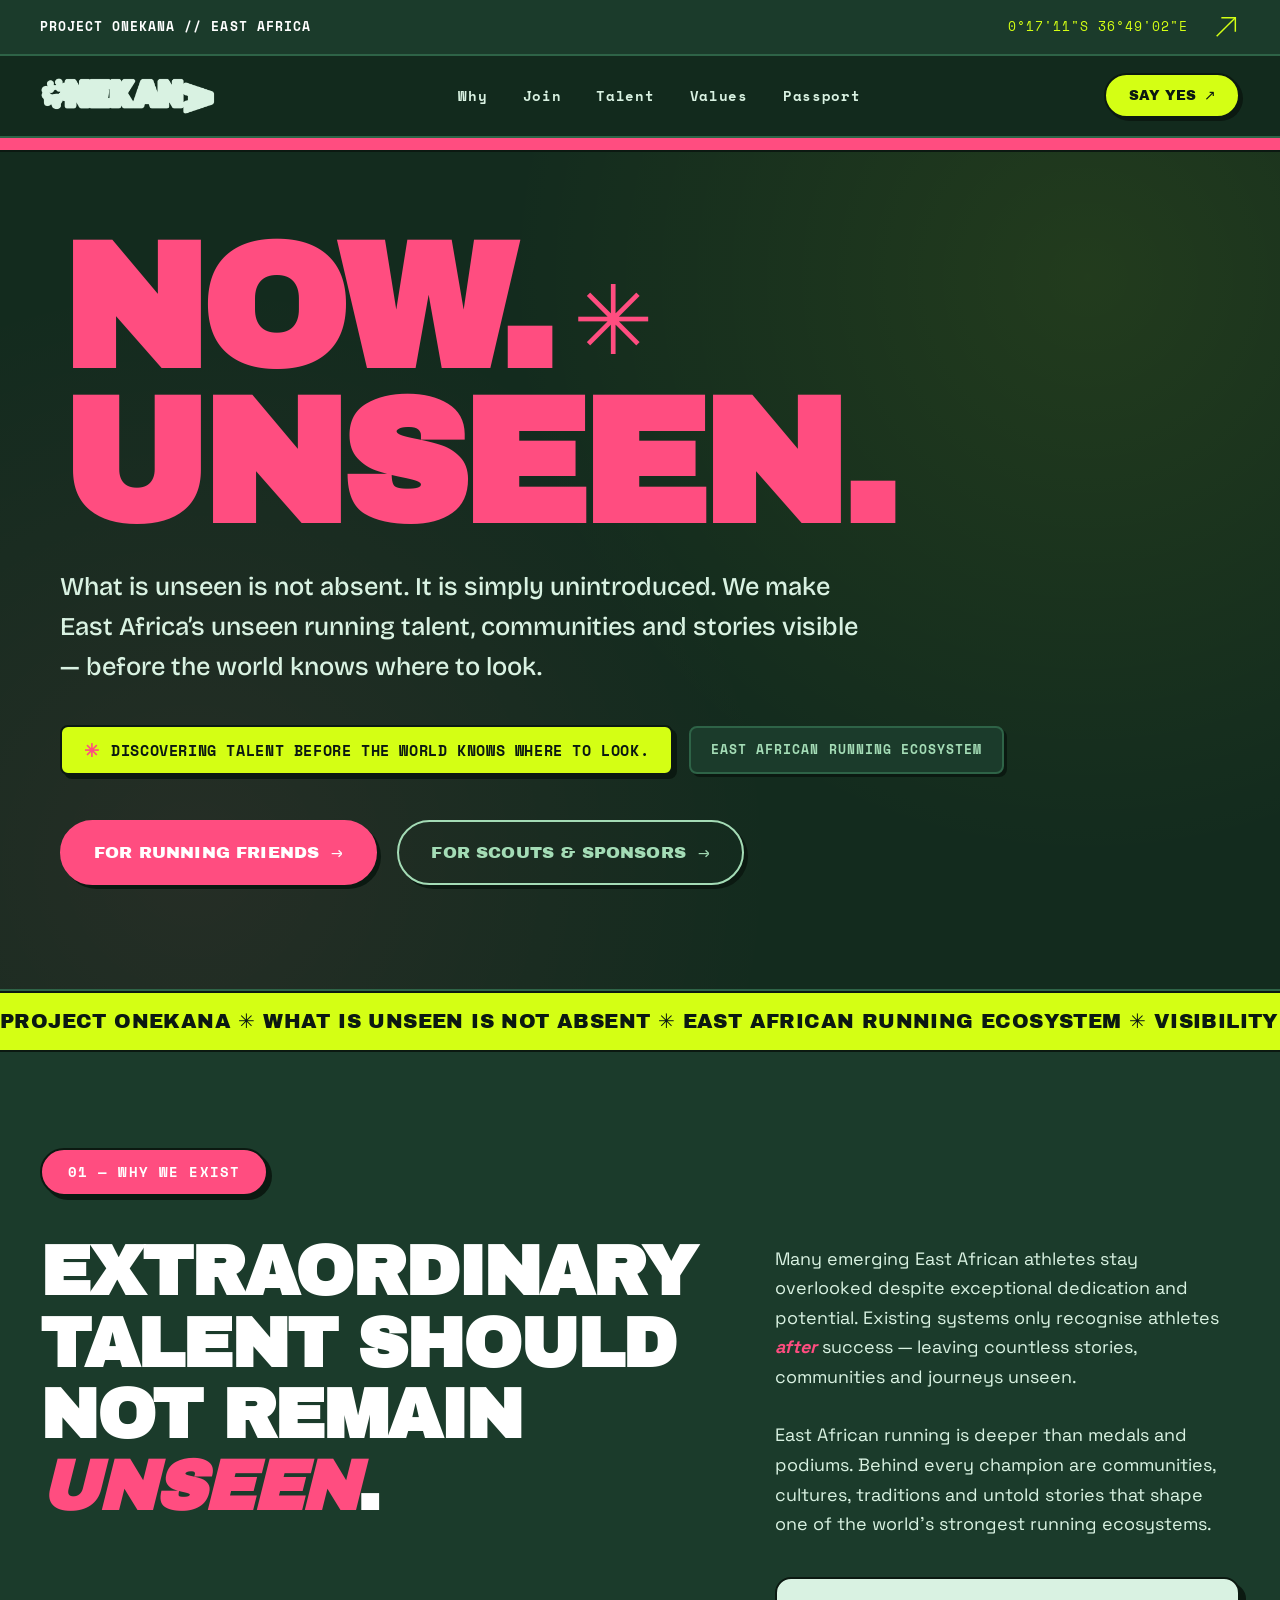
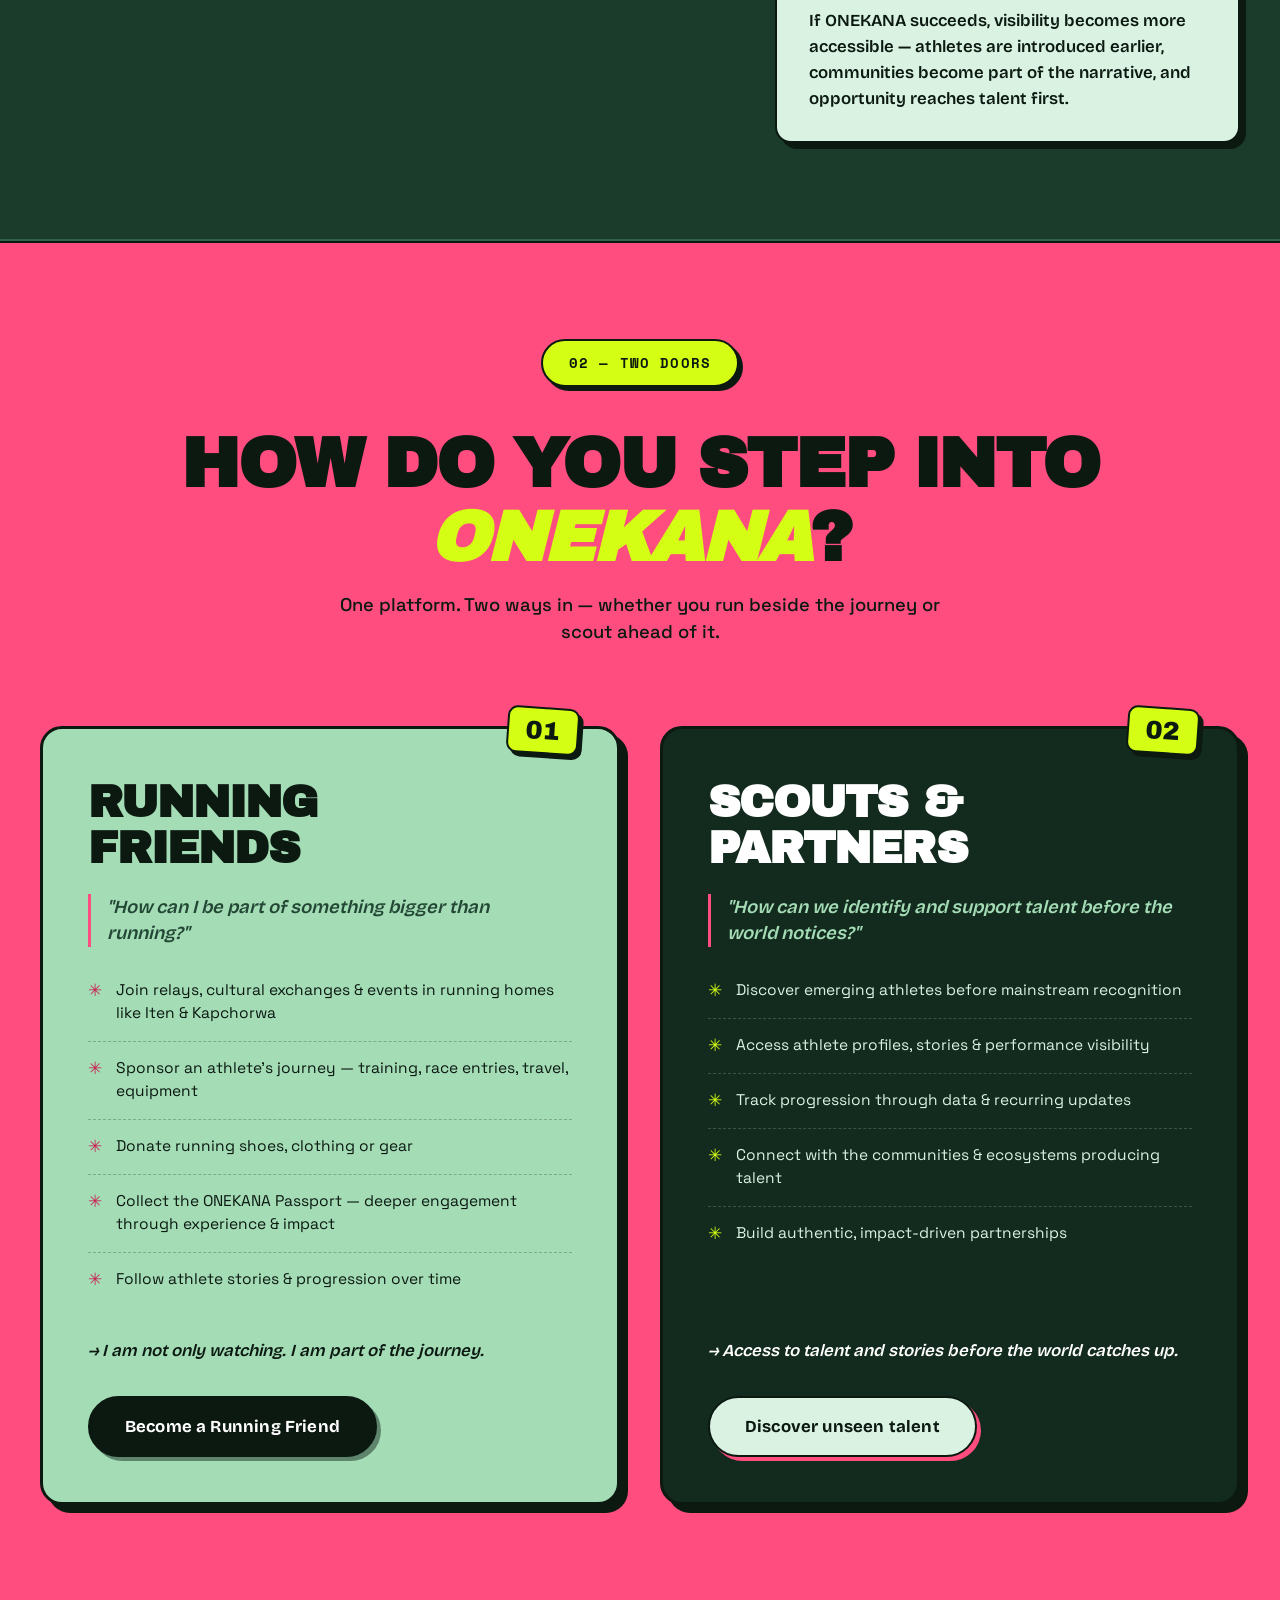
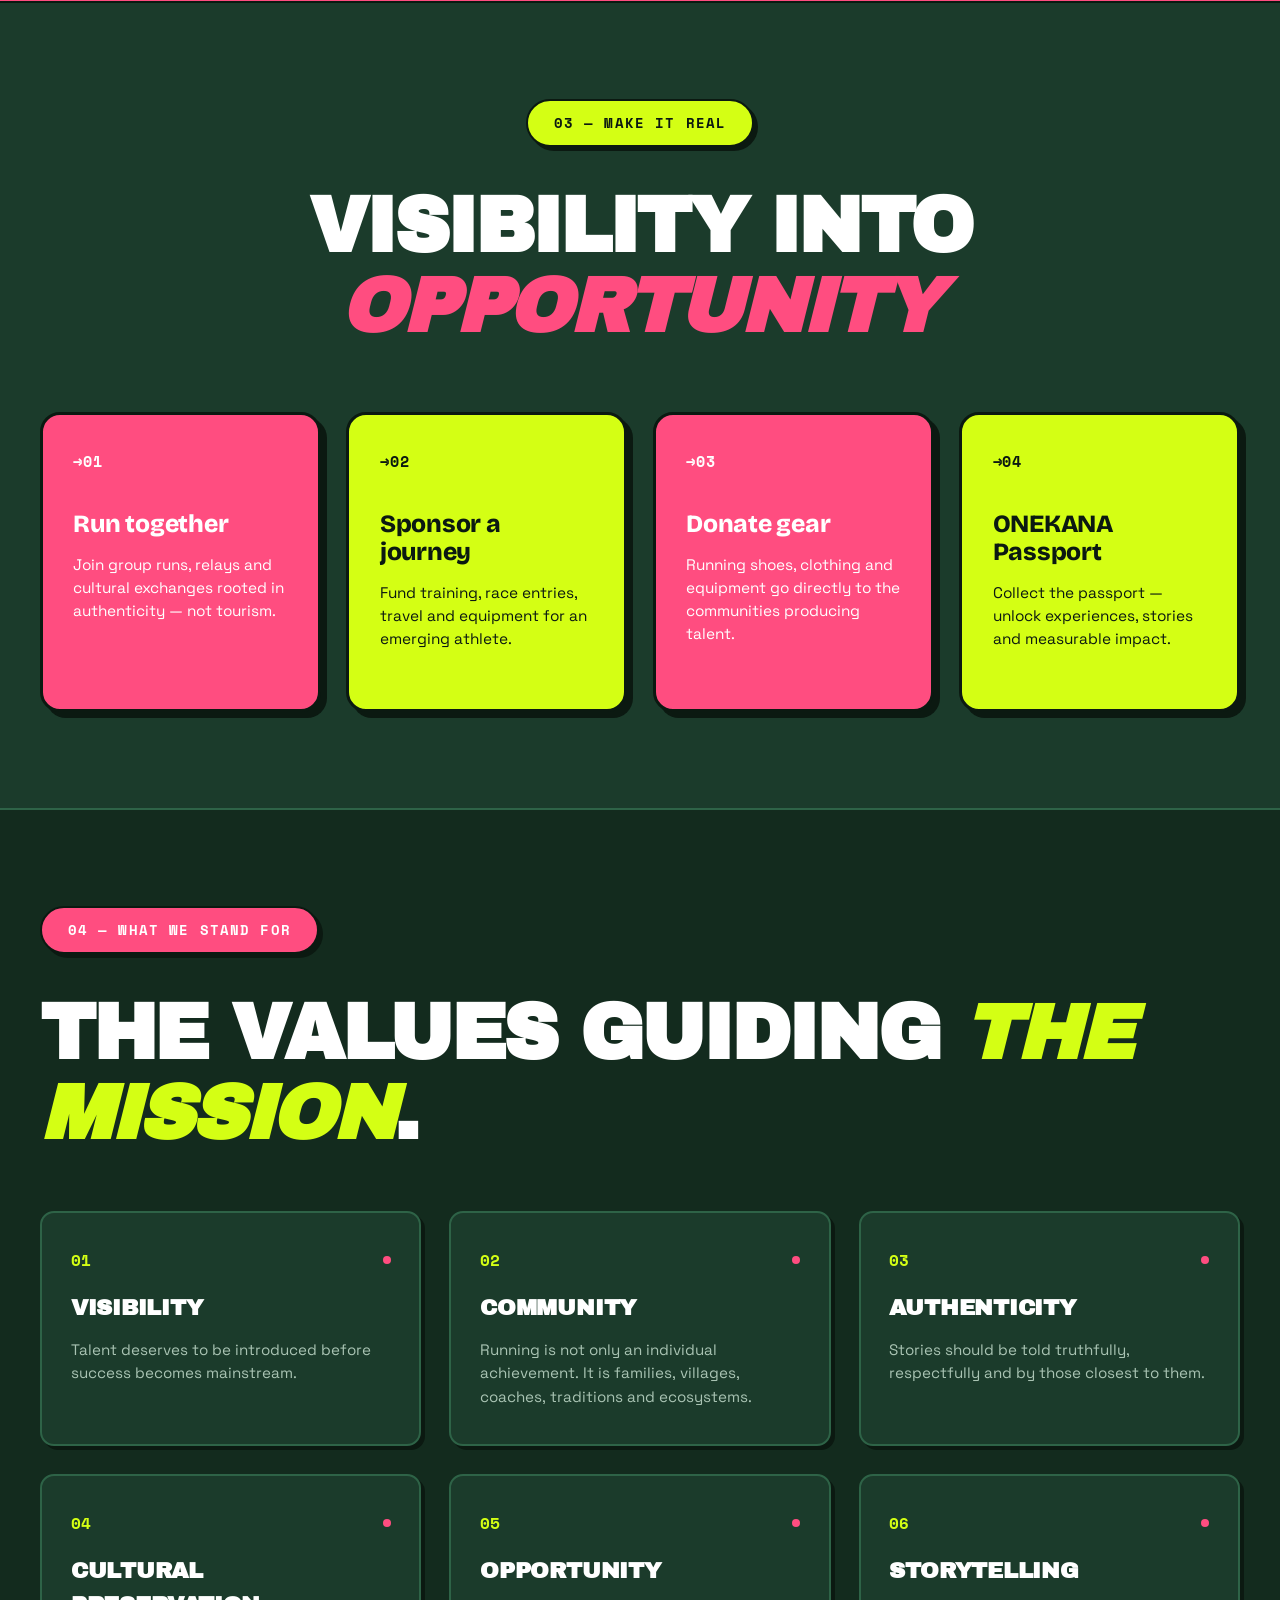
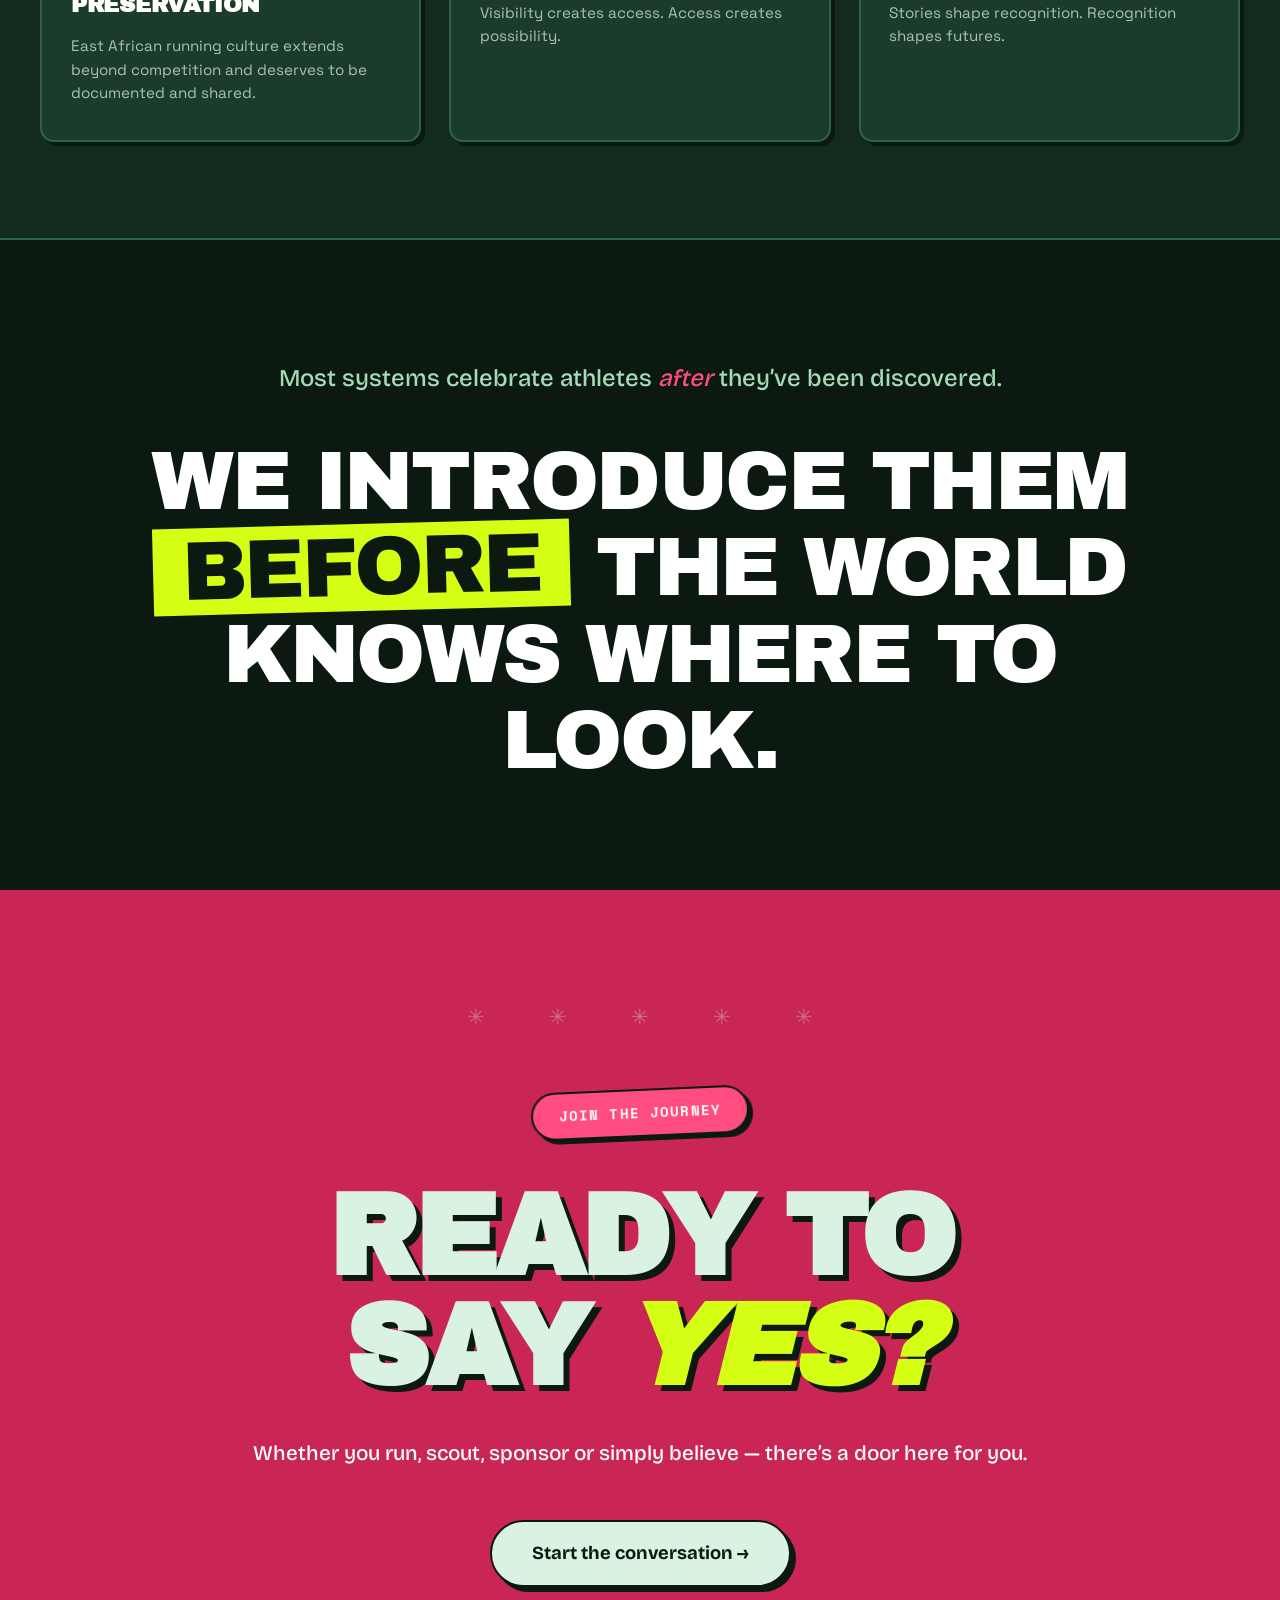
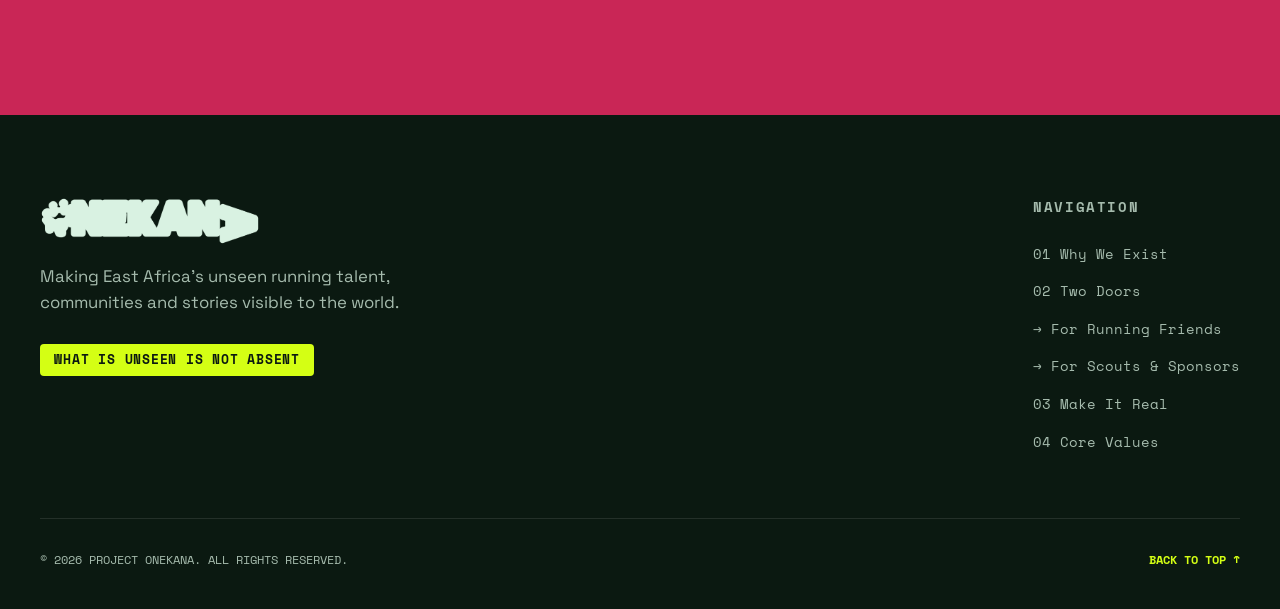
==== index.html @ 1060b90e "1.3" ====
<!DOCTYPE html>
<html lang="en">
<head>
    <meta charset="UTF-8">
    <meta name="viewport" content="width=device-width, initial-scale=1.0">
    <title>PROJECT ONEKANA — Unseen Running Talent in East Africa</title>
    <link rel="preconnect" href="https://fonts.googleapis.com">
    <link rel="preconnect" href="https://fonts.gstatic.com" crossorigin>
    <link href="https://fonts.googleapis.com/css2?family=Archivo+Black&family=Bricolage+Grotesque:opsz,wght@12..96,400..800&family=Space+Grotesk:wght@400;500;600;700&family=Space+Mono:ital,wght@0,400;0,700;1,400&display=swap" rel="stylesheet">
    <link rel="icon" type="image/png" href="images/onekana-logo.png">
    <link rel="stylesheet" href="css/styles.css">
</head>
<body class="poster-canvas">

    <!-- ============ TOP SPECIMEN STRIP ============ -->
    <div class="top-spec-bar">
        <div class="spec-left">
            <span class="spec-brand">PROJECT ONEKANA // EAST AFRICA</span>
        </div>
        <div class="spec-right">
            <span class="spec-coords">0°17'11"S 36°49'02"E</span>
            <a href="#paths" class="spec-arrow-link" aria-label="Explore paths">
                <svg class="spec-arrow" viewBox="0 0 48 48" fill="none" stroke="currentColor" stroke-width="2.5">
                    <line x1="8" y1="40" x2="40" y2="8"></line>
                    <polyline points="16,8 40,8 40,32"></polyline>
                </svg>
            </a>
        </div>
    </div>

    <!-- ============ NAV ============ -->
    <nav class="nav">
        <a href="#top" class="nav-logo" aria-label="ONEKANA Home">
            <span class="nav-logo-img logo-tint" role="img" aria-label="ONEKANA"></span>
        </a>
        <ul class="nav-links">
            <li><a href="#why">Why</a></li>
            <li><a href="#paths">Join</a></li>
            <li><a href="#actions">Talent</a></li>
            <li><a href="#values">Values</a></li>
            <li><a href="passport.html">Passport</a></li>
        </ul>
        <a href="#cta" class="nav-cta">SAY YES <span class="arrow-mini">↗</span></a>
    </nav>
    <div class="nav-strip" aria-hidden="true"></div>

    <!-- ============ HERO POSTER ============ -->
    <header class="hero" id="top">
        <div class="hero-container">

            <!-- Title Lockup (Now Breaks style) -->
            <div class="hero-title-wrap">
                <div class="hero-title-row">
                    <h1 class="hero-title-main">NOW.</h1>
                    <span class="hero-title-deco">✳</span>
                </div>
                <h1 class="hero-title-sub">UNSEEN.</h1>
            </div>

            <!-- Subtitle - clean and easy for the eye -->
            <p class="hero-clean-sub">
                What is unseen is not absent. It is simply unintroduced. We make East Africa’s unseen running talent, communities and stories visible — before the world knows where to look.
            </p>

            <!-- Yellow Discovery Block & Ecosystem Badge -->
            <div class="hero-discovery-bar">
                <div class="block-yellow-discovery">
                    <span class="discovery-star">✳</span>
                    <span class="discovery-text">DISCOVERING TALENT BEFORE THE WORLD KNOWS WHERE TO LOOK.</span>
                </div>
                <div class="badge-ecosystem">
                    EAST AFRICAN RUNNING ECOSYSTEM
                </div>
            </div>

            <!-- Simple, clean call to action buttons -->
            <div class="hero-clean-ctas">
                <a href="running-friends.html" class="btn btn-pink-hero">
                    <span>FOR RUNNING FRIENDS</span>
                    <span class="cta-arrow">→</span>
                </a>
                <a href="scouts-partners.html" class="btn btn-mint-hero">
                    <span>FOR SCOUTS &amp; SPONSORS</span>
                    <span class="cta-arrow">→</span>
                </a>
            </div>

        </div>
    </header>

    <!-- ============ MARQUEE STRIP ============ -->
    <div class="marquee" aria-hidden="true">
        <div class="marquee-track">
            <span>PROJECT ONEKANA ✳ WHAT IS UNSEEN IS NOT ABSENT ✳ EAST AFRICAN RUNNING ECOSYSTEM ✳ VISIBILITY CREATES ACCESS ✳ STORIES SHAPE FUTURES ✳ </span>
            <span>PROJECT ONEKANA ✳ WHAT IS UNSEEN IS NOT ABSENT ✳ EAST AFRICAN RUNNING ECOSYSTEM ✳ VISIBILITY CREATES ACCESS ✳ STORIES SHAPE FUTURES ✳ </span>
        </div>
    </div>

    <!-- ============ 01: WHY WE EXIST ============ -->
    <section class="why-section" id="why">
        <div class="section-container">
            <div class="sec-label-row">
                <span class="sec-pill pill-pink">01 — WHY WE EXIST</span>
            </div>

            <div class="why-layout">
                <div class="why-header-col">
                    <h2 class="why-huge-title">
                        EXTRAORDINARY TALENT SHOULD NOT REMAIN <em class="text-pink-italic">UNSEEN</em>.
                    </h2>
                </div>

                <div class="why-content-col">
                    <p class="why-para">
                        Many emerging East African athletes stay overlooked despite exceptional dedication and potential. Existing systems only recognise athletes <strong>after</strong> success — leaving countless stories, communities and journeys unseen.
                    </p>
                    <p class="why-para">
                        East African running is deeper than medals and podiums. Behind every champion are communities, cultures, traditions and untold stories that shape one of the world’s strongest running ecosystems.
                    </p>

                    <div class="why-callout">
                        <p>
                            If ONEKANA succeeds, visibility becomes more accessible — athletes are introduced earlier, communities become part of the narrative, and opportunity reaches talent first.
                        </p>
                    </div>
                </div>
            </div>
        </div>
    </section>

    <!-- ============ 02: TWO-WAY ECOSYSTEM (TWO DOORS) ============ -->
    <section class="paths-section" id="paths">
        <div class="section-container">
            <div class="sec-label-row center">
                <span class="sec-pill pill-lime">02 — TWO DOORS</span>
            </div>

            <h2 class="paths-heading">
                HOW DO YOU STEP INTO <em class="text-lime-italic">ONEKANA</em>?
            </h2>
            <p class="paths-subheading">One platform. Two ways in — whether you run beside the journey or scout ahead of it.</p>

            <div class="doors-grid">

                <!-- Door 1: Running Friends -->
                <article class="door-card door-left" id="running-friends">
                    <span class="door-badge badge-lime-solid">01</span>
                    <h3 class="door-title">RUNNING<br>FRIENDS</h3>
                    <p class="door-question">"How can I be part of something bigger than running?"</p>

                    <ul class="door-checklist">
                        <li class="check-item">
                            <span class="check-icon">✳</span>
                            <span>Join relays, cultural exchanges &amp; events in running homes like Iten &amp; Kapchorwa</span>
                        </li>
                        <li class="check-item">
                            <span class="check-icon">✳</span>
                            <span>Sponsor an athlete’s journey — training, race entries, travel, equipment</span>
                        </li>
                        <li class="check-item">
                            <span class="check-icon">✳</span>
                            <span>Donate running shoes, clothing or gear</span>
                        </li>
                        <li class="check-item">
                            <span class="check-icon">✳</span>
                            <span>Collect the ONEKANA Passport — deeper engagement through experience &amp; impact</span>
                        </li>
                        <li class="check-item">
                            <span class="check-icon">✳</span>
                            <span>Follow athlete stories &amp; progression over time</span>
                        </li>
                    </ul>

                    <p class="door-feeling">→ I am not only watching. I am part of the journey.</p>

                    <a href="running-friends.html" class="door-action-btn btn-pill-dark">Become a Running Friend</a>
                </article>

                <!-- Door 2: Scouts, Management, Sponsors -->
                <article class="door-card door-right" id="scouts-partners">
                    <span class="door-badge badge-lime-solid">02</span>
                    <h3 class="door-title">SCOUTS &amp;<br>PARTNERS</h3>
                    <p class="door-question">"How can we identify and support talent before the world notices?"</p>

                    <ul class="door-checklist">
                        <li class="check-item">
                            <span class="check-icon">✳</span>
                            <span>Discover emerging athletes before mainstream recognition</span>
                        </li>
                        <li class="check-item">
                            <span class="check-icon">✳</span>
                            <span>Access athlete profiles, stories &amp; performance visibility</span>
                        </li>
                        <li class="check-item">
                            <span class="check-icon">✳</span>
                            <span>Track progression through data &amp; recurring updates</span>
                        </li>
                        <li class="check-item">
                            <span class="check-icon">✳</span>
                            <span>Connect with the communities &amp; ecosystems producing talent</span>
                        </li>
                        <li class="check-item">
                            <span class="check-icon">✳</span>
                            <span>Build authentic, impact-driven partnerships</span>
                        </li>
                    </ul>

                    <p class="door-feeling">→ Access to talent and stories before the world catches up.</p>

                    <a href="scouts-partners.html" class="door-action-btn btn-pill-dark">Discover unseen talent</a>
                </article>

            </div>
        </div>
    </section>

    <!-- ============ 03: MAKE IT REAL (ACTIONS) ============ -->
    <section class="actions-section" id="actions">
        <div class="section-container">
            <div class="sec-label-row center">
                <span class="sec-pill pill-lime">03 — MAKE IT REAL</span>
            </div>

            <h2 class="actions-heading">
                VISIBILITY INTO <em class="text-pink-italic">OPPORTUNITY</em>
            </h2>

            <div class="actions-poster-grid">

                <div class="action-tile tile-pink">
                    <span class="action-idx">→01</span>
                    <h3 class="action-tile-title">Run together</h3>
                    <p class="action-tile-text">Join group runs, relays and cultural exchanges rooted in authenticity — not tourism.</p>
                </div>

                <div class="action-tile tile-lime">
                    <span class="action-idx">→02</span>
                    <h3 class="action-tile-title">Sponsor a journey</h3>
                    <p class="action-tile-text">Fund training, race entries, travel and equipment for an emerging athlete.</p>
                </div>

                <div class="action-tile tile-pink">
                    <span class="action-idx">→03</span>
                    <h3 class="action-tile-title">Donate gear</h3>
                    <p class="action-tile-text">Running shoes, clothing and equipment go directly to the communities producing talent.</p>
                </div>

                <a href="passport.html" class="action-tile tile-lime">
                    <span class="action-idx">→04</span>
                    <h3 class="action-tile-title">ONEKANA Passport</h3>
                    <p class="action-tile-text">Collect the passport — unlock experiences, stories and measurable impact.</p>
                </a>

            </div>
        </div>
    </section>

    <!-- ============ 04: VALUES ============ -->
    <section class="values-section" id="values">
        <div class="section-container">
            <div class="sec-label-row">
                <span class="sec-pill pill-pink">04 — WHAT WE STAND FOR</span>
            </div>

            <h2 class="values-heading">
                THE VALUES GUIDING <em class="text-lime-italic">THE MISSION</em>.
            </h2>

            <div class="values-grid">

                <div class="val-card">
                    <div class="val-header">
                        <span class="val-num">01</span>
                        <span class="val-dot"></span>
                    </div>
                    <h3 class="val-title">VISIBILITY</h3>
                    <p class="val-text">Talent deserves to be introduced before success becomes mainstream.</p>
                </div>

                <div class="val-card">
                    <div class="val-header">
                        <span class="val-num">02</span>
                        <span class="val-dot"></span>
                    </div>
                    <h3 class="val-title">COMMUNITY</h3>
                    <p class="val-text">Running is not only an individual achievement. It is families, villages, coaches, traditions and ecosystems.</p>
                </div>

                <div class="val-card">
                    <div class="val-header">
                        <span class="val-num">03</span>
                        <span class="val-dot"></span>
                    </div>
                    <h3 class="val-title">AUTHENTICITY</h3>
                    <p class="val-text">Stories should be told truthfully, respectfully and by those closest to them.</p>
                </div>

                <div class="val-card">
                    <div class="val-header">
                        <span class="val-num">04</span>
                        <span class="val-dot"></span>
                    </div>
                    <h3 class="val-title">CULTURAL PRESERVATION</h3>
                    <p class="val-text">East African running culture extends beyond competition and deserves to be documented and shared.</p>
                </div>

                <div class="val-card">
                    <div class="val-header">
                        <span class="val-num">05</span>
                        <span class="val-dot"></span>
                    </div>
                    <h3 class="val-title">OPPORTUNITY</h3>
                    <p class="val-text">Visibility creates access. Access creates possibility.</p>
                </div>

                <div class="val-card">
                    <div class="val-header">
                        <span class="val-num">06</span>
                        <span class="val-dot"></span>
                    </div>
                    <h3 class="val-title">STORYTELLING</h3>
                    <p class="val-text">Stories shape recognition. Recognition shapes futures.</p>
                </div>

            </div>
        </div>
    </section>

    <!-- ============ MANIFESTO STATEMENT ============ -->
    <section class="manifesto-section">
        <div class="manifesto-wrap">
            <p class="manifesto-lead">Most systems celebrate athletes <em>after</em> they’ve been discovered.</p>
            <blockquote class="manifesto-quote">
                WE INTRODUCE THEM <span class="manifesto-highlight">BEFORE</span> THE WORLD KNOWS WHERE TO LOOK.
            </blockquote>
        </div>
    </section>

    <!-- ============ CTA BAND ============ -->
    <section class="cta-section" id="cta">
        <div class="cta-band">
            <div class="cta-stars" aria-hidden="true">
                <span>✳</span><span>✳</span><span>✳</span><span>✳</span><span>✳</span>
            </div>

            <span class="sec-pill pill-pink cta-pill">JOIN THE JOURNEY</span>

            <h2 class="cta-band-title">
                READY TO<br>
                SAY <em>YES?</em>
            </h2>

            <p class="cta-band-sub">
                Whether you run, scout, sponsor or simply believe — there’s a door here for you.
            </p>

            <a href="mailto:contact@onekana.run?subject=Project%20ONEKANA%20Inquiry" class="cta-band-btn">
                Start the conversation →
            </a>
        </div>
    </section>

    <!-- ============ FOOTER ============ -->
    <footer class="footer">
        <div class="footer-container">
            <div class="footer-main-row">
                <div class="footer-brand-col">
                    <div class="footer-big-logo">
                        <span class="footer-logo-img logo-tint" role="img" aria-label="ONEKANA"></span>
                    </div>
                    <p class="footer-tagline">Making East Africa's unseen running talent, communities and stories visible to the world.</p>
                    <span class="footer-badge badge-lime">WHAT IS UNSEEN IS NOT ABSENT</span>
                </div>

                <div class="footer-nav-col">
                    <span class="footer-col-title">NAVIGATION</span>
                    <ul>
                        <li><a href="#why">01 Why We Exist</a></li>
                        <li><a href="#paths">02 Two Doors</a></li>
                        <li><a href="running-friends.html">→ For Running Friends</a></li>
                        <li><a href="scouts-partners.html">→ For Scouts &amp; Sponsors</a></li>
                        <li><a href="#actions">03 Make It Real</a></li>
                        <li><a href="#values">04 Core Values</a></li>
                    </ul>
                </div>
            </div>

            <div class="footer-bottom-bar">
                <span class="copy-text">© 2026 PROJECT ONEKANA. ALL RIGHTS RESERVED.</span>
                <a href="#top" class="back-to-top">BACK TO TOP ↑</a>
            </div>
        </div>
    </footer>

    <script src="js/main.js"></script>
</body>
</html>
---- css/styles.css ----
/* ===================================================================
   PROJECT ONEKANA — 'NOW. BREAKS' DESIGN SYSTEM
   Color Palette: Deep Forest Pine, Hot Punch Pink, Mint, Acid Lime
   Layout: bold poster sections (see reference screenshots)
   =================================================================== */

:root {
    /* Palette from the NOW. BREAKS specimen */
    --pine-deep: #132B1E;       /* Canvas dark forest green */
    --pine-surface: #1B3B2B;    /* Surface container dark green */
    --pine-card: #224734;       /* Card mid green */
    --pine-border: #2E6347;     /* Structured grid line border */
    --pine-darkest: #0B1911;    /* Deep contrast base */

    --pink-hot: #FF4D80;        /* Signature 'NOW. BREAKS' punch pink */
    --pink-soft: #FFA3BE;       /* Soft pink tint */
    --pink-dark: #C92656;       /* Deep pink for active states */

    --mint-bright: #A4DCB6;     /* Pastel pistachio / mint */
    --mint-pale: #D9F2E2;       /* Ultra-soft mint highlight */
    --mint-border: #7ABF92;     /* Mint border outline */

    --lime-acid: #D4FF14;       /* Electric neon acid lime */
    --lime-dark: #98BD00;       /* Lime shadow */

    --white: #FFFFFF;
    --text-muted: rgba(217, 242, 226, 0.75);

    /* Fonts */
    --font-display: 'Archivo Black', -apple-system, BlinkMacSystemFont, sans-serif;
    --font-heading: 'Bricolage Grotesque', sans-serif;
    --font-body: 'Space Grotesk', sans-serif;
    --font-mono: 'Space Mono', monospace;

    /* Borders & Shadows */
    --border-dark: 2px solid var(--pine-border);
    --border-mint: 2px solid var(--mint-bright);
    --border-pink: 2px solid var(--pink-hot);
    --border-lime: 2px solid var(--lime-acid);
    --shadow-solid: 6px 6px 0px var(--pine-darkest);
    --shadow-pink: 6px 6px 0px var(--pink-hot);
    --shadow-lime: 5px 5px 0px var(--lime-acid);
}

/* Base reset */
* {
    margin: 0;
    padding: 0;
    box-sizing: border-box;
}

html {
    scroll-behavior: smooth;
    background-color: var(--pine-deep);
}

body.poster-canvas {
    font-family: var(--font-body);
    background-color: var(--pine-deep);
    color: var(--mint-pale);
    line-height: 1.5;
    overflow-x: hidden;
    -webkit-font-smoothing: antialiased;
}

::selection {
    background-color: var(--pink-hot);
    color: var(--white);
}

/* ===================================================================
   TOP SPEC BAR (NOW. BREAKS META HEADER)
   =================================================================== */

.top-spec-bar {
    display: flex;
    justify-content: space-between;
    align-items: center;
    padding: 0.8rem 2.5rem;
    background-color: var(--pine-surface);
    border-bottom: 2px solid var(--pine-border);
    font-family: var(--font-mono);
    font-size: 0.8rem;
    letter-spacing: 0.08em;
    color: var(--mint-bright);
}

.spec-left {
    display: flex;
    gap: 1.5rem;
    align-items: center;
}

.spec-brand {
    font-weight: 700;
    color: var(--white);
}

.spec-right {
    display: flex;
    align-items: center;
    gap: 1.5rem;
}

.spec-coords {
    color: var(--lime-acid);
}

.spec-arrow-link {
    display: flex;
    align-items: center;
    justify-content: center;
    color: var(--lime-acid);
    transition: transform 0.2s ease, color 0.2s ease;
}

.spec-arrow {
    width: 28px;
    height: 28px;
}

.spec-arrow-link:hover {
    transform: translate(3px, -3px);
    color: var(--pink-hot);
}

/* ===================================================================
   NAVIGATION
   =================================================================== */

.nav {
    position: sticky;
    top: 0;
    z-index: 999;
    display: flex;
    align-items: center;
    justify-content: space-between;
    padding: 1.1rem 2.5rem;
    background-color: rgba(19, 43, 30, 0.94);
    backdrop-filter: blur(12px);
    border-bottom: 2px solid var(--pine-border);
}

/* Slim poster strip directly under the nav (like the reference bar) */
.nav-strip {
    height: 14px;
    background-color: var(--pink-hot);
    border-bottom: 2px solid var(--pine-darkest);
}

.nav-logo {
    text-decoration: none;
    display: flex;
    align-items: center;
    transition: transform 0.15s ease;
}

.nav-logo:hover {
    transform: scale(1.03);
}

/* Logo rendered via mask so it tints to the theme on dark surfaces */
.logo-tint {
    display: block;
    background-color: var(--mint-pale);
    -webkit-mask-image: url('../images/onekana-logo.png');
    mask-image: url('../images/onekana-logo.png');
    -webkit-mask-size: contain;
    mask-size: contain;
    -webkit-mask-repeat: no-repeat;
    mask-repeat: no-repeat;
    -webkit-mask-position: left center;
    mask-position: left center;
    transition: background-color 0.15s ease;
}

.nav-logo-img {
    height: 38px;
    max-width: 200px;
    aspect-ratio: 1240 / 270;
}

.nav-logo:hover .logo-tint {
    background-color: var(--pink-hot);
}

.nav-links {
    display: flex;
    list-style: none;
    gap: 2.2rem;
}

.nav-links a {
    text-decoration: none;
    font-family: var(--font-mono);
    font-size: 0.85rem;
    font-weight: 700;
    color: var(--mint-pale);
    letter-spacing: 0.05em;
    transition: color 0.15s ease;
}

.nav-links a:hover {
    color: var(--pink-hot);
}

/* Acid-lime pill CTA (the 'Say yes' button) */
.nav-cta {
    display: inline-flex;
    align-items: center;
    gap: 0.5rem;
    text-decoration: none;
    font-family: var(--font-display);
    font-size: 0.85rem;
    background-color: var(--lime-acid);
    color: var(--pine-darkest);
    padding: 0.65rem 1.4rem;
    border-radius: 999px;
    border: 2px solid var(--pine-darkest);
    box-shadow: 3px 3px 0 var(--pine-darkest);
    transition: transform 0.15s ease, box-shadow 0.15s ease, background-color 0.15s ease;
}

.nav-cta:hover {
    transform: translate(-2px, -2px);
    box-shadow: 5px 5px 0 var(--pink-hot);
    background-color: var(--pink-hot);
    color: var(--white);
}

/* ===================================================================
   HERO POSTER LOCKUP (STREAMLINED & EASY ON THE EYE)
   =================================================================== */

.hero {
    padding: 5rem 2.5rem 6.5rem;
    position: relative;
    border-bottom: 2px solid var(--pine-border);
    background: radial-gradient(circle at 85% 15%, rgba(212, 255, 20, 0.08) 0%, transparent 45%),
                radial-gradient(circle at 15% 85%, rgba(255, 77, 128, 0.08) 0%, transparent 45%),
                var(--pine-deep);
}

.hero-container {
    max-width: 1160px;
    margin: 0 auto;
}

.hero-title-wrap {
    margin-bottom: 0.5rem;
}

.hero-title-row {
    display: flex;
    align-items: baseline;
    gap: 1.5rem;
}

.hero-title-main {
    font-family: var(--font-display);
    font-size: clamp(4.5rem, 15vw, 11rem);
    line-height: 0.88;
    color: var(--pink-hot);
    letter-spacing: -0.04em;
    text-transform: uppercase;
}

.hero-title-deco {
    font-size: clamp(2.5rem, 8vw, 6rem);
    color: var(--pink-hot);
    line-height: 1;
    transform: translateY(-15%);
}

.hero-title-sub {
    font-family: var(--font-display);
    font-size: clamp(4.5rem, 15vw, 11rem);
    line-height: 0.88;
    color: var(--pink-hot);
    letter-spacing: -0.04em;
    text-transform: uppercase;
}

/* Subtitle - clean, comfortable line-length, easy on the eye */
.hero-clean-sub {
    font-family: var(--font-heading);
    font-size: clamp(1.2rem, 2.2vw, 1.6rem);
    font-weight: 500;
    color: var(--mint-pale);
    max-width: 820px;
    line-height: 1.55;
    margin: 1.6rem 0 2.4rem;
}

/* Yellow discovery block and ecosystem badge */
.hero-discovery-bar {
    display: flex;
    flex-wrap: wrap;
    align-items: center;
    gap: 1rem;
    margin-bottom: 2.8rem;
}

.block-yellow-discovery {
    display: inline-flex;
    align-items: center;
    gap: 0.75rem;
    background-color: var(--lime-acid);
    color: var(--pine-darkest);
    font-family: var(--font-mono);
    font-size: clamp(0.85rem, 1.3vw, 0.95rem);
    font-weight: 700;
    padding: 0.75rem 1.35rem;
    border-radius: 8px;
    border: 2px solid var(--pine-darkest);
    box-shadow: 4px 4px 0 var(--pine-darkest);
    letter-spacing: 0.04em;
    text-transform: uppercase;
    transition: transform 0.15s ease;
}

.block-yellow-discovery:hover {
    transform: translateY(-2px);
}

.discovery-star {
    font-size: 1.15rem;
    line-height: 1;
    color: var(--pink-hot);
}

.badge-ecosystem {
    display: inline-flex;
    align-items: center;
    background-color: var(--pine-surface);
    color: var(--mint-bright);
    border: 2px solid var(--pine-border);
    font-family: var(--font-mono);
    font-size: 0.82rem;
    font-weight: 700;
    padding: 0.75rem 1.25rem;
    border-radius: 8px;
    letter-spacing: 0.08em;
    text-transform: uppercase;
    box-shadow: 3px 3px 0 var(--pine-darkest);
}

/* Hero CTA action buttons */
.hero-clean-ctas {
    display: flex;
    gap: 1.25rem;
    flex-wrap: wrap;
    align-items: center;
}

.btn-pink-hero {
    display: inline-flex;
    align-items: center;
    gap: 0.75rem;
    background-color: var(--pink-hot);
    color: var(--white);
    font-family: var(--font-display);
    font-size: 1.05rem;
    padding: 1.1rem 2rem;
    border-radius: 999px;
    text-decoration: none;
    border: 2px solid var(--pink-hot);
    box-shadow: 4px 4px 0 var(--pine-darkest);
    letter-spacing: 0.01em;
    transition: transform 0.18s ease, box-shadow 0.18s ease;
}

.btn-pink-hero:hover {
    transform: translate(-3px, -3px);
    box-shadow: 6px 6px 0 var(--lime-acid);
}

.btn-mint-hero {
    display: inline-flex;
    align-items: center;
    gap: 0.75rem;
    background-color: transparent;
    color: var(--mint-bright);
    font-family: var(--font-display);
    font-size: 1.05rem;
    padding: 1.1rem 2rem;
    border-radius: 999px;
    text-decoration: none;
    border: 2px solid var(--mint-bright);
    box-shadow: 4px 4px 0 var(--pine-darkest);
    letter-spacing: 0.01em;
    transition: transform 0.18s ease, box-shadow 0.18s ease, background-color 0.18s ease, color 0.18s ease;
}

.btn-mint-hero:hover {
    transform: translate(-3px, -3px);
    background-color: var(--mint-bright);
    color: var(--pine-darkest);
    box-shadow: 6px 6px 0 var(--pink-hot);
}

.cta-arrow {
    font-family: var(--font-mono);
    font-size: 1.2rem;
    line-height: 1;
    transition: transform 0.15s ease;
}

.btn-pink-hero:hover .cta-arrow,
.btn-mint-hero:hover .cta-arrow {
    transform: translateX(3px);
}

/* ===================================================================
   MARQUEE
   =================================================================== */

.marquee {
    background-color: var(--lime-acid);
    color: var(--pine-darkest);
    overflow: hidden;
    padding: 0.85rem 0;
    border-top: 2px solid var(--pine-darkest);
    border-bottom: 2px solid var(--pine-darkest);
    white-space: nowrap;
}

.marquee-track {
    display: flex;
    animation: marquee 24s linear infinite;
    font-family: var(--font-display);
    font-size: 1.25rem;
    letter-spacing: 0.02em;
}

.marquee-track span {
    padding-right: 2rem;
}

@keyframes marquee {
    from { transform: translateX(0); }
    to { transform: translateX(-50%); }
}

/* ===================================================================
   SECTION UTILITIES — poster pills & italic accents
   =================================================================== */

.section-container {
    max-width: 1280px;
    margin: 0 auto;
    padding: 6rem 2.5rem;
}

.sec-label-row {
    display: flex;
    align-items: center;
    gap: 1.2rem;
    margin-bottom: 2.5rem;
}

.sec-label-row.center {
    justify-content: center;
}

/* Chunky pill labels (01 — WHY WE EXIST etc.) */
.sec-pill {
    display: inline-block;
    font-family: var(--font-mono);
    font-size: 0.9rem;
    font-weight: 700;
    padding: 0.7rem 1.6rem;
    border-radius: 999px;
    border: 2px solid var(--pine-darkest);
    box-shadow: 4px 4px 0 var(--pine-darkest);
    letter-spacing: 0.08em;
    text-transform: uppercase;
}

.pill-pink {
    background-color: var(--pink-hot);
    color: var(--white);
}

.pill-lime {
    background-color: var(--lime-acid);
    color: var(--pine-darkest);
}

.pill-mint {
    background-color: var(--mint-bright);
    color: var(--pine-darkest);
}

/* Small badge variant kept for footer sticker */
.badge-lime {
    background-color: var(--lime-acid);
    color: var(--pine-darkest);
    font-family: var(--font-mono);
    font-size: 0.8rem;
    font-weight: 700;
    padding: 0.4rem 0.9rem;
    border-radius: 4px;
    letter-spacing: 0.06em;
}

.text-pink {
    color: var(--pink-hot);
}

.text-mint {
    color: var(--mint-bright);
}

.text-dark {
    color: var(--pine-darkest);
}

.text-pink-italic {
    color: var(--pink-hot);
    font-style: italic;
}

.text-lime-italic {
    color: var(--lime-acid);
    font-style: italic;
}

/* ===================================================================
   01: WHY WE EXIST — split heading + copy + callout
   =================================================================== */

.why-section {
    border-bottom: 2px solid var(--pine-border);
    background-color: var(--pine-surface);
}

.why-layout {
    display: grid;
    grid-template-columns: 1.1fr 1fr;
    gap: 5rem;
    align-items: start;
}

.why-huge-title {
    font-family: var(--font-display);
    font-size: clamp(2.6rem, 5.5vw, 4.6rem);
    line-height: 1.02;
    letter-spacing: -0.03em;
    color: var(--white);
    text-transform: uppercase;
    position: sticky;
    top: 7rem;
}

.why-content-col {
    display: flex;
    flex-direction: column;
    gap: 1.8rem;
    padding-top: 0.5rem;
}

.why-para {
    font-size: 1.12rem;
    color: var(--mint-pale);
    line-height: 1.65;
}

.why-para strong {
    color: var(--pink-hot);
    font-style: italic;
}

/* Bordered callout box (If ONEKANA succeeds...) */
.why-callout {
    background-color: var(--mint-pale);
    border: 2px solid var(--pine-darkest);
    border-radius: 16px;
    box-shadow: 6px 6px 0 var(--pine-darkest);
    padding: 1.8rem 2rem;
    margin-top: 0.6rem;
}

.why-callout p {
    font-family: var(--font-heading);
    font-size: 1.05rem;
    font-weight: 600;
    color: var(--pine-darkest);
    line-height: 1.55;
}

/* ===================================================================
   02: TWO DOORS — saturated pink band, sticker badges
   =================================================================== */

.paths-section {
    background-color: var(--pink-hot);
    border-top: 2px solid var(--pine-darkest);
    border-bottom: 2px solid var(--pine-darkest);
}

.paths-heading {
    font-family: var(--font-display);
    font-size: clamp(2.4rem, 5.5vw, 4.4rem);
    text-align: center;
    color: var(--pine-darkest);
    letter-spacing: -0.03em;
    line-height: 1.05;
    margin-bottom: 1rem;
    text-transform: uppercase;
}

.paths-subheading {
    text-align: center;
    max-width: 640px;
    margin: 0 auto 5rem;
    font-size: 1.15rem;
    font-weight: 500;
    color: var(--pine-darkest);
}

.doors-grid {
    display: grid;
    grid-template-columns: 1fr 1fr;
    gap: 2.5rem;
}

.door-card {
    border-radius: 22px;
    border: 3px solid var(--pine-darkest);
    padding: 3.2rem 2.8rem 2.8rem;
    position: relative;
    box-shadow: 8px 8px 0 var(--pine-darkest);
    display: flex;
    flex-direction: column;
    transition: transform 0.2s ease;
}

.door-card:hover {
    transform: translateY(-6px);
}

/* Door 1 — mint card, dark ink */
.door-left {
    background-color: var(--mint-bright);
    color: var(--pine-darkest);
}

/* Door 2 — dark green card, light ink */
.door-right {
    background-color: var(--pine-deep);
    color: var(--mint-pale);
}

/* Number badge sticking out of the top-right corner */
.door-badge {
    position: absolute;
    top: -22px;
    right: 2.4rem;
    font-family: var(--font-display);
    font-size: 1.6rem;
    padding: 0.55rem 1.05rem;
    border-radius: 10px;
    border: 2px solid var(--pine-darkest);
    box-shadow: 4px 4px 0 var(--pine-darkest);
    transform: rotate(4deg);
    line-height: 1;
}

.badge-lime-solid {
    background-color: var(--lime-acid);
    color: var(--pine-darkest);
}

.badge-pink-solid {
    background-color: var(--pink-hot);
    color: var(--white);
}

.door-title {
    font-family: var(--font-display);
    font-size: clamp(2rem, 3.5vw, 2.9rem);
    line-height: 1.02;
    letter-spacing: -0.02em;
    text-transform: uppercase;
    margin-bottom: 1.4rem;
}

.door-left .door-title {
    color: var(--pine-darkest);
}

.door-right .door-title {
    color: var(--white);
}

.door-question {
    font-family: var(--font-heading);
    font-size: 1.15rem;
    font-weight: 600;
    font-style: italic;
    line-height: 1.45;
    margin-bottom: 2rem;
    padding-left: 1rem;
    border-left: 3px solid currentColor;
}

.door-left .door-question {
    color: var(--pine-card);
    border-left-color: var(--pink-hot);
}

.door-right .door-question {
    color: var(--mint-bright);
    border-left-color: var(--pink-hot);
}

/* Checklist with divider rules */
.door-checklist {
    list-style: none;
    display: flex;
    flex-direction: column;
    margin-bottom: 2rem;
}

.check-item {
    display: flex;
    align-items: flex-start;
    gap: 0.9rem;
    font-size: 0.97rem;
    line-height: 1.5;
    padding: 0.95rem 0;
    border-bottom: 1px dashed;
}

.check-item:first-child {
    padding-top: 0;
}

.check-item:last-child {
    border-bottom: none;
}

.door-left .check-item {
    border-bottom-color: rgba(11, 25, 17, 0.25);
    color: var(--pine-darkest);
}

.door-right .check-item {
    border-bottom-color: rgba(217, 242, 226, 0.2);
    color: var(--mint-pale);
}

.check-icon {
    font-size: 1.05rem;
    line-height: 1.4;
    flex-shrink: 0;
}

.door-left .check-icon {
    color: var(--pink-dark);
}

.door-right .check-icon {
    color: var(--lime-acid);
}

.door-feeling {
    font-family: var(--font-heading);
    font-size: 1.05rem;
    font-weight: 600;
    font-style: italic;
    margin-bottom: 2rem;
    margin-top: auto;
}

.door-left .door-feeling {
    color: var(--pine-darkest);
}

.door-right .door-feeling {
    color: var(--white);
}

/* Dark pill CTA inside each door */
.door-action-btn {
    display: inline-flex;
    align-items: center;
    justify-content: center;
    text-align: center;
    text-decoration: none;
    font-family: var(--font-heading);
    font-size: 1.05rem;
    font-weight: 700;
    padding: 1rem 2.2rem;
    border-radius: 999px;
    border: 2px solid var(--pine-darkest);
    letter-spacing: 0.01em;
    transition: transform 0.15s ease, box-shadow 0.15s ease;
    cursor: pointer;
}

.btn-pill-dark {
    background-color: var(--pine-darkest);
    color: var(--white);
    box-shadow: 4px 4px 0 rgba(11, 25, 17, 0.45);
    width: fit-content;
}

.door-right .btn-pill-dark {
    background-color: var(--mint-pale);
    color: var(--pine-darkest);
    border-color: var(--pine-darkest);
    box-shadow: 4px 4px 0 var(--pink-hot);
}

.btn-pill-dark:hover {
    transform: translate(-3px, -3px);
    box-shadow: 6px 6px 0 var(--pink-hot);
}

.door-right .btn-pill-dark:hover {
    box-shadow: 6px 6px 0 var(--lime-acid);
}

/* ===================================================================
   03: MAKE IT REAL — solid poster tiles
   =================================================================== */

.actions-section {
    background-color: var(--pine-surface);
    border-bottom: 2px solid var(--pine-border);
}

.actions-heading {
    font-family: var(--font-display);
    font-size: clamp(2.6rem, 6vw, 5rem);
    line-height: 1.05;
    color: var(--white);
    letter-spacing: -0.03em;
    text-align: center;
    text-transform: uppercase;
    margin-bottom: 4rem;
}

.actions-poster-grid {
    display: grid;
    grid-template-columns: repeat(4, 1fr);
    gap: 1.6rem;
}

.action-tile {
    border-radius: 20px;
    border: 3px solid var(--pine-darkest);
    padding: 2.2rem 1.9rem;
    display: flex;
    flex-direction: column;
    min-height: 300px;
    text-decoration: none;
    box-shadow: 6px 6px 0 var(--pine-darkest);
    transition: transform 0.2s ease, box-shadow 0.2s ease;
}

.action-tile:hover {
    transform: translate(-4px, -4px);
    box-shadow: 10px 10px 0 var(--pine-darkest);
}

.action-idx {
    font-family: var(--font-mono);
    font-size: 0.95rem;
    font-weight: 700;
    letter-spacing: 0.06em;
    margin-bottom: 2.4rem;
}

.action-tile-title {
    font-family: var(--font-heading);
    font-size: 1.55rem;
    font-weight: 800;
    line-height: 1.12;
    letter-spacing: -0.01em;
    margin-bottom: 0.9rem;
}

.action-tile-text {
    font-size: 0.96rem;
    line-height: 1.5;
}

.tile-pink {
    background-color: var(--pink-hot);
    color: var(--white);
}

.tile-lime {
    background-color: var(--lime-acid);
    color: var(--pine-darkest);
}

.tile-softpink {
    background-color: var(--pink-soft);
    color: var(--pine-darkest);
}

/* ===================================================================
   04: VALUES SECTION
   =================================================================== */

.values-section {
    background-color: var(--pine-deep);
    border-bottom: 2px solid var(--pine-border);
}

.values-heading {
    font-family: var(--font-display);
    font-size: clamp(2.6rem, 6vw, 5rem);
    line-height: 1.05;
    color: var(--white);
    letter-spacing: -0.03em;
    text-transform: uppercase;
    margin-bottom: 3.5rem;
}

.values-grid {
    display: grid;
    grid-template-columns: repeat(3, 1fr);
    gap: 1.75rem;
}

.val-card {
    background-color: var(--pine-surface);
    border: 2px solid var(--pine-border);
    border-radius: 14px;
    padding: 2.2rem 1.8rem;
    box-shadow: 4px 4px 0 var(--pine-darkest);
    transition: transform 0.2s ease, border-color 0.2s ease;
}

.val-card:hover {
    transform: translateY(-4px);
    border-color: var(--lime-acid);
}

.val-header {
    display: flex;
    justify-content: space-between;
    align-items: center;
    margin-bottom: 1.2rem;
}

.val-num {
    font-family: var(--font-mono);
    font-size: 1rem;
    font-weight: 700;
    color: var(--lime-acid);
}

.val-dot {
    width: 8px;
    height: 8px;
    border-radius: 50%;
    background-color: var(--pink-hot);
}

.val-title {
    font-family: var(--font-display);
    font-size: 1.4rem;
    color: var(--white);
    letter-spacing: -0.01em;
    margin-bottom: 0.8rem;
}

.val-text {
    font-size: 0.95rem;
    color: var(--text-muted);
    line-height: 1.55;
}

/* ===================================================================
   MANIFESTO STATEMENT BAND
   =================================================================== */

.manifesto-section {
    background-color: var(--pine-darkest);
    padding: 7.5rem 2.5rem 6.5rem;
    text-align: center;
    position: relative;
    overflow: hidden;
}

.manifesto-wrap {
    max-width: 1100px;
    margin: 0 auto;
}

.manifesto-lead {
    font-family: var(--font-heading);
    font-size: clamp(1.1rem, 2vw, 1.5rem);
    font-weight: 500;
    color: var(--mint-bright);
    margin-bottom: 2.6rem;
}

.manifesto-lead em {
    color: var(--pink-hot);
    font-style: italic;
}

.manifesto-quote {
    font-family: var(--font-display);
    font-size: clamp(2.6rem, 6.5vw, 5.6rem);
    line-height: 1.04;
    letter-spacing: -0.03em;
    color: var(--white);
    text-transform: uppercase;
}

/* Acid-lime highlight block on BEFORE */
.manifesto-highlight {
    display: inline-block;
    background-color: var(--lime-acid);
    color: var(--pine-darkest);
    padding: 0 0.35em;
    transform: rotate(-1.5deg);
}

/* ===================================================================
   CTA BAND — 'READY TO SAY YES?'
   =================================================================== */

.cta-section {
    background-color: var(--pink-dark);
    border-top: 2px solid var(--pine-darkest);
    border-bottom: 2px solid var(--pine-darkest);
}

.cta-band {
    max-width: 1100px;
    margin: 0 auto;
    padding: 7rem 2.5rem 8rem;
    text-align: center;
}

/* Faint decorative asterisks across the top */
.cta-stars {
    display: flex;
    justify-content: center;
    gap: 4rem;
    color: rgba(217, 242, 226, 0.35);
    font-size: 1.3rem;
    margin-bottom: 3.5rem;
}

.cta-pill {
    transform: rotate(-2.5deg);
    margin-bottom: 2.8rem;
}

.cta-band-title {
    font-family: var(--font-display);
    font-size: clamp(3.4rem, 9vw, 7.6rem);
    line-height: 0.96;
    letter-spacing: -0.03em;
    color: var(--mint-pale);
    text-transform: uppercase;
    text-shadow: 6px 6px 0 var(--pine-darkest);
    margin-bottom: 2.2rem;
}

.cta-band-title em {
    color: var(--lime-acid);
    font-style: italic;
}

.cta-band-sub {
    font-family: var(--font-heading);
    font-size: clamp(1.05rem, 1.8vw, 1.3rem);
    font-weight: 500;
    color: var(--white);
    margin-bottom: 3.2rem;
}

/* Cream pill button */
.cta-band-btn {
    display: inline-flex;
    align-items: center;
    gap: 0.6rem;
    background-color: var(--mint-pale);
    color: var(--pine-darkest);
    font-family: var(--font-heading);
    font-size: 1.15rem;
    font-weight: 700;
    padding: 1.1rem 2.5rem;
    border-radius: 999px;
    border: 2px solid var(--pine-darkest);
    box-shadow: 5px 5px 0 var(--pine-darkest);
    text-decoration: none;
    transition: transform 0.15s ease, box-shadow 0.15s ease;
}

.cta-band-btn:hover {
    transform: translate(-3px, -3px);
    box-shadow: 8px 8px 0 var(--pine-darkest);
}

/* ===================================================================
   FOOTER
   =================================================================== */

.footer {
    background-color: var(--pine-darkest);
    padding: 5rem 2.5rem 2.5rem;
}

.footer-container {
    max-width: 1280px;
    margin: 0 auto;
}

.footer-main-row {
    display: grid;
    grid-template-columns: 1.6fr auto;
    gap: 4rem;
    margin-bottom: 4rem;
    align-items: start;
}

.footer-big-logo {
    margin-bottom: 1.2rem;
}

.footer-logo-img {
    height: 48px;
    max-width: 240px;
    aspect-ratio: 1240 / 270;
}

.footer-tagline {
    font-size: 1.05rem;
    color: var(--text-muted);
    max-width: 440px;
    line-height: 1.5;
    margin-bottom: 1.8rem;
}

.footer-badge {
    display: inline-block;
}

.footer-col-title {
    font-family: var(--font-mono);
    font-size: 0.8rem;
    font-weight: 700;
    color: var(--lime-acid);
    letter-spacing: 0.12em;
    display: block;
    margin-bottom: 1.5rem;
}

.footer-nav-col ul {
    list-style: none;
    display: flex;
    flex-direction: column;
    gap: 0.85rem;
}

.footer-nav-col a,
.footer-nav-col span {
    font-family: var(--font-mono);
    font-size: 0.85rem;
    color: var(--text-muted);
    text-decoration: none;
    transition: color 0.15s ease;
}

.footer-nav-col a:hover {
    color: var(--pink-hot);
}

.footer-bottom-bar {
    border-top: 1px solid rgba(255, 255, 255, 0.1);
    padding-top: 2rem;
    display: flex;
    justify-content: space-between;
    align-items: center;
    font-family: var(--font-mono);
    font-size: 0.75rem;
    color: var(--text-muted);
    flex-wrap: wrap;
    gap: 1rem;
}

.back-to-top {
    color: var(--lime-acid);
    text-decoration: none;
    font-weight: 700;
    transition: color 0.15s ease;
}

.back-to-top:hover {
    color: var(--pink-hot);
}

/* ===================================================================
   AUDIENCE PAGES — specimen word-list rows (Timeless Type style)
   =================================================================== */

/* Compact photo hero with dark-green overlay */
.aud-hero {
    position: relative;
    overflow: hidden;
    border-bottom: 2px solid var(--pine-darkest);
}

.aud-hero-bg {
    position: absolute;
    inset: 0;
    background-size: cover;
    background-position: center 30%;
    transform: scale(1.02);
}

.aud-hero-overlay {
    position: absolute;
    inset: 0;
    background: linear-gradient(100deg, rgba(19, 43, 30, 0.94) 0%, rgba(19, 43, 30, 0.82) 55%, rgba(19, 43, 30, 0.6) 100%);
}

.aud-hero-content {
    position: relative;
    z-index: 2;
    max-width: 1160px;
    margin: 0 auto;
    padding: 3.5rem 2.5rem 4.5rem;
}

.aud-hero-content .sec-pill {
    margin-bottom: 2rem;
}

.aud-hero-title {
    font-family: var(--font-display);
    font-size: clamp(3.4rem, 11vw, 8rem);
    line-height: 0.92;
    letter-spacing: -0.04em;
    text-transform: uppercase;
    color: var(--mint-pale);
    text-shadow: 5px 5px 0 var(--pine-darkest);
    margin-bottom: 1.4rem;
}

.aud-hero-title em {
    color: var(--pink-hot);
    font-style: normal;
}

.aud-hero-star {
    color: var(--lime-acid);
    font-size: 0.45em;
    vertical-align: super;
    text-shadow: none;
}

.aud-hero-sub {
    font-family: var(--font-heading);
    font-size: clamp(1.05rem, 1.8vw, 1.3rem);
    font-weight: 500;
    color: var(--mint-pale);
    max-width: 680px;
    line-height: 1.55;
    margin-bottom: 2.2rem;
}

.title-mint {
    color: var(--mint-pale);
}

.sec-meta-line {
    font-family: var(--font-mono);
    font-size: 0.85rem;
    color: var(--mint-bright);
    letter-spacing: 0.08em;
}

.aud-list-section {
    background-color: var(--pine-deep);
    border-bottom: 2px solid var(--pine-border);
}

.aud-list {
    border-top: 2px solid var(--pine-border);
}

.aud-row {
    display: grid;
    grid-template-columns: 4rem 1fr auto;
    align-items: center;
    gap: 2.5rem;
    padding: 2.4rem 0;
    border-bottom: 2px solid var(--pine-border);
    transition: background-color 0.2s ease;
}

.aud-row-idx {
    font-family: var(--font-mono);
    font-size: 0.95rem;
    font-weight: 700;
    color: var(--lime-acid);
    letter-spacing: 0.08em;
}

.aud-row-main {
    display: flex;
    flex-direction: column;
    gap: 0.6rem;
}

.aud-row-word {
    font-family: var(--font-display);
    font-size: clamp(2.2rem, 5.5vw, 4.4rem);
    line-height: 0.95;
    letter-spacing: -0.03em;
    text-transform: uppercase;
    transition: transform 0.2s ease;
}

/* Alternating specimen fills — pink / mint like the type tester list */
.aud-row:nth-child(odd) .aud-row-word {
    color: var(--pink-hot);
}

.aud-row:nth-child(even) .aud-row-word {
    color: var(--mint-bright);
}

.aud-row-cap {
    font-size: 1rem;
    color: var(--text-muted);
    max-width: 620px;
    line-height: 1.5;
}

.aud-row-glyph {
    width: 68px;
    height: 68px;
    flex-shrink: 0;
    display: flex;
    align-items: center;
    justify-content: center;
    border: 2px solid var(--lime-acid);
    border-radius: 50%;
    color: var(--lime-acid);
    font-size: 1.7rem;
    transition: transform 0.25s ease, background-color 0.25s ease, color 0.25s ease;
}

.aud-row:hover .aud-row-word {
    transform: translateX(10px);
}

.aud-row:hover .aud-row-glyph {
    background-color: var(--lime-acid);
    color: var(--pine-darkest);
    transform: rotate(20deg);
}

/* Cross-link to the other door, under the CTA button */
.door-switch {
    display: block;
    margin-top: 2.4rem;
    font-family: var(--font-mono);
    font-size: 0.9rem;
    font-weight: 700;
    color: var(--mint-pale);
    text-decoration: underline;
    text-decoration-color: var(--pink-hot);
    text-underline-offset: 5px;
    transition: color 0.15s ease;
}

.door-switch:hover {
    color: var(--lime-acid);
}

/* ===================================================================
   PASSPORT PAGE — polaroid athlete cards + detail modal
   =================================================================== */

.passport-section {
    background-color: var(--pine-surface);
    border-bottom: 2px solid var(--pine-border);
}

.passport-grid {
    display: grid;
    grid-template-columns: repeat(3, 1fr);
    gap: 2.5rem;
}

/* Polaroid-style card: thick colored frame, header, photo, footer strip */
.passport-card {
    display: flex;
    flex-direction: column;
    padding: 1.4rem 1.4rem 0;
    border: 3px solid var(--pine-darkest);
    border-radius: 26px;
    box-shadow: 8px 8px 0 var(--pine-darkest);
    cursor: pointer;
    text-align: left;
    font-family: inherit;
    transition: transform 0.2s ease, box-shadow 0.2s ease;
}

.passport-card:hover {
    transform: translate(-4px, -4px) rotate(0deg) !important;
    box-shadow: 12px 12px 0 var(--pine-darkest);
}

.tilt-l { transform: rotate(-1.6deg); }
.tilt-r { transform: rotate(1.6deg); }

/* Frame colorways */
.frame-pink {
    background-color: var(--pink-hot);
    color: var(--white);
}

.frame-lime {
    background-color: var(--lime-acid);
    color: var(--pine-darkest);
}

.frame-mint {
    background-color: var(--mint-bright);
    color: var(--pine-darkest);
}

.frame-soft {
    background-color: var(--pink-soft);
    color: var(--pine-darkest);
}

.frame-pine {
    background-color: var(--pine-card);
    color: var(--mint-pale);
    border-color: var(--mint-bright);
}

.pc-head {
    padding: 0.4rem 0.3rem 1rem;
}

.pc-head-top {
    display: flex;
    justify-content: space-between;
    align-items: baseline;
    margin-bottom: 0.6rem;
}

.pc-idx {
    font-family: var(--font-display);
    font-size: 1.5rem;
    line-height: 1;
}

.pc-brand {
    font-family: var(--font-mono);
    font-size: 0.68rem;
    font-weight: 700;
    letter-spacing: 0.1em;
    opacity: 0.85;
}

.pc-name {
    display: block;
    font-family: var(--font-display);
    font-size: clamp(1.9rem, 3vw, 2.6rem);
    line-height: 0.98;
    letter-spacing: -0.02em;
    text-transform: uppercase;
}

.pc-photo {
    border: 3px solid var(--pine-darkest);
    border-radius: 14px;
    overflow: hidden;
    aspect-ratio: 4 / 3.4;
    background-color: var(--pine-darkest);
}

.pc-photo img {
    width: 100%;
    height: 100%;
    object-fit: cover;
    display: block;
    transition: transform 0.35s ease;
}

.passport-card:hover .pc-photo img {
    transform: scale(1.05);
}

.pc-foot {
    display: flex;
    justify-content: space-between;
    align-items: center;
    gap: 1rem;
    padding: 1rem 0.3rem 1.2rem;
    font-family: var(--font-mono);
}

.pc-dist {
    font-weight: 700;
    font-size: 0.95rem;
    letter-spacing: 0.06em;
}

.pc-meta {
    font-size: 0.72rem;
    font-weight: 700;
    letter-spacing: 0.05em;
    opacity: 0.85;
    text-align: right;
}

.passport-note {
    margin-top: 3rem;
    font-family: var(--font-mono);
    font-size: 0.85rem;
    color: var(--mint-bright);
    letter-spacing: 0.05em;
    text-align: center;
}

/* ---------- Athlete detail modal ---------- */

.ath-overlay {
    position: fixed;
    inset: 0;
    z-index: 2000;
    display: flex;
    align-items: center;
    justify-content: center;
    padding: 2rem;
    background-color: rgba(11, 25, 17, 0.88);
    backdrop-filter: blur(6px);
    opacity: 0;
    visibility: hidden;
    transition: opacity 0.25s ease, visibility 0.25s ease;
}

.ath-overlay.open {
    opacity: 1;
    visibility: visible;
}

.ath-modal {
    position: relative;
    width: 100%;
    max-width: 1080px;
    max-height: 88vh;
    overflow-y: auto;
    display: grid;
    grid-template-columns: 0.9fr 1.1fr;
    background-color: var(--pine-surface);
    border: 3px solid var(--lime-acid);
    border-radius: 20px;
    box-shadow: 10px 10px 0 var(--pine-darkest);
    transform: translateY(20px);
    transition: transform 0.25s ease;
}

.ath-overlay.open .ath-modal {
    transform: translateY(0);
}

.ath-close {
    position: absolute;
    top: 1rem;
    right: 1rem;
    z-index: 5;
    width: 44px;
    height: 44px;
    border-radius: 50%;
    border: 2px solid var(--pine-darkest);
    background-color: var(--pink-hot);
    color: var(--white);
    font-size: 1.1rem;
    font-weight: 700;
    cursor: pointer;
    box-shadow: 3px 3px 0 var(--pine-darkest);
    transition: transform 0.15s ease;
}

.ath-close:hover {
    transform: rotate(90deg);
}

.ath-photo-col {
    position: relative;
    min-height: 320px;
    border-right: 3px solid var(--pine-darkest);
}

.ath-photo-col img {
    position: absolute;
    inset: 0;
    width: 100%;
    height: 100%;
    object-fit: cover;
}

.ath-dist-badge {
    position: absolute;
    left: 1.2rem;
    bottom: 1.2rem;
    background-color: var(--lime-acid);
    color: var(--pine-darkest);
    font-family: var(--font-display);
    font-size: 1rem;
    padding: 0.5rem 1rem;
    border: 2px solid var(--pine-darkest);
    border-radius: 8px;
    box-shadow: 3px 3px 0 var(--pine-darkest);
    transform: rotate(-3deg);
}

.ath-info-col {
    padding: 2.6rem 2.6rem 2.8rem;
}

.ath-tag {
    font-family: var(--font-mono);
    font-size: 0.8rem;
    font-weight: 700;
    color: var(--lime-acid);
    letter-spacing: 0.1em;
    text-transform: uppercase;
}

.ath-name {
    font-family: var(--font-display);
    font-size: clamp(2rem, 4vw, 3rem);
    color: var(--white);
    letter-spacing: -0.02em;
    line-height: 1;
    margin: 0.6rem 0 1.8rem;
    text-transform: uppercase;
}

.ath-stats {
    display: grid;
    grid-template-columns: repeat(3, 1fr);
    gap: 0.8rem;
    margin-bottom: 1.8rem;
}

.ath-stat {
    background-color: var(--pine-deep);
    border: 1px solid var(--pine-border);
    border-radius: 10px;
    padding: 0.8rem 0.9rem;
    display: flex;
    flex-direction: column;
    gap: 0.25rem;
}

.ath-stat-label {
    font-family: var(--font-mono);
    font-size: 0.62rem;
    font-weight: 700;
    color: var(--mint-bright);
    letter-spacing: 0.08em;
}

.ath-stat-val {
    font-family: var(--font-heading);
    font-size: 1.05rem;
    font-weight: 700;
    color: var(--white);
}

.ath-bio {
    font-size: 0.98rem;
    color: var(--text-muted);
    line-height: 1.6;
    margin-bottom: 1.6rem;
}

.ath-block {
    margin-bottom: 1.6rem;
}

.ath-block-title {
    font-family: var(--font-mono);
    font-size: 0.75rem;
    font-weight: 700;
    color: var(--pink-hot);
    letter-spacing: 0.12em;
    display: block;
    margin-bottom: 0.6rem;
}

.ath-block p {
    font-size: 0.95rem;
    color: var(--mint-pale);
    line-height: 1.55;
}

.ath-needs {
    list-style: none;
    display: flex;
    flex-wrap: wrap;
    gap: 0.5rem;
}

.ath-needs li {
    font-family: var(--font-mono);
    font-size: 0.75rem;
    font-weight: 700;
    color: var(--pine-darkest);
    background-color: var(--mint-bright);
    border: 1px solid var(--pine-darkest);
    border-radius: 999px;
    padding: 0.4rem 0.9rem;
}

.ath-cta {
    font-size: 1rem;
    padding: 0.9rem 2rem;
}

/* ===================================================================
   RESPONSIVE BREAKPOINTS
   =================================================================== */

@media (max-width: 1024px) {
    .doors-grid {
        grid-template-columns: 1fr;
    }
    .actions-poster-grid {
        grid-template-columns: repeat(2, 1fr);
    }
    .values-grid {
        grid-template-columns: repeat(2, 1fr);
    }
    .passport-grid {
        grid-template-columns: repeat(2, 1fr);
    }
    .ath-modal {
        grid-template-columns: 1fr;
        max-height: 92vh;
    }
    .ath-photo-col {
        min-height: 260px;
        border-right: none;
        border-bottom: 3px solid var(--pine-darkest);
    }
    .why-huge-title {
        position: static;
    }
    .footer-main-row {
        grid-template-columns: 1fr;
        gap: 2.5rem;
    }
}

@media (max-width: 768px) {
    .top-spec-bar {
        display: none;
    }
    .nav {
        padding: 0.9rem 1.5rem;
    }
    .nav-logo-img {
        height: 32px;
    }
    .nav-links {
        display: none;
    }
    .hero {
        padding: 3.5rem 1.5rem 4.5rem;
    }
    .hero-discovery-bar {
        flex-direction: column;
        align-items: flex-start;
        gap: 0.8rem;
    }
    .hero-clean-ctas {
        flex-direction: column;
        width: 100%;
    }
    .btn-pink-hero, .btn-mint-hero {
        width: 100%;
        justify-content: center;
    }
    .why-layout {
        grid-template-columns: 1fr;
        gap: 2.5rem;
    }
    .values-grid {
        grid-template-columns: 1fr;
    }
    .actions-poster-grid {
        grid-template-columns: 1fr;
    }
    .action-tile {
        min-height: 0;
    }
    .door-card {
        padding: 2.8rem 1.6rem 2.2rem;
    }
    .cta-band {
        padding: 5rem 1.5rem 6rem;
    }
    .cta-stars {
        gap: 1.8rem;
        margin-bottom: 2.5rem;
    }
    .aud-hero-content {
        padding: 2.8rem 1.5rem 3.5rem;
    }
    .aud-row {
        grid-template-columns: 1fr auto;
        gap: 1.2rem;
        padding: 1.8rem 0;
    }
    .aud-row-idx {
        display: none;
    }
    .aud-row-glyph {
        width: 52px;
        height: 52px;
        font-size: 1.3rem;
    }
    .passport-grid {
        grid-template-columns: 1fr;
        gap: 2rem;
    }
    .passport-card {
        transform: none !important;
    }
    .ath-stats {
        grid-template-columns: repeat(2, 1fr);
    }
    .ath-info-col {
        padding: 1.8rem 1.4rem 2.2rem;
    }
    .footer-bottom-bar {
        flex-direction: column;
        align-items: flex-start;
    }
}

/* Scroll reveal animations */
.reveal-node {
    opacity: 0;
    transform: translateY(24px);
    transition: opacity 0.55s cubic-bezier(0.16, 1, 0.3, 1), transform 0.55s cubic-bezier(0.16, 1, 0.3, 1);
}

.reveal-node.node-visible {
    opacity: 1;
    transform: translateY(0);
}
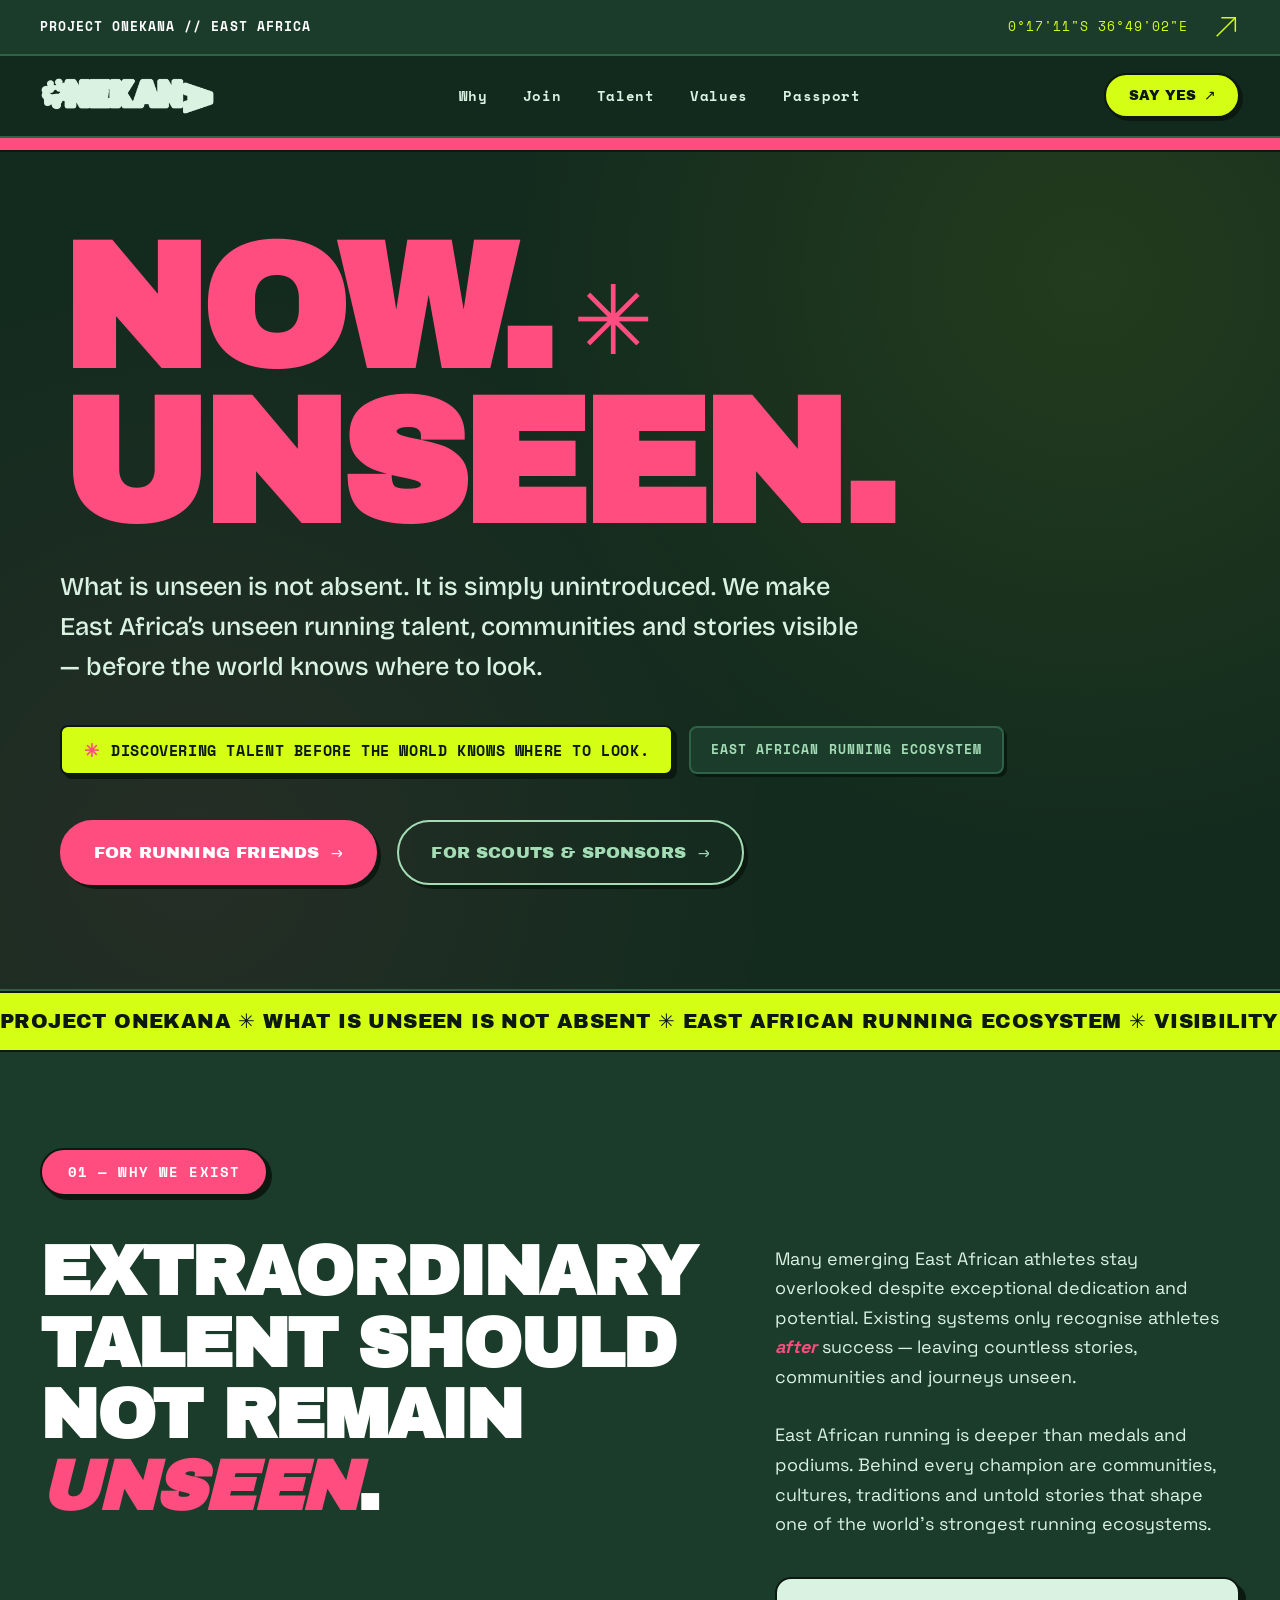
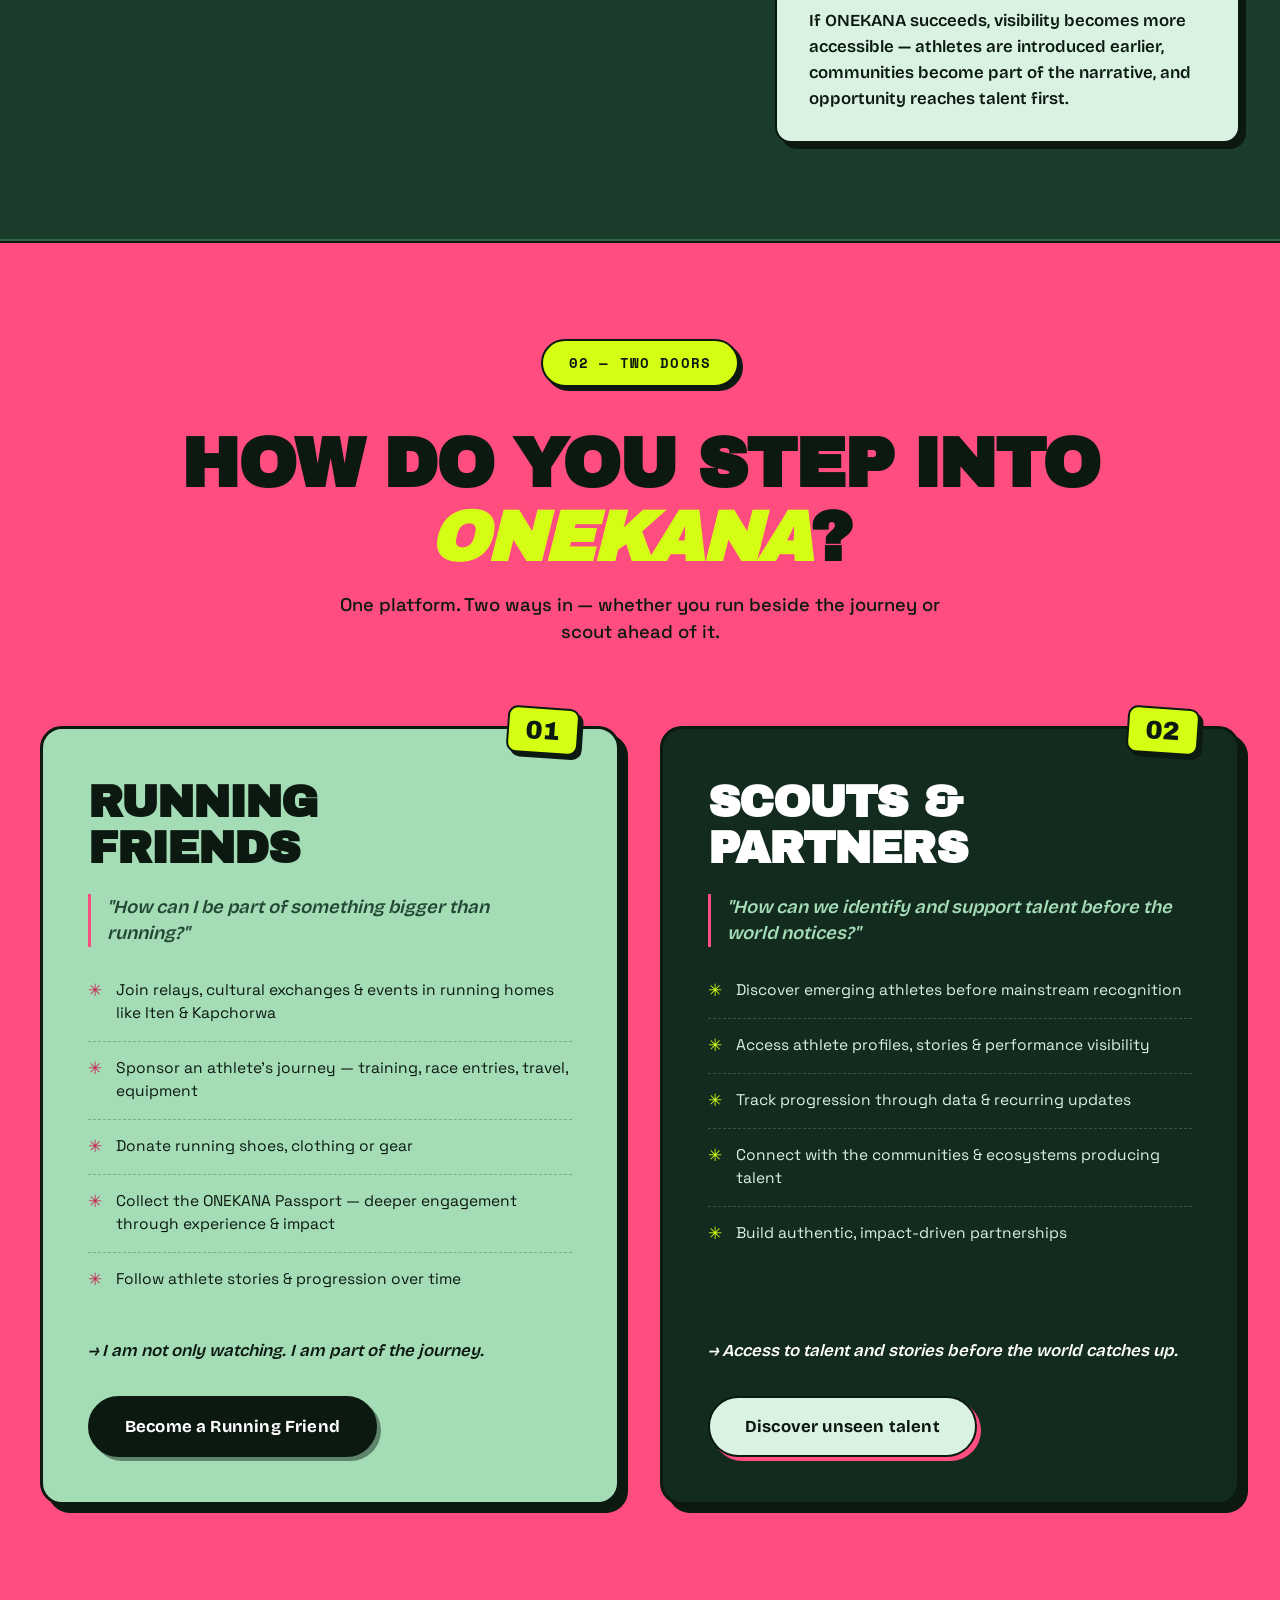
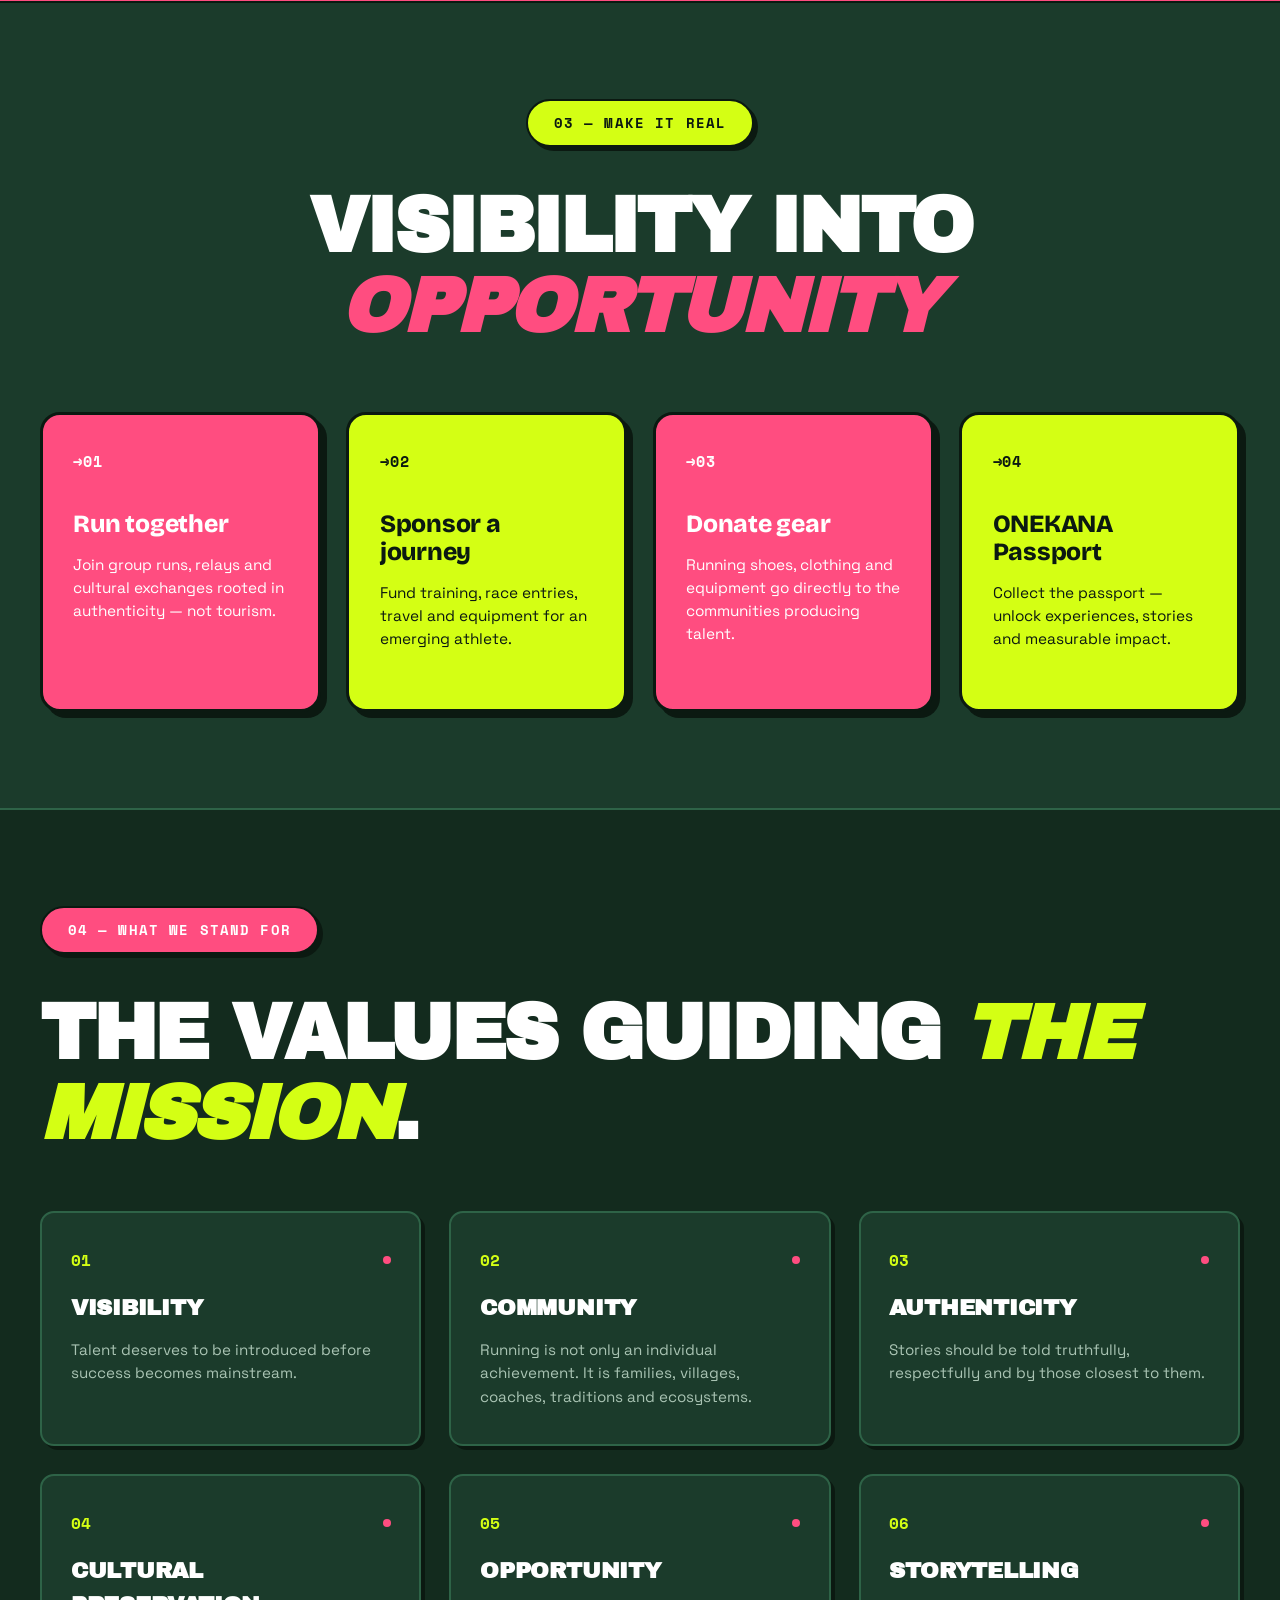
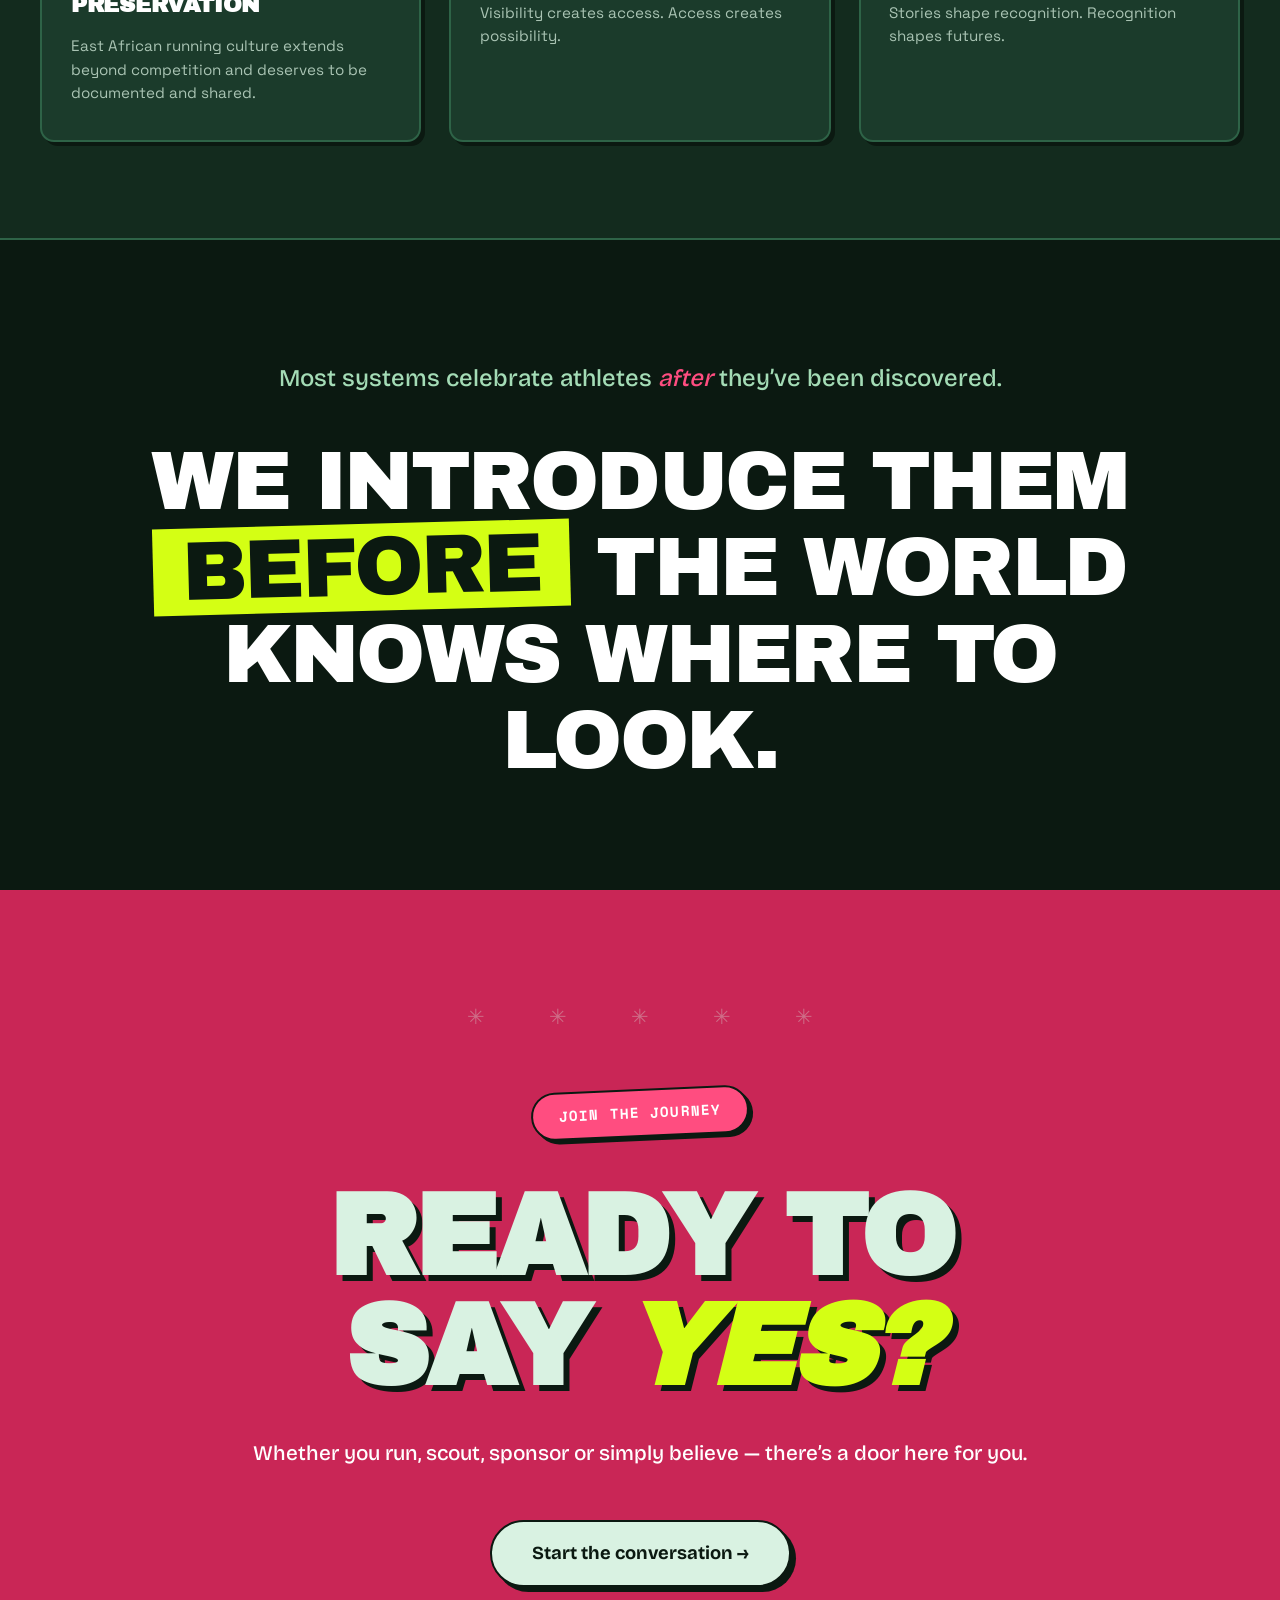
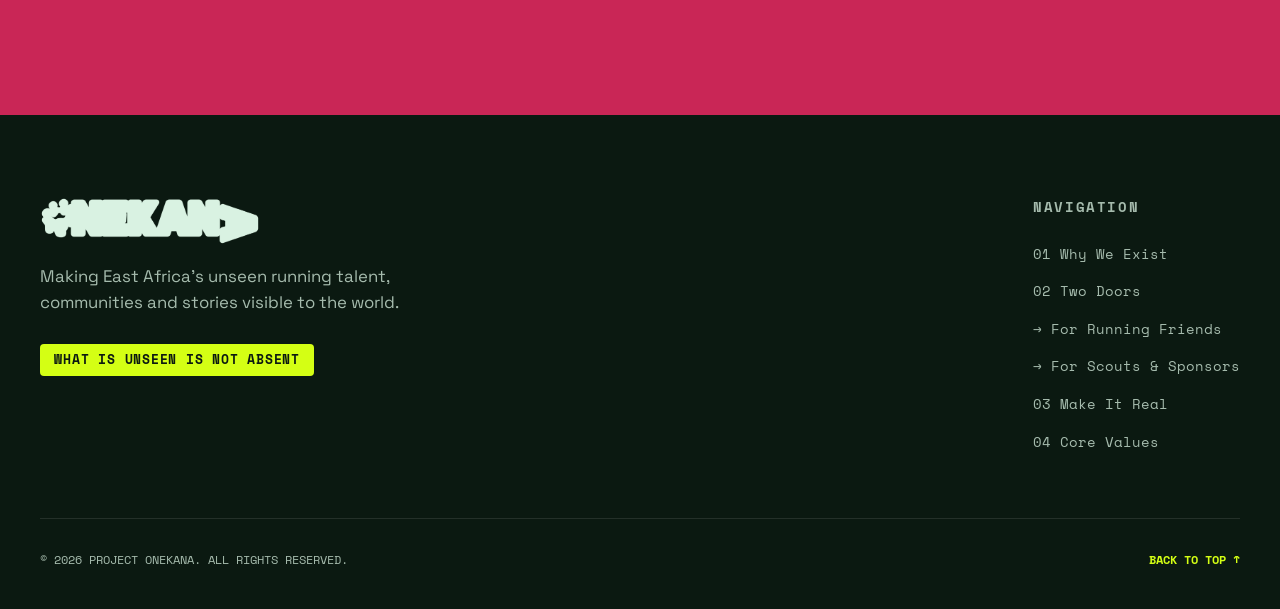
==== commit bb9e3fc5: "j" ====
--- a/index.html
+++ b/index.html
@@ -33,13 +33,16 @@
         <a href="#top" class="nav-logo" aria-label="ONEKANA Home">
             <span class="nav-logo-img logo-tint" role="img" aria-label="ONEKANA"></span>
         </a>
-        <ul class="nav-links">
+        <ul class="nav-links" id="navLinks">
             <li><a href="#why">Why</a></li>
             <li><a href="#paths">Join</a></li>
             <li><a href="#actions">Talent</a></li>
             <li><a href="#values">Values</a></li>
             <li><a href="passport.html">Passport</a></li>
         </ul>
+        <button class="hamburger" id="navToggle" aria-label="Open menu" aria-expanded="false" aria-controls="navLinks">
+            <span></span><span></span><span></span>
+        </button>
         <a href="#cta" class="nav-cta">SAY YES <span class="arrow-mini">↗</span></a>
     </nav>
     <div class="nav-strip" aria-hidden="true"></div>
--- a/css/styles.css
+++ b/css/styles.css
@@ -52,6 +52,9 @@
 html {
     scroll-behavior: smooth;
     background-color: var(--pine-deep);
+    -webkit-text-size-adjust: 100%;
+    text-size-adjust: 100%;
+    overflow-x: clip;
 }
 
 body.poster-canvas {
@@ -61,6 +64,18 @@
     line-height: 1.5;
     overflow-x: hidden;
     -webkit-font-smoothing: antialiased;
+    -webkit-tap-highlight-color: transparent;
+}
+
+/* Normalize buttons so iOS/Android render them identically */
+button {
+    font: inherit;
+    color: inherit;
+    -webkit-appearance: none;
+    appearance: none;
+    background: none;
+    border: none;
+    padding: 0;
 }
 
 ::selection {
@@ -137,6 +152,7 @@
     justify-content: space-between;
     padding: 1.1rem 2.5rem;
     background-color: rgba(19, 43, 30, 0.94);
+    -webkit-backdrop-filter: blur(12px);
     backdrop-filter: blur(12px);
     border-bottom: 2px solid var(--pine-border);
 }
@@ -176,6 +192,7 @@
 
 .nav-logo-img {
     height: 38px;
+    width: 175px;
     max-width: 200px;
     aspect-ratio: 1240 / 270;
 }
@@ -202,6 +219,47 @@
 
 .nav-links a:hover {
     color: var(--pink-hot);
+}
+
+/* Hamburger — hidden on desktop, shown under 768px */
+.hamburger {
+    display: none;
+    flex-direction: column;
+    justify-content: center;
+    align-items: center;
+    gap: 5px;
+    width: 46px;
+    height: 46px;
+    background-color: var(--pine-surface);
+    border: 2px solid var(--pine-border);
+    border-radius: 10px;
+    box-shadow: 3px 3px 0 var(--pine-darkest);
+    cursor: pointer;
+}
+
+.hamburger span {
+    display: block;
+    width: 22px;
+    height: 3px;
+    background-color: var(--mint-pale);
+    border-radius: 2px;
+    transition: transform 0.2s ease, opacity 0.2s ease, background-color 0.2s ease;
+}
+
+.hamburger.open span {
+    background-color: var(--lime-acid);
+}
+
+.hamburger.open span:nth-child(1) {
+    transform: translateY(8px) rotate(45deg);
+}
+
+.hamburger.open span:nth-child(2) {
+    opacity: 0;
+}
+
+.hamburger.open span:nth-child(3) {
+    transform: translateY(-8px) rotate(-45deg);
 }
 
 /* Acid-lime pill CTA (the 'Say yes' button) */
@@ -1132,6 +1190,7 @@
 
 .footer-logo-img {
     height: 48px;
+    width: 220px;
     max-width: 240px;
     aspect-ratio: 1240 / 270;
 }
@@ -1544,6 +1603,7 @@
     justify-content: center;
     padding: 2rem;
     background-color: rgba(11, 25, 17, 0.88);
+    -webkit-backdrop-filter: blur(6px);
     backdrop-filter: blur(6px);
     opacity: 0;
     visibility: hidden;
@@ -1561,6 +1621,7 @@
     max-width: 1080px;
     max-height: 88vh;
     overflow-y: auto;
+    overscroll-behavior: contain;
     display: grid;
     grid-template-columns: 0.9fr 1.1fr;
     background-color: var(--pine-surface);
@@ -1776,8 +1837,41 @@
     .nav-logo-img {
         height: 32px;
     }
+    .hamburger {
+        display: flex;
+    }
+    /* Slide-down mobile menu panel */
     .nav-links {
-        display: none;
+        position: absolute;
+        top: 100%;
+        left: 0;
+        right: 0;
+        display: flex;
+        flex-direction: column;
+        gap: 0;
+        background-color: rgba(19, 43, 30, 0.98);
+        border-bottom: 3px solid var(--pink-hot);
+        padding: 0.4rem 1.5rem 1rem;
+        opacity: 0;
+        visibility: hidden;
+        transform: translateY(-8px);
+        transition: opacity 0.2s ease, transform 0.2s ease, visibility 0.2s ease;
+    }
+    .nav-links.open {
+        opacity: 1;
+        visibility: visible;
+        transform: translateY(0);
+    }
+    .nav-links li {
+        border-top: 1px solid var(--pine-border);
+    }
+    .nav-links li:first-child {
+        border-top: none;
+    }
+    .nav-links a {
+        display: block;
+        padding: 1rem 0;
+        font-size: 1rem;
     }
     .hero {
         padding: 3.5rem 1.5rem 4.5rem;
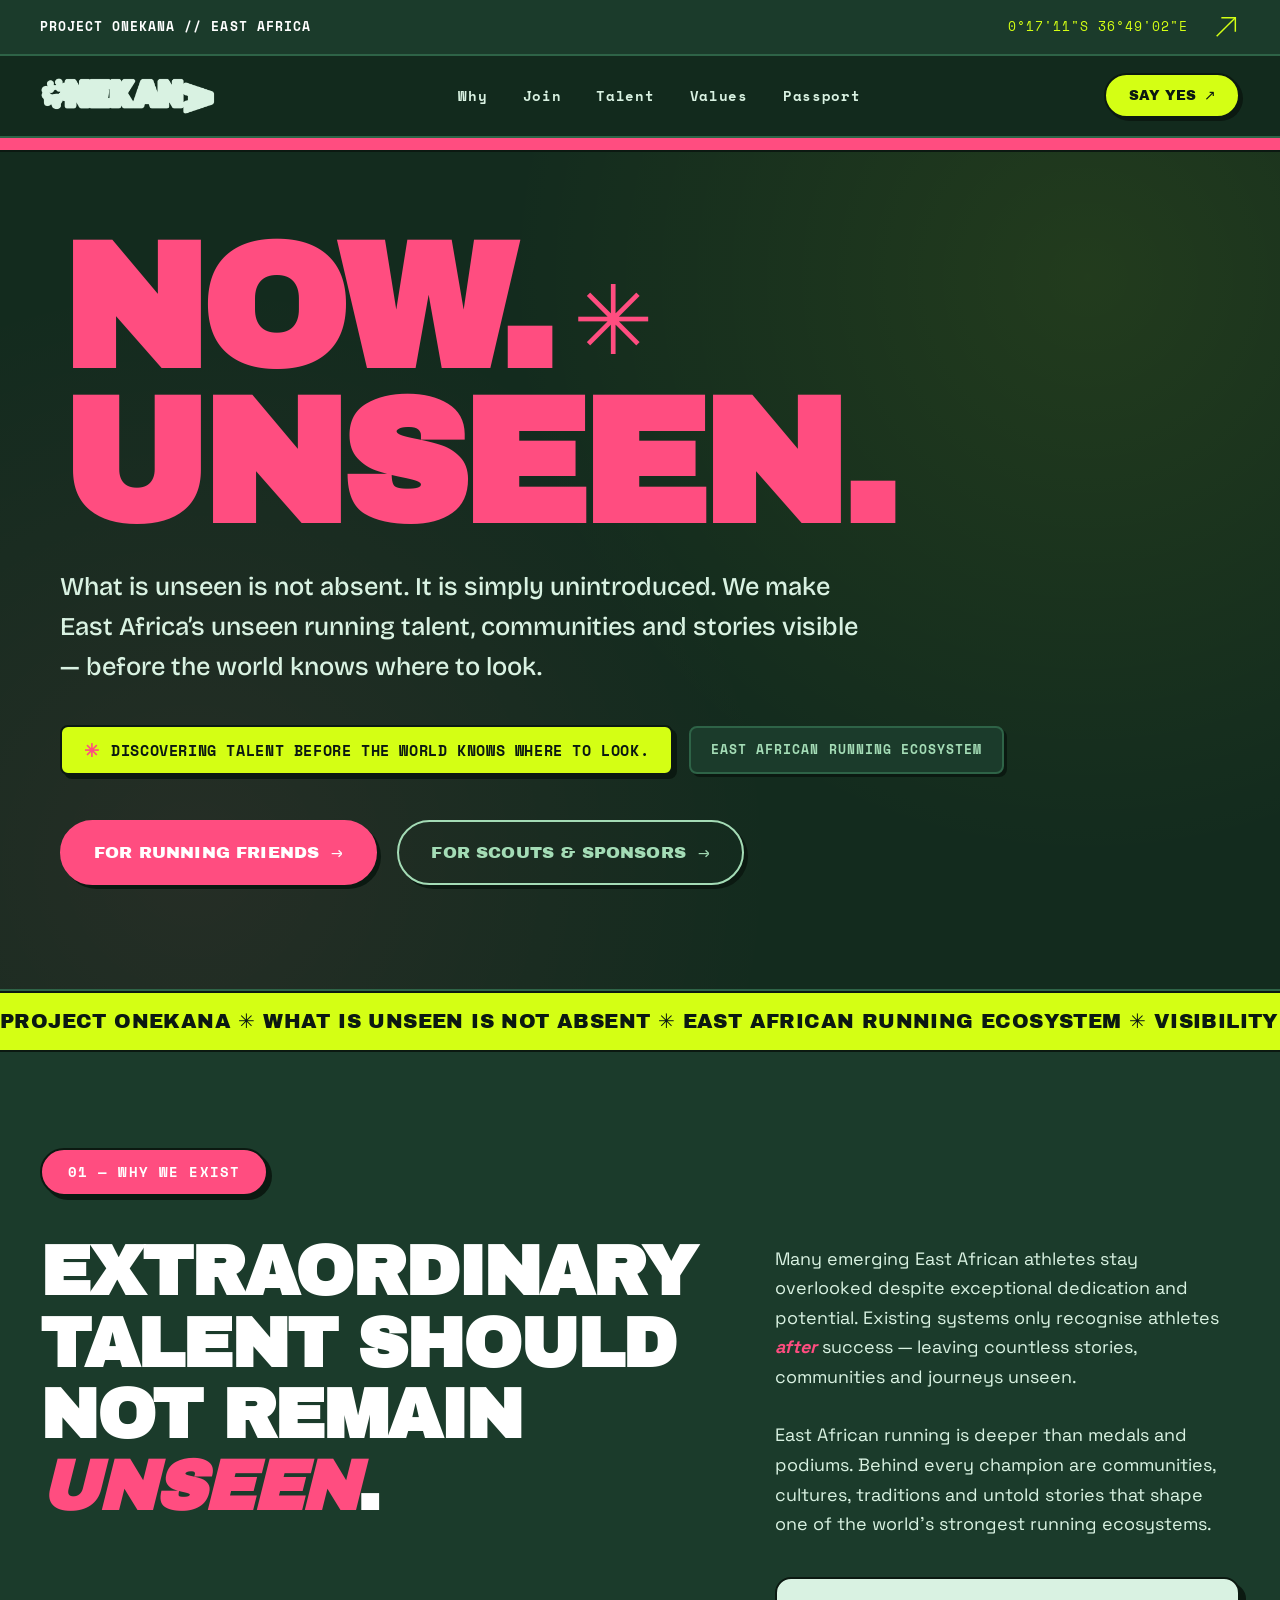
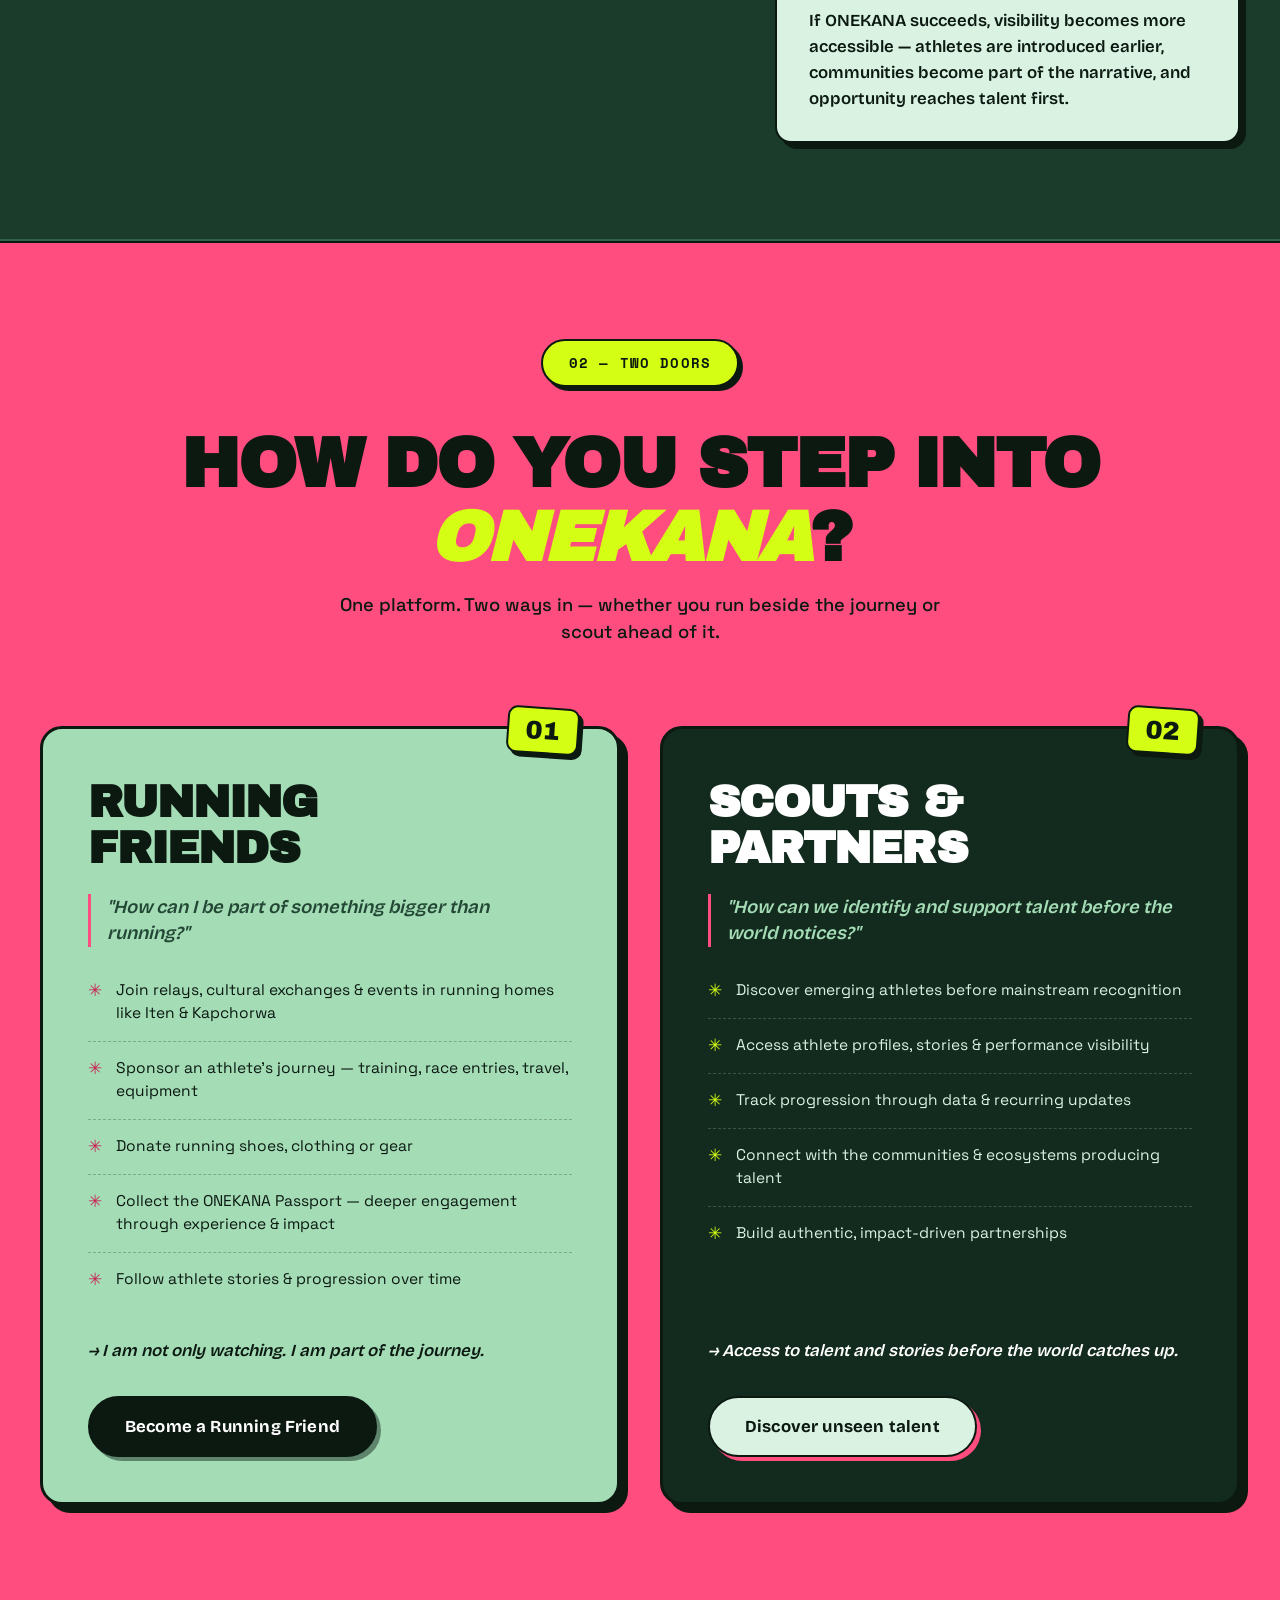
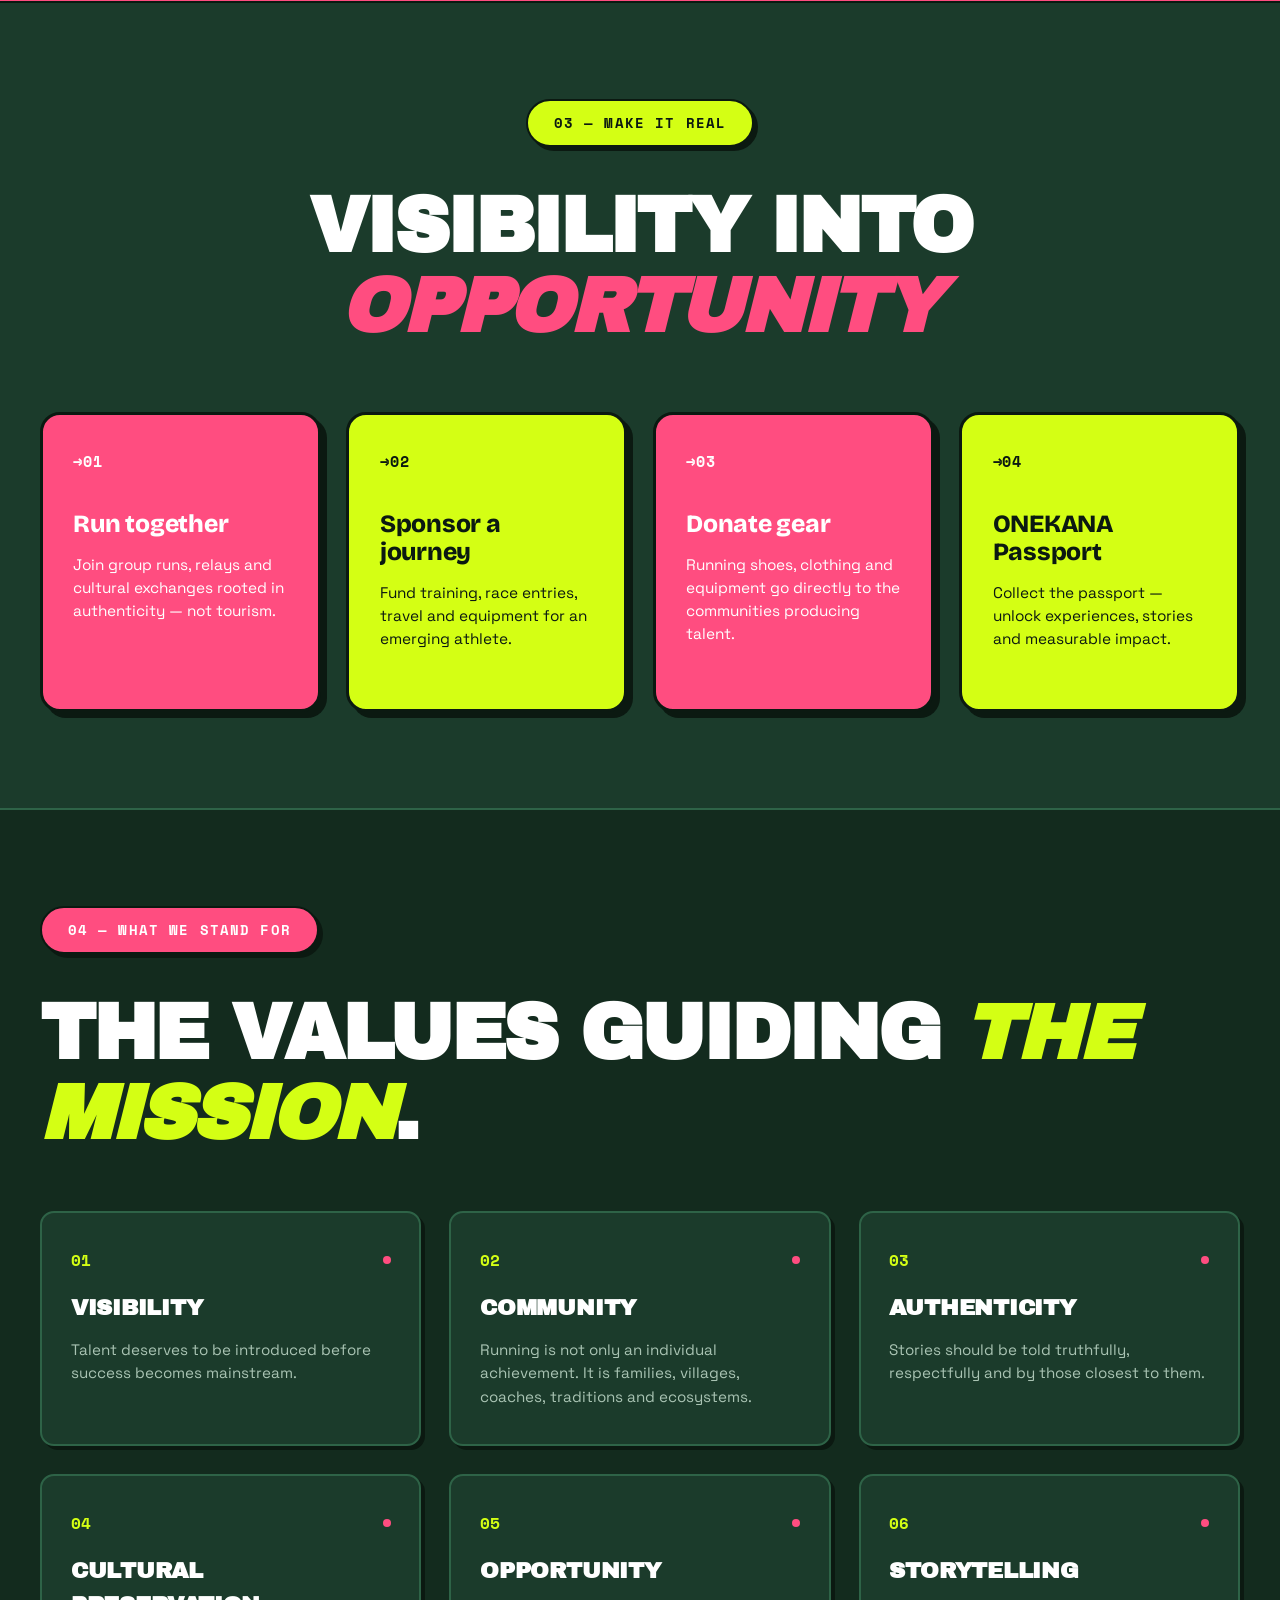
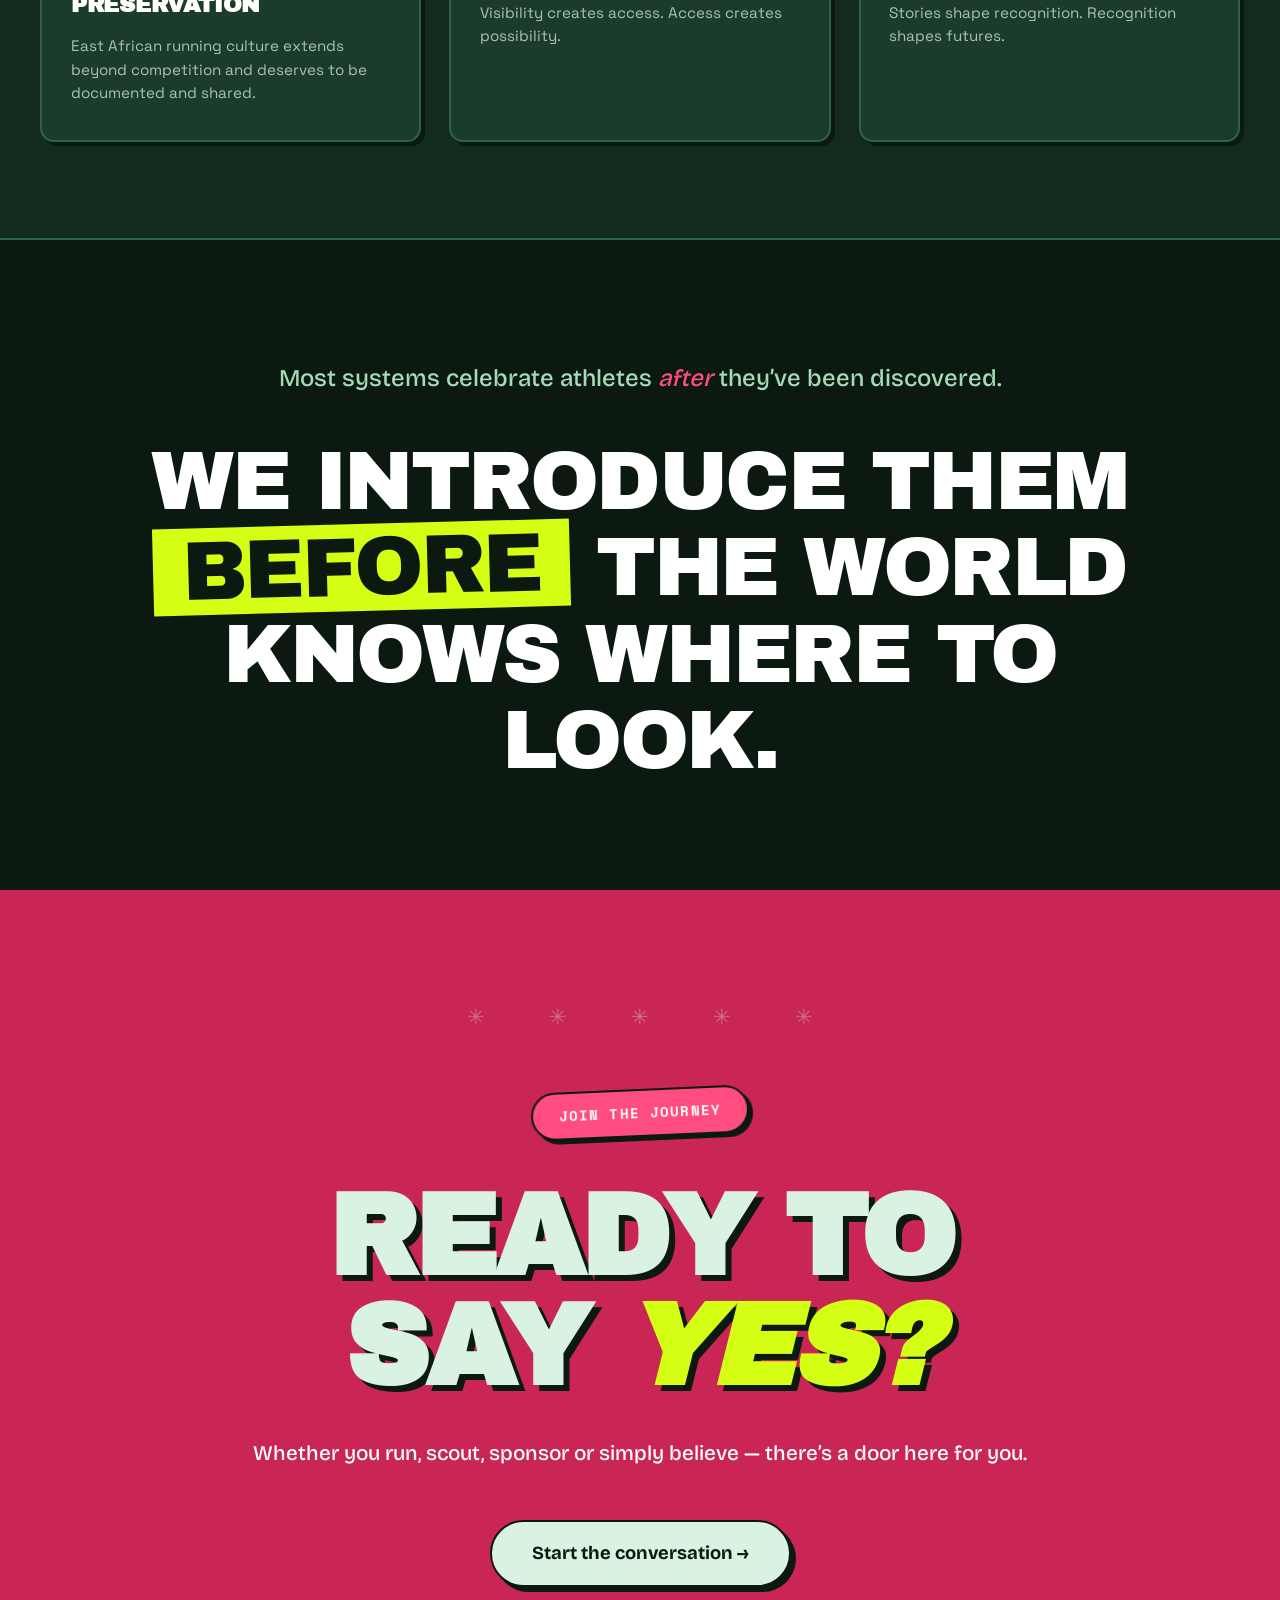
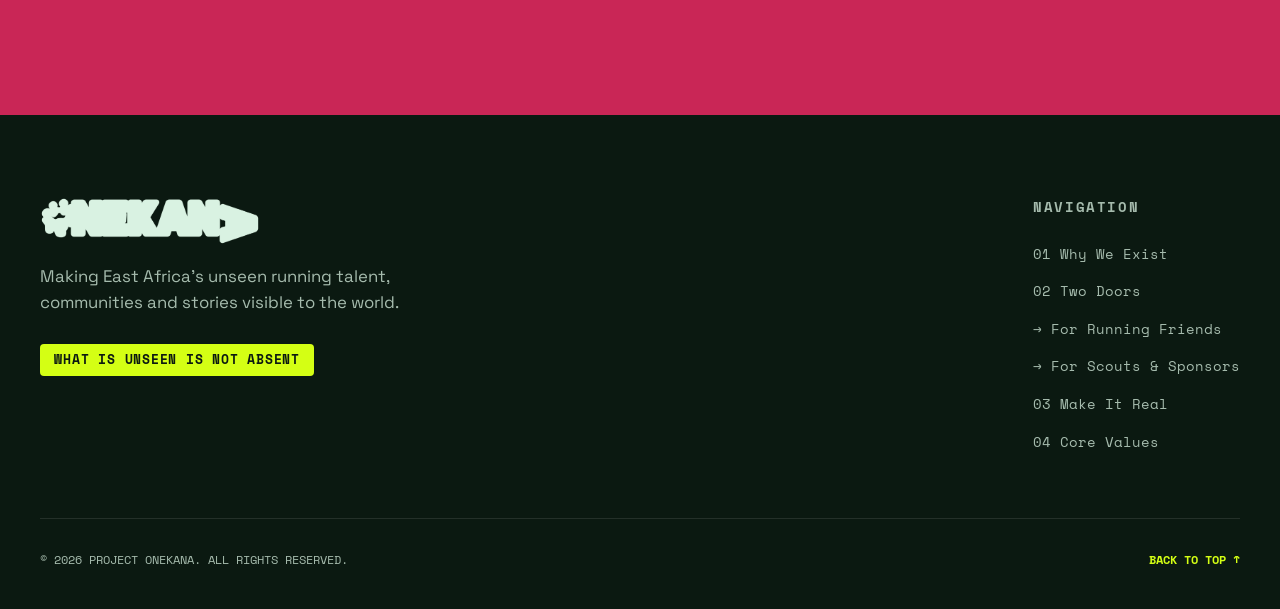
==== commit 88efcbdc: "l" ====
--- a/index.html
+++ b/index.html
@@ -2,7 +2,7 @@
 <html lang="en">
 <head>
     <meta charset="UTF-8">
-    <meta name="viewport" content="width=device-width, initial-scale=1.0">
+    <meta name="viewport" content="width=device-width, initial-scale=1.0, maximum-scale=1, viewport-fit=cover">
     <title>PROJECT ONEKANA — Unseen Running Talent in East Africa</title>
     <link rel="preconnect" href="https://fonts.googleapis.com">
     <link rel="preconnect" href="https://fonts.gstatic.com" crossorigin>
@@ -39,11 +39,12 @@
             <li><a href="#actions">Talent</a></li>
             <li><a href="#values">Values</a></li>
             <li><a href="passport.html">Passport</a></li>
+            <li class="nav-links-mobile-cta"><a href="#cta">Say Yes ↗</a></li>
         </ul>
-        <button class="hamburger" id="navToggle" aria-label="Open menu" aria-expanded="false" aria-controls="navLinks">
+        <a href="#cta" class="nav-cta">SAY YES <span class="arrow-mini">↗</span></a>
+        <button class="nav-burger" id="navBurger" type="button" aria-label="Open menu" aria-expanded="false" aria-controls="navLinks">
             <span></span><span></span><span></span>
         </button>
-        <a href="#cta" class="nav-cta">SAY YES <span class="arrow-mini">↗</span></a>
     </nav>
     <div class="nav-strip" aria-hidden="true"></div>
 
--- a/css/styles.css
+++ b/css/styles.css
@@ -47,14 +47,17 @@
     margin: 0;
     padding: 0;
     box-sizing: border-box;
+    /* Kill Android's grey tap flash so links/buttons behave like iOS */
+    -webkit-tap-highlight-color: transparent;
 }
 
 html {
     scroll-behavior: smooth;
     background-color: var(--pine-deep);
+    /* Prevent iOS Safari from auto-inflating text on rotate,
+       which Android Chrome does not do — keeps sizing identical */
     -webkit-text-size-adjust: 100%;
     text-size-adjust: 100%;
-    overflow-x: clip;
 }
 
 body.poster-canvas {
@@ -64,18 +67,21 @@
     line-height: 1.5;
     overflow-x: hidden;
     -webkit-font-smoothing: antialiased;
-    -webkit-tap-highlight-color: transparent;
-}
-
-/* Normalize buttons so iOS/Android render them identically */
+    -moz-osx-font-smoothing: grayscale;
+    text-rendering: optimizeLegibility;
+}
+
+/* Reset native button chrome — Android WebView and iOS Safari style
+   <button> differently by default, so every button in the design
+   system starts from the same blank slate. */
 button {
     font: inherit;
     color: inherit;
+    background: none;
+    border: none;
     -webkit-appearance: none;
     appearance: none;
-    background: none;
-    border: none;
-    padding: 0;
+    cursor: pointer;
 }
 
 ::selection {
@@ -91,7 +97,7 @@
     display: flex;
     justify-content: space-between;
     align-items: center;
-    padding: 0.8rem 2.5rem;
+    padding: 0.8rem calc(2.5rem + env(safe-area-inset-right)) 0.8rem calc(2.5rem + env(safe-area-inset-left));
     background-color: var(--pine-surface);
     border-bottom: 2px solid var(--pine-border);
     font-family: var(--font-mono);
@@ -150,7 +156,7 @@
     display: flex;
     align-items: center;
     justify-content: space-between;
-    padding: 1.1rem 2.5rem;
+    padding: 1.1rem calc(2.5rem + env(safe-area-inset-right)) 1.1rem calc(2.5rem + env(safe-area-inset-left));
     background-color: rgba(19, 43, 30, 0.94);
     -webkit-backdrop-filter: blur(12px);
     backdrop-filter: blur(12px);
@@ -192,7 +198,6 @@
 
 .nav-logo-img {
     height: 38px;
-    width: 175px;
     max-width: 200px;
     aspect-ratio: 1240 / 270;
 }
@@ -219,47 +224,6 @@
 
 .nav-links a:hover {
     color: var(--pink-hot);
-}
-
-/* Hamburger — hidden on desktop, shown under 768px */
-.hamburger {
-    display: none;
-    flex-direction: column;
-    justify-content: center;
-    align-items: center;
-    gap: 5px;
-    width: 46px;
-    height: 46px;
-    background-color: var(--pine-surface);
-    border: 2px solid var(--pine-border);
-    border-radius: 10px;
-    box-shadow: 3px 3px 0 var(--pine-darkest);
-    cursor: pointer;
-}
-
-.hamburger span {
-    display: block;
-    width: 22px;
-    height: 3px;
-    background-color: var(--mint-pale);
-    border-radius: 2px;
-    transition: transform 0.2s ease, opacity 0.2s ease, background-color 0.2s ease;
-}
-
-.hamburger.open span {
-    background-color: var(--lime-acid);
-}
-
-.hamburger.open span:nth-child(1) {
-    transform: translateY(8px) rotate(45deg);
-}
-
-.hamburger.open span:nth-child(2) {
-    opacity: 0;
-}
-
-.hamburger.open span:nth-child(3) {
-    transform: translateY(-8px) rotate(-45deg);
 }
 
 /* Acid-lime pill CTA (the 'Say yes' button) */
@@ -284,6 +248,48 @@
     box-shadow: 5px 5px 0 var(--pink-hot);
     background-color: var(--pink-hot);
     color: var(--white);
+}
+
+/* Hamburger toggle — hidden on desktop, shown below the 768px breakpoint */
+.nav-burger {
+    display: none;
+    flex-direction: column;
+    justify-content: center;
+    align-items: center;
+    gap: 5px;
+    width: 42px;
+    height: 42px;
+    border-radius: 10px;
+    border: 2px solid var(--pine-border);
+    background-color: var(--pine-surface);
+    flex-shrink: 0;
+    touch-action: manipulation;
+}
+
+.nav-burger span {
+    display: block;
+    width: 20px;
+    height: 2px;
+    background-color: var(--mint-pale);
+    border-radius: 2px;
+    transition: transform 0.25s ease, opacity 0.2s ease;
+}
+
+.nav-burger[aria-expanded="true"] span:nth-child(1) {
+    transform: translateY(7px) rotate(45deg);
+}
+
+.nav-burger[aria-expanded="true"] span:nth-child(2) {
+    opacity: 0;
+}
+
+.nav-burger[aria-expanded="true"] span:nth-child(3) {
+    transform: translateY(-7px) rotate(-45deg);
+}
+
+/* Only visible inside the mobile dropdown, not the desktop nav-links */
+.nav-links-mobile-cta {
+    display: none;
 }
 
 /* ===================================================================
@@ -1190,7 +1196,6 @@
 
 .footer-logo-img {
     height: 48px;
-    width: 220px;
     max-width: 240px;
     aspect-ratio: 1240 / 270;
 }
@@ -1603,7 +1608,6 @@
     justify-content: center;
     padding: 2rem;
     background-color: rgba(11, 25, 17, 0.88);
-    -webkit-backdrop-filter: blur(6px);
     backdrop-filter: blur(6px);
     opacity: 0;
     visibility: hidden;
@@ -1621,7 +1625,6 @@
     max-width: 1080px;
     max-height: 88vh;
     overflow-y: auto;
-    overscroll-behavior: contain;
     display: grid;
     grid-template-columns: 0.9fr 1.1fr;
     background-color: var(--pine-surface);
@@ -1832,47 +1835,65 @@
         display: none;
     }
     .nav {
-        padding: 0.9rem 1.5rem;
+        padding: 0.9rem calc(1.5rem + env(safe-area-inset-right)) 0.9rem calc(1.5rem + env(safe-area-inset-left));
+        gap: 0.8rem;
     }
     .nav-logo-img {
         height: 32px;
     }
-    .hamburger {
+    .nav-burger {
         display: flex;
     }
-    /* Slide-down mobile menu panel */
+    .nav-cta {
+        font-size: 0.75rem;
+        padding: 0.55rem 1rem;
+    }
+
+    /* Mobile dropdown drawer — same markup/IDs as desktop, repurposed as a panel */
     .nav-links {
-        position: absolute;
-        top: 100%;
+        position: fixed;
+        top: var(--nav-h, 64px);
         left: 0;
         right: 0;
-        display: flex;
+        z-index: 998;
         flex-direction: column;
+        align-items: stretch;
         gap: 0;
-        background-color: rgba(19, 43, 30, 0.98);
-        border-bottom: 3px solid var(--pink-hot);
-        padding: 0.4rem 1.5rem 1rem;
-        opacity: 0;
-        visibility: hidden;
-        transform: translateY(-8px);
-        transition: opacity 0.2s ease, transform 0.2s ease, visibility 0.2s ease;
-    }
+        max-height: 0;
+        overflow: hidden;
+        background-color: var(--pine-darkest);
+        border-bottom: 2px solid var(--pine-border);
+        box-shadow: 0 12px 24px rgba(11, 25, 17, 0.5);
+        transition: max-height 0.3s ease;
+        padding-left: env(safe-area-inset-left);
+        padding-right: env(safe-area-inset-right);
+        padding-bottom: env(safe-area-inset-bottom);
+    }
+
     .nav-links.open {
-        opacity: 1;
-        visibility: visible;
-        transform: translateY(0);
-    }
+        max-height: 80vh;
+        max-height: 80dvh;
+        overflow-y: auto;
+    }
+
     .nav-links li {
-        border-top: 1px solid var(--pine-border);
-    }
-    .nav-links li:first-child {
-        border-top: none;
-    }
+        border-bottom: 1px solid var(--pine-border);
+    }
+
     .nav-links a {
         display: block;
-        padding: 1rem 0;
+        padding: 1.1rem 1.5rem;
         font-size: 1rem;
     }
+
+    .nav-links-mobile-cta {
+        display: block;
+    }
+
+    .nav-links-mobile-cta a {
+        color: var(--lime-acid);
+    }
+
     .hero {
         padding: 3.5rem 1.5rem 4.5rem;
     }
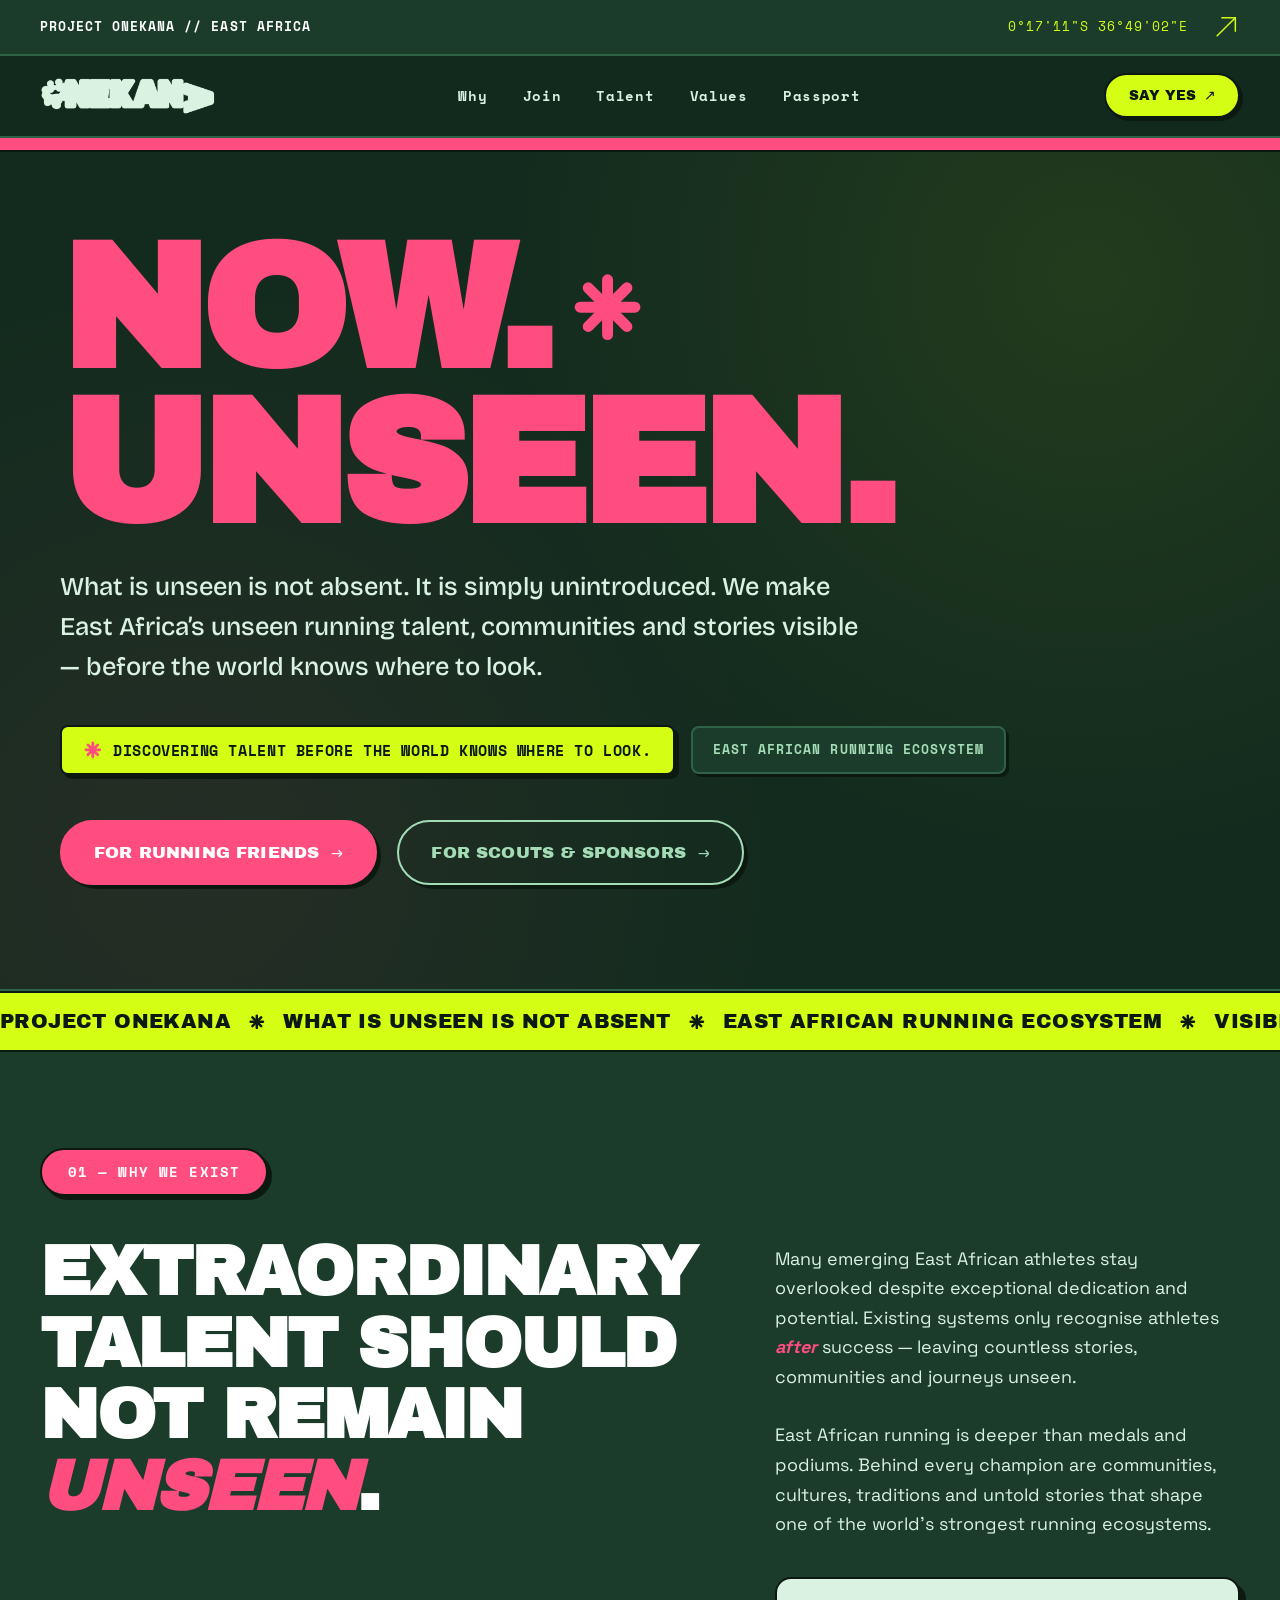
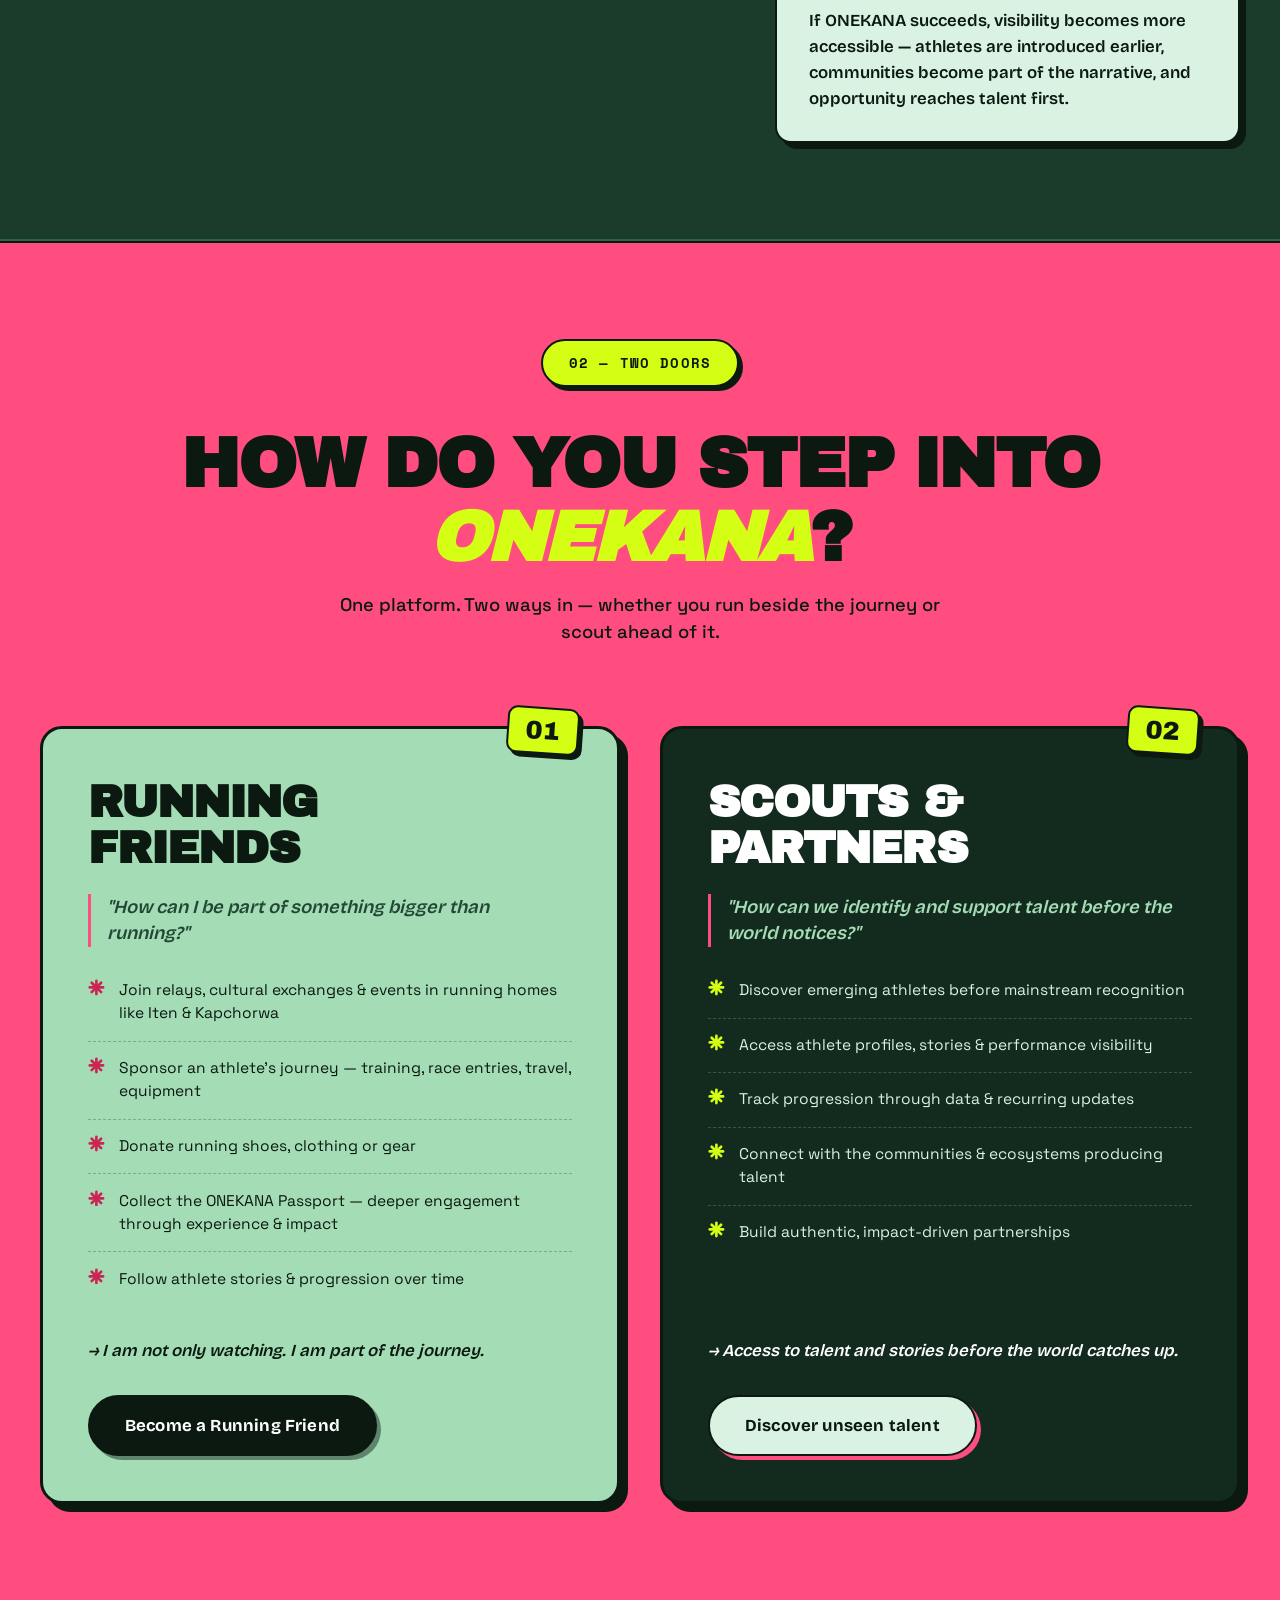
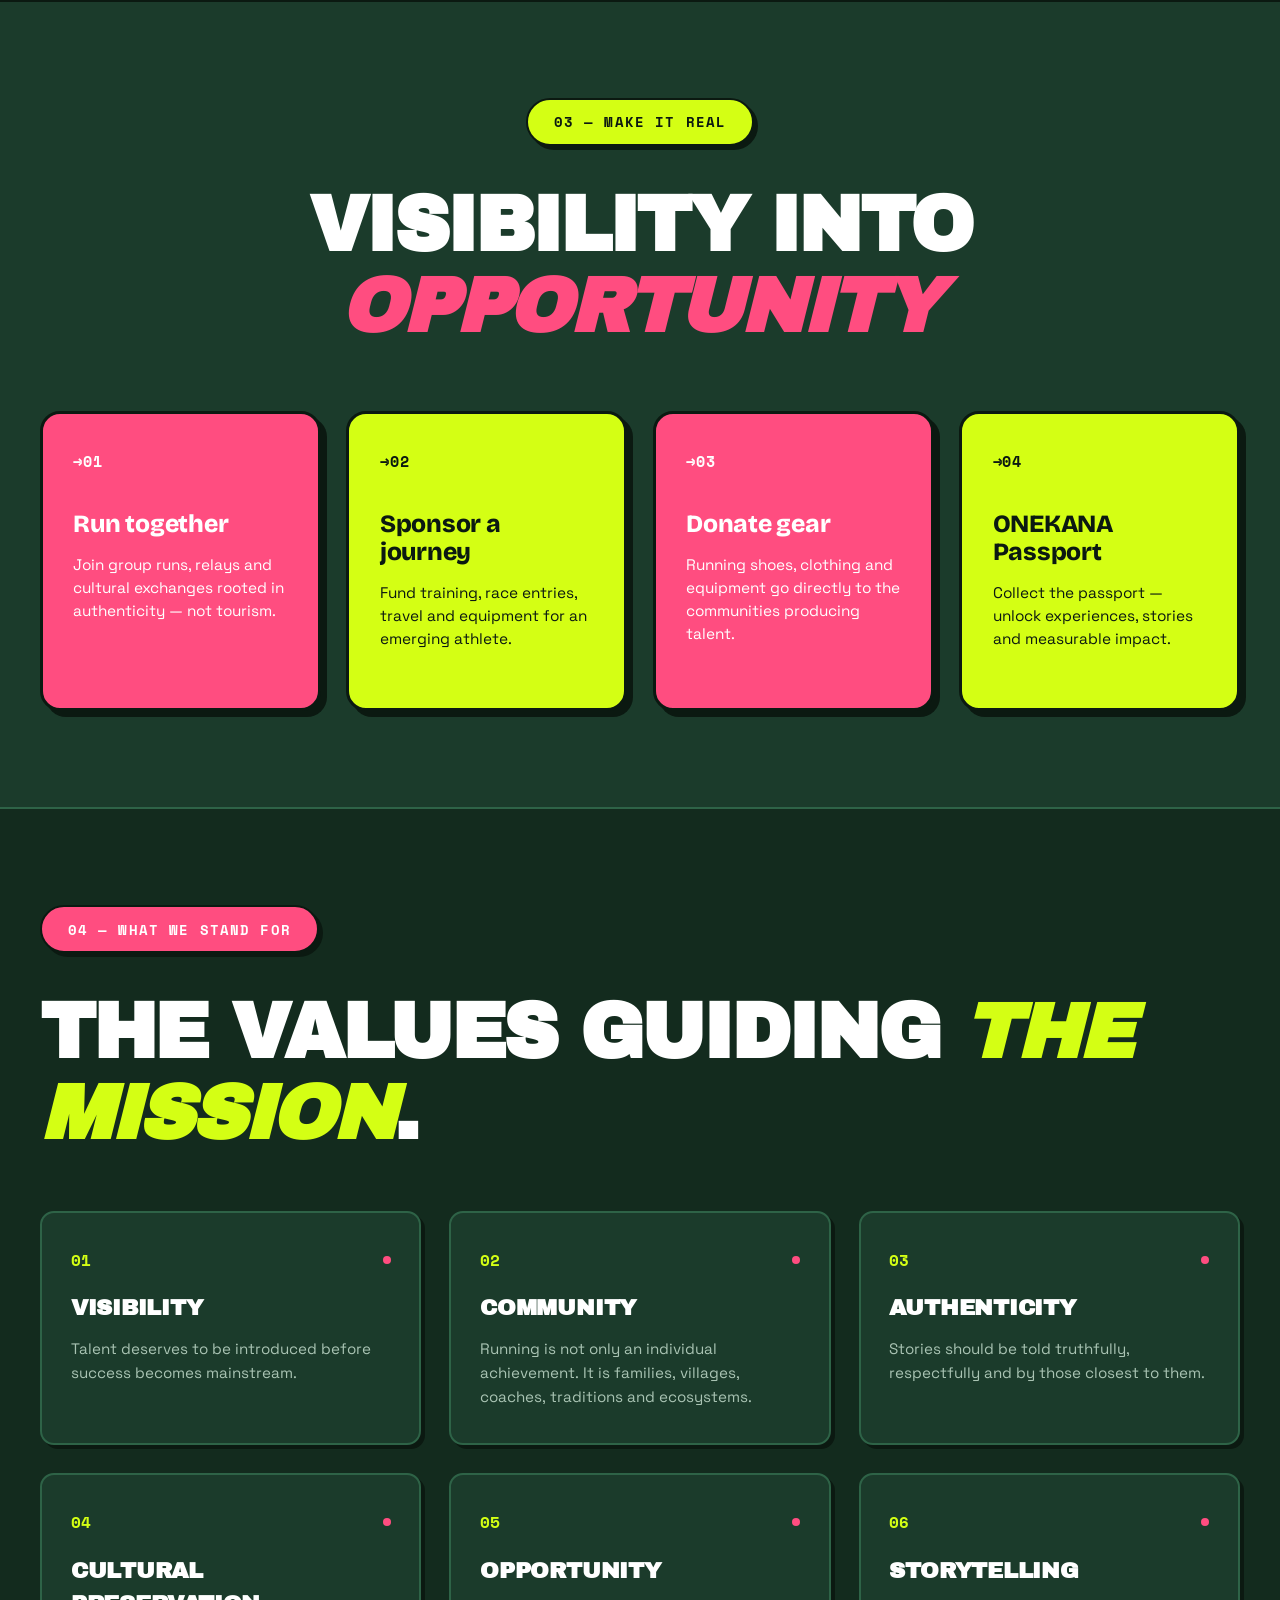
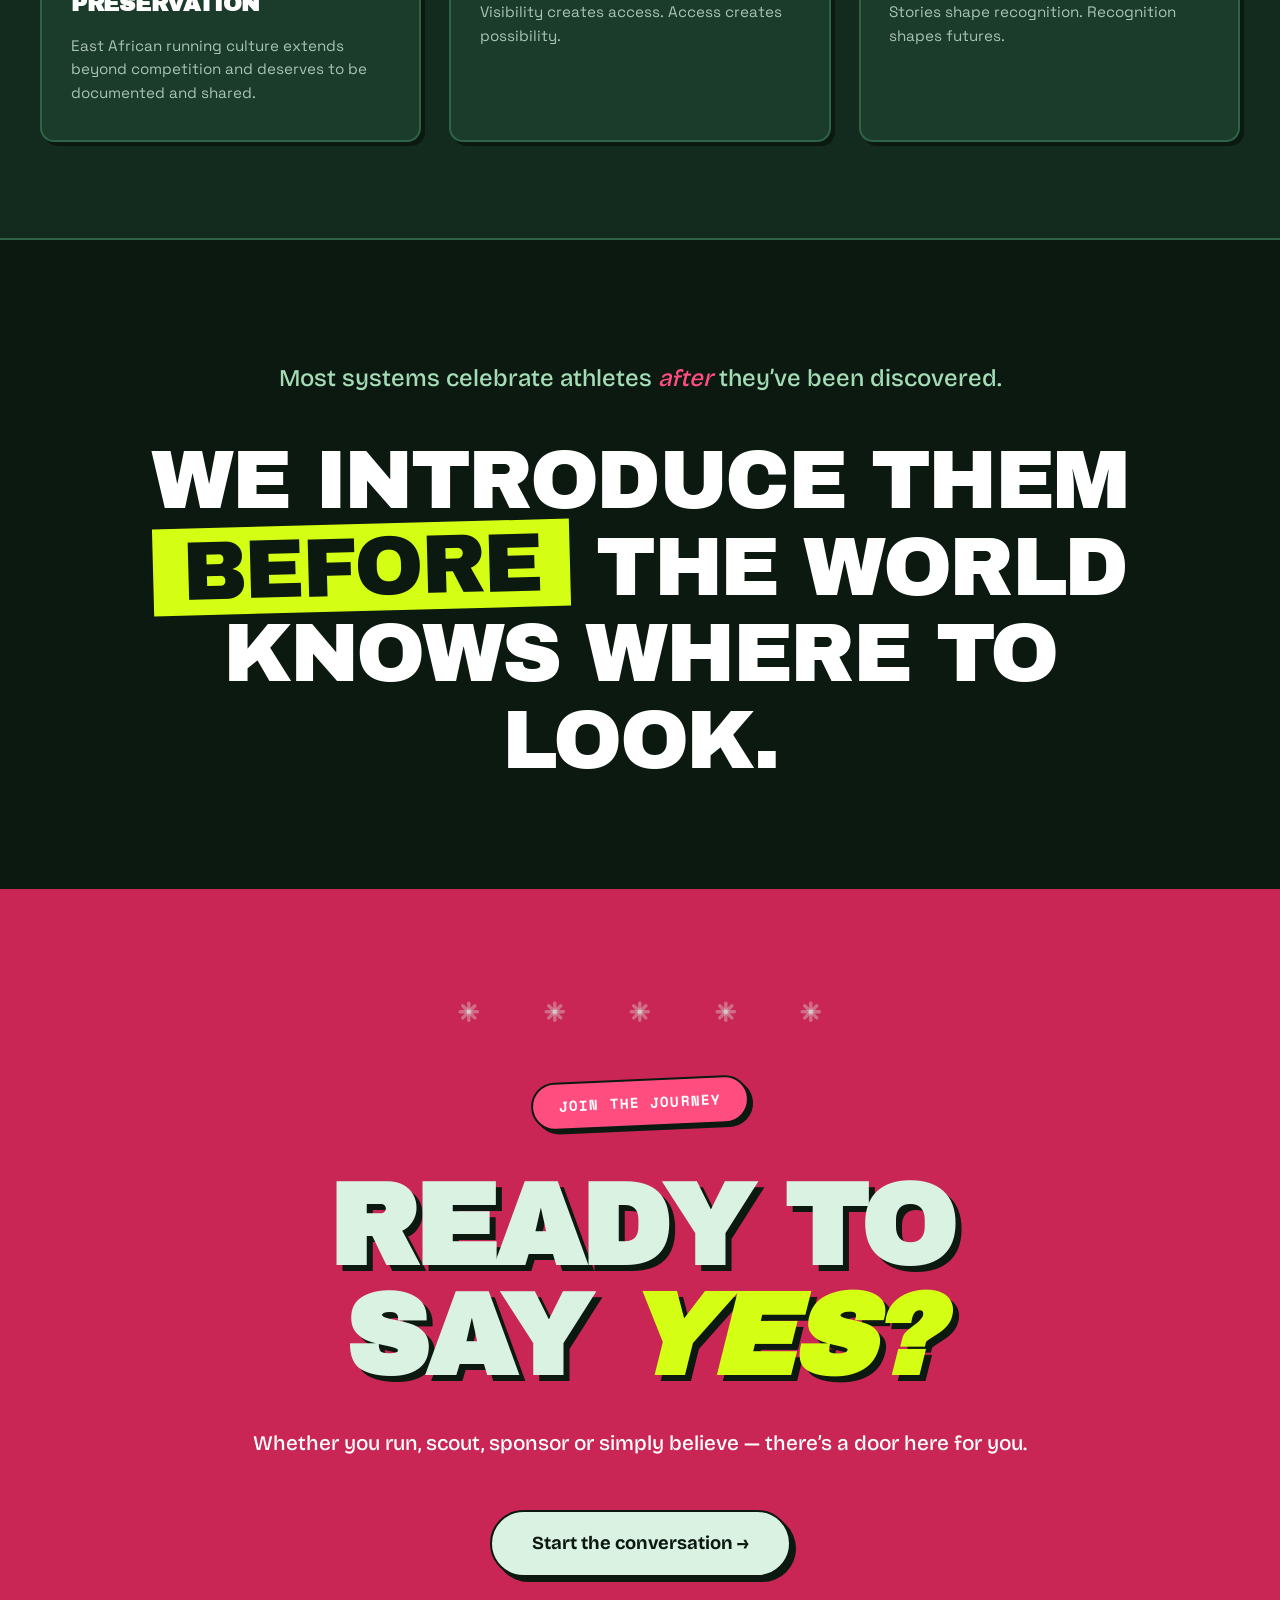
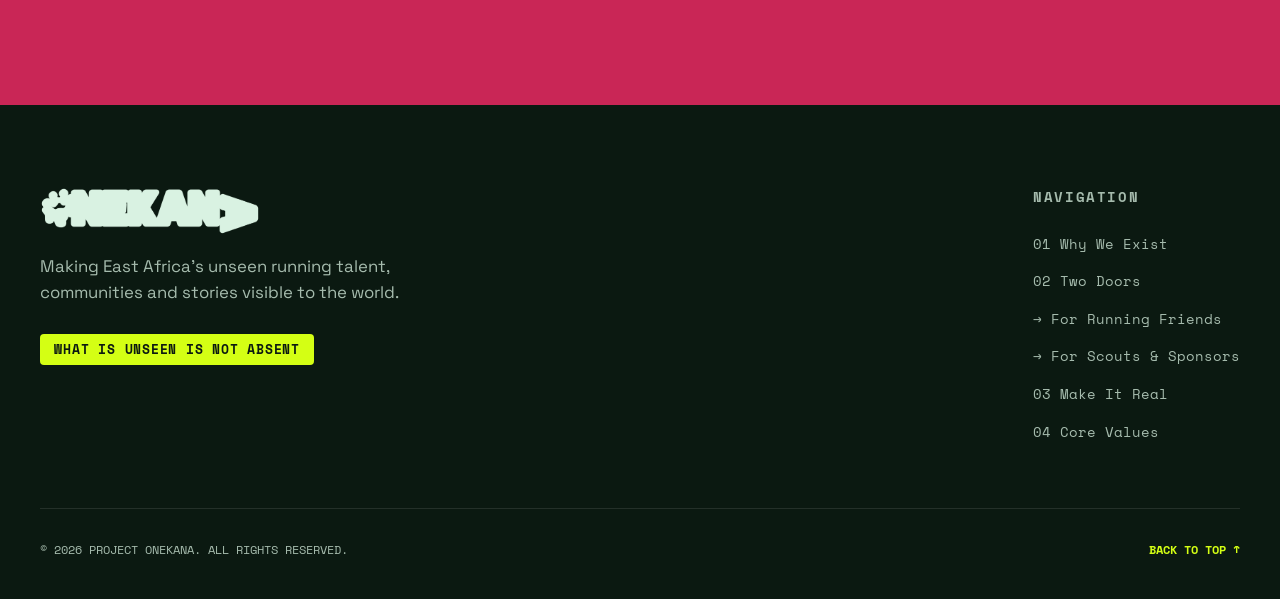
==== commit ce415cc7: "menu" ====
--- a/index.html
+++ b/index.html
@@ -56,7 +56,9 @@
             <div class="hero-title-wrap">
                 <div class="hero-title-row">
                     <h1 class="hero-title-main">NOW.</h1>
-                    <span class="hero-title-deco">✳</span>
+                    <span class="hero-title-deco" aria-hidden="true">
+                        <svg class="star-icon star-hero" viewBox="0 0 24 24" aria-hidden="true"><line x1="12" y1="2.5" x2="12" y2="21.5"></line><line x1="2.5" y1="12" x2="21.5" y2="12"></line><line x1="5.28" y1="5.28" x2="18.72" y2="18.72"></line><line x1="5.28" y1="18.72" x2="18.72" y2="5.28"></line></svg>
+                    </span>
                 </div>
                 <h1 class="hero-title-sub">UNSEEN.</h1>
             </div>
@@ -69,7 +71,9 @@
             <!-- Yellow Discovery Block & Ecosystem Badge -->
             <div class="hero-discovery-bar">
                 <div class="block-yellow-discovery">
-                    <span class="discovery-star">✳</span>
+                    <span class="discovery-star" aria-hidden="true">
+                        <svg class="star-icon" viewBox="0 0 24 24" aria-hidden="true"><line x1="12" y1="2.5" x2="12" y2="21.5"></line><line x1="2.5" y1="12" x2="21.5" y2="12"></line><line x1="5.28" y1="5.28" x2="18.72" y2="18.72"></line><line x1="5.28" y1="18.72" x2="18.72" y2="5.28"></line></svg>
+                    </span>
                     <span class="discovery-text">DISCOVERING TALENT BEFORE THE WORLD KNOWS WHERE TO LOOK.</span>
                 </div>
                 <div class="badge-ecosystem">
@@ -95,8 +99,8 @@
     <!-- ============ MARQUEE STRIP ============ -->
     <div class="marquee" aria-hidden="true">
         <div class="marquee-track">
-            <span>PROJECT ONEKANA ✳ WHAT IS UNSEEN IS NOT ABSENT ✳ EAST AFRICAN RUNNING ECOSYSTEM ✳ VISIBILITY CREATES ACCESS ✳ STORIES SHAPE FUTURES ✳ </span>
-            <span>PROJECT ONEKANA ✳ WHAT IS UNSEEN IS NOT ABSENT ✳ EAST AFRICAN RUNNING ECOSYSTEM ✳ VISIBILITY CREATES ACCESS ✳ STORIES SHAPE FUTURES ✳ </span>
+            <span>PROJECT ONEKANA <svg class="star-icon star-marquee" viewBox="0 0 24 24"><line x1="12" y1="2.5" x2="12" y2="21.5"></line><line x1="2.5" y1="12" x2="21.5" y2="12"></line><line x1="5.28" y1="5.28" x2="18.72" y2="18.72"></line><line x1="5.28" y1="18.72" x2="18.72" y2="5.28"></line></svg> WHAT IS UNSEEN IS NOT ABSENT <svg class="star-icon star-marquee" viewBox="0 0 24 24"><line x1="12" y1="2.5" x2="12" y2="21.5"></line><line x1="2.5" y1="12" x2="21.5" y2="12"></line><line x1="5.28" y1="5.28" x2="18.72" y2="18.72"></line><line x1="5.28" y1="18.72" x2="18.72" y2="5.28"></line></svg> EAST AFRICAN RUNNING ECOSYSTEM <svg class="star-icon star-marquee" viewBox="0 0 24 24"><line x1="12" y1="2.5" x2="12" y2="21.5"></line><line x1="2.5" y1="12" x2="21.5" y2="12"></line><line x1="5.28" y1="5.28" x2="18.72" y2="18.72"></line><line x1="5.28" y1="18.72" x2="18.72" y2="5.28"></line></svg> VISIBILITY CREATES ACCESS <svg class="star-icon star-marquee" viewBox="0 0 24 24"><line x1="12" y1="2.5" x2="12" y2="21.5"></line><line x1="2.5" y1="12" x2="21.5" y2="12"></line><line x1="5.28" y1="5.28" x2="18.72" y2="18.72"></line><line x1="5.28" y1="18.72" x2="18.72" y2="5.28"></line></svg> STORIES SHAPE FUTURES <svg class="star-icon star-marquee" viewBox="0 0 24 24"><line x1="12" y1="2.5" x2="12" y2="21.5"></line><line x1="2.5" y1="12" x2="21.5" y2="12"></line><line x1="5.28" y1="5.28" x2="18.72" y2="18.72"></line><line x1="5.28" y1="18.72" x2="18.72" y2="5.28"></line></svg> </span>
+            <span>PROJECT ONEKANA <svg class="star-icon star-marquee" viewBox="0 0 24 24"><line x1="12" y1="2.5" x2="12" y2="21.5"></line><line x1="2.5" y1="12" x2="21.5" y2="12"></line><line x1="5.28" y1="5.28" x2="18.72" y2="18.72"></line><line x1="5.28" y1="18.72" x2="18.72" y2="5.28"></line></svg> WHAT IS UNSEEN IS NOT ABSENT <svg class="star-icon star-marquee" viewBox="0 0 24 24"><line x1="12" y1="2.5" x2="12" y2="21.5"></line><line x1="2.5" y1="12" x2="21.5" y2="12"></line><line x1="5.28" y1="5.28" x2="18.72" y2="18.72"></line><line x1="5.28" y1="18.72" x2="18.72" y2="5.28"></line></svg> EAST AFRICAN RUNNING ECOSYSTEM <svg class="star-icon star-marquee" viewBox="0 0 24 24"><line x1="12" y1="2.5" x2="12" y2="21.5"></line><line x1="2.5" y1="12" x2="21.5" y2="12"></line><line x1="5.28" y1="5.28" x2="18.72" y2="18.72"></line><line x1="5.28" y1="18.72" x2="18.72" y2="5.28"></line></svg> VISIBILITY CREATES ACCESS <svg class="star-icon star-marquee" viewBox="0 0 24 24"><line x1="12" y1="2.5" x2="12" y2="21.5"></line><line x1="2.5" y1="12" x2="21.5" y2="12"></line><line x1="5.28" y1="5.28" x2="18.72" y2="18.72"></line><line x1="5.28" y1="18.72" x2="18.72" y2="5.28"></line></svg> STORIES SHAPE FUTURES <svg class="star-icon star-marquee" viewBox="0 0 24 24"><line x1="12" y1="2.5" x2="12" y2="21.5"></line><line x1="2.5" y1="12" x2="21.5" y2="12"></line><line x1="5.28" y1="5.28" x2="18.72" y2="18.72"></line><line x1="5.28" y1="18.72" x2="18.72" y2="5.28"></line></svg> </span>
         </div>
     </div>
 
@@ -154,23 +158,23 @@
 
                     <ul class="door-checklist">
                         <li class="check-item">
-                            <span class="check-icon">✳</span>
+                            <span class="check-icon" aria-hidden="true"><svg class="star-icon" viewBox="0 0 24 24"><line x1="12" y1="2.5" x2="12" y2="21.5"></line><line x1="2.5" y1="12" x2="21.5" y2="12"></line><line x1="5.28" y1="5.28" x2="18.72" y2="18.72"></line><line x1="5.28" y1="18.72" x2="18.72" y2="5.28"></line></svg></span>
                             <span>Join relays, cultural exchanges &amp; events in running homes like Iten &amp; Kapchorwa</span>
                         </li>
                         <li class="check-item">
-                            <span class="check-icon">✳</span>
+                            <span class="check-icon" aria-hidden="true"><svg class="star-icon" viewBox="0 0 24 24"><line x1="12" y1="2.5" x2="12" y2="21.5"></line><line x1="2.5" y1="12" x2="21.5" y2="12"></line><line x1="5.28" y1="5.28" x2="18.72" y2="18.72"></line><line x1="5.28" y1="18.72" x2="18.72" y2="5.28"></line></svg></span>
                             <span>Sponsor an athlete’s journey — training, race entries, travel, equipment</span>
                         </li>
                         <li class="check-item">
-                            <span class="check-icon">✳</span>
+                            <span class="check-icon" aria-hidden="true"><svg class="star-icon" viewBox="0 0 24 24"><line x1="12" y1="2.5" x2="12" y2="21.5"></line><line x1="2.5" y1="12" x2="21.5" y2="12"></line><line x1="5.28" y1="5.28" x2="18.72" y2="18.72"></line><line x1="5.28" y1="18.72" x2="18.72" y2="5.28"></line></svg></span>
                             <span>Donate running shoes, clothing or gear</span>
                         </li>
                         <li class="check-item">
-                            <span class="check-icon">✳</span>
+                            <span class="check-icon" aria-hidden="true"><svg class="star-icon" viewBox="0 0 24 24"><line x1="12" y1="2.5" x2="12" y2="21.5"></line><line x1="2.5" y1="12" x2="21.5" y2="12"></line><line x1="5.28" y1="5.28" x2="18.72" y2="18.72"></line><line x1="5.28" y1="18.72" x2="18.72" y2="5.28"></line></svg></span>
                             <span>Collect the ONEKANA Passport — deeper engagement through experience &amp; impact</span>
                         </li>
                         <li class="check-item">
-                            <span class="check-icon">✳</span>
+                            <span class="check-icon" aria-hidden="true"><svg class="star-icon" viewBox="0 0 24 24"><line x1="12" y1="2.5" x2="12" y2="21.5"></line><line x1="2.5" y1="12" x2="21.5" y2="12"></line><line x1="5.28" y1="5.28" x2="18.72" y2="18.72"></line><line x1="5.28" y1="18.72" x2="18.72" y2="5.28"></line></svg></span>
                             <span>Follow athlete stories &amp; progression over time</span>
                         </li>
                     </ul>
@@ -188,23 +192,23 @@
 
                     <ul class="door-checklist">
                         <li class="check-item">
-                            <span class="check-icon">✳</span>
+                            <span class="check-icon" aria-hidden="true"><svg class="star-icon" viewBox="0 0 24 24"><line x1="12" y1="2.5" x2="12" y2="21.5"></line><line x1="2.5" y1="12" x2="21.5" y2="12"></line><line x1="5.28" y1="5.28" x2="18.72" y2="18.72"></line><line x1="5.28" y1="18.72" x2="18.72" y2="5.28"></line></svg></span>
                             <span>Discover emerging athletes before mainstream recognition</span>
                         </li>
                         <li class="check-item">
-                            <span class="check-icon">✳</span>
+                            <span class="check-icon" aria-hidden="true"><svg class="star-icon" viewBox="0 0 24 24"><line x1="12" y1="2.5" x2="12" y2="21.5"></line><line x1="2.5" y1="12" x2="21.5" y2="12"></line><line x1="5.28" y1="5.28" x2="18.72" y2="18.72"></line><line x1="5.28" y1="18.72" x2="18.72" y2="5.28"></line></svg></span>
                             <span>Access athlete profiles, stories &amp; performance visibility</span>
                         </li>
                         <li class="check-item">
-                            <span class="check-icon">✳</span>
+                            <span class="check-icon" aria-hidden="true"><svg class="star-icon" viewBox="0 0 24 24"><line x1="12" y1="2.5" x2="12" y2="21.5"></line><line x1="2.5" y1="12" x2="21.5" y2="12"></line><line x1="5.28" y1="5.28" x2="18.72" y2="18.72"></line><line x1="5.28" y1="18.72" x2="18.72" y2="5.28"></line></svg></span>
                             <span>Track progression through data &amp; recurring updates</span>
                         </li>
                         <li class="check-item">
-                            <span class="check-icon">✳</span>
+                            <span class="check-icon" aria-hidden="true"><svg class="star-icon" viewBox="0 0 24 24"><line x1="12" y1="2.5" x2="12" y2="21.5"></line><line x1="2.5" y1="12" x2="21.5" y2="12"></line><line x1="5.28" y1="5.28" x2="18.72" y2="18.72"></line><line x1="5.28" y1="18.72" x2="18.72" y2="5.28"></line></svg></span>
                             <span>Connect with the communities &amp; ecosystems producing talent</span>
                         </li>
                         <li class="check-item">
-                            <span class="check-icon">✳</span>
+                            <span class="check-icon" aria-hidden="true"><svg class="star-icon" viewBox="0 0 24 24"><line x1="12" y1="2.5" x2="12" y2="21.5"></line><line x1="2.5" y1="12" x2="21.5" y2="12"></line><line x1="5.28" y1="5.28" x2="18.72" y2="18.72"></line><line x1="5.28" y1="18.72" x2="18.72" y2="5.28"></line></svg></span>
                             <span>Build authentic, impact-driven partnerships</span>
                         </li>
                     </ul>
@@ -344,7 +348,11 @@
     <section class="cta-section" id="cta">
         <div class="cta-band">
             <div class="cta-stars" aria-hidden="true">
-                <span>✳</span><span>✳</span><span>✳</span><span>✳</span><span>✳</span>
+                <svg class="star-icon" viewBox="0 0 24 24"><line x1="12" y1="2.5" x2="12" y2="21.5"></line><line x1="2.5" y1="12" x2="21.5" y2="12"></line><line x1="5.28" y1="5.28" x2="18.72" y2="18.72"></line><line x1="5.28" y1="18.72" x2="18.72" y2="5.28"></line></svg>
+                <svg class="star-icon" viewBox="0 0 24 24"><line x1="12" y1="2.5" x2="12" y2="21.5"></line><line x1="2.5" y1="12" x2="21.5" y2="12"></line><line x1="5.28" y1="5.28" x2="18.72" y2="18.72"></line><line x1="5.28" y1="18.72" x2="18.72" y2="5.28"></line></svg>
+                <svg class="star-icon" viewBox="0 0 24 24"><line x1="12" y1="2.5" x2="12" y2="21.5"></line><line x1="2.5" y1="12" x2="21.5" y2="12"></line><line x1="5.28" y1="5.28" x2="18.72" y2="18.72"></line><line x1="5.28" y1="18.72" x2="18.72" y2="5.28"></line></svg>
+                <svg class="star-icon" viewBox="0 0 24 24"><line x1="12" y1="2.5" x2="12" y2="21.5"></line><line x1="2.5" y1="12" x2="21.5" y2="12"></line><line x1="5.28" y1="5.28" x2="18.72" y2="18.72"></line><line x1="5.28" y1="18.72" x2="18.72" y2="5.28"></line></svg>
+                <svg class="star-icon" viewBox="0 0 24 24"><line x1="12" y1="2.5" x2="12" y2="21.5"></line><line x1="2.5" y1="12" x2="21.5" y2="12"></line><line x1="5.28" y1="5.28" x2="18.72" y2="18.72"></line><line x1="5.28" y1="18.72" x2="18.72" y2="5.28"></line></svg>
             </div>
 
             <span class="sec-pill pill-pink cta-pill">JOIN THE JOURNEY</span>
--- a/css/styles.css
+++ b/css/styles.css
@@ -54,6 +54,9 @@
 html {
     scroll-behavior: smooth;
     background-color: var(--pine-deep);
+    width: 100%;
+    max-width: 100%;
+    overflow-x: hidden;
     /* Prevent iOS Safari from auto-inflating text on rotate,
        which Android Chrome does not do — keeps sizing identical */
     -webkit-text-size-adjust: 100%;
@@ -65,7 +68,10 @@
     background-color: var(--pine-deep);
     color: var(--mint-pale);
     line-height: 1.5;
+    width: 100%;
+    max-width: 100%;
     overflow-x: hidden;
+    position: relative;
     -webkit-font-smoothing: antialiased;
     -moz-osx-font-smoothing: grayscale;
     text-rendering: optimizeLegibility;
@@ -87,6 +93,41 @@
 ::selection {
     background-color: var(--pink-hot);
     color: var(--white);
+}
+
+/* ===================================================================
+   SVG STAR / ASTERISK ICON (100% Identical on iOS & Android)
+   =================================================================== */
+
+.star-icon {
+    display: inline-block;
+    vertical-align: middle;
+    width: 1em;
+    height: 1em;
+    fill: none;
+    stroke: currentColor;
+    stroke-width: 3.8;
+    stroke-linecap: round;
+    flex-shrink: 0;
+}
+
+.star-hero {
+    width: 0.72em;
+    height: 0.72em;
+    vertical-align: 0.12em;
+}
+
+.star-marquee {
+    width: 0.78em;
+    height: 0.78em;
+    margin: 0 0.55em;
+    vertical-align: -0.05em;
+}
+
+.star-mini {
+    width: 0.85em;
+    height: 0.85em;
+    vertical-align: -0.06em;
 }
 
 /* ===================================================================
@@ -391,6 +432,13 @@
     font-size: 1.15rem;
     line-height: 1;
     color: var(--pink-hot);
+    display: inline-flex;
+    align-items: center;
+}
+
+.discovery-star .star-icon {
+    width: 1.1rem;
+    height: 1.1rem;
 }
 
 .badge-ecosystem {
@@ -819,6 +867,13 @@
     font-size: 1.05rem;
     line-height: 1.4;
     flex-shrink: 0;
+    display: inline-flex;
+    align-items: center;
+}
+
+.check-icon .star-icon {
+    width: 1.05rem;
+    height: 1.05rem;
 }
 
 .door-left .check-icon {
@@ -1110,10 +1165,15 @@
 .cta-stars {
     display: flex;
     justify-content: center;
+    align-items: center;
     gap: 4rem;
     color: rgba(217, 242, 226, 0.35);
-    font-size: 1.3rem;
     margin-bottom: 3.5rem;
+}
+
+.cta-stars .star-icon {
+    width: 1.35rem;
+    height: 1.35rem;
 }
 
 .cta-pill {
@@ -1321,9 +1381,15 @@
 
 .aud-hero-star {
     color: var(--lime-acid);
-    font-size: 0.45em;
-    vertical-align: super;
+    display: inline-block;
+    vertical-align: 0.15em;
+    line-height: 1;
     text-shadow: none;
+}
+
+.aud-hero-star .star-icon {
+    width: 0.45em;
+    height: 0.45em;
 }
 
 .aud-hero-sub {
@@ -1415,8 +1481,12 @@
     border: 2px solid var(--lime-acid);
     border-radius: 50%;
     color: var(--lime-acid);
-    font-size: 1.7rem;
     transition: transform 0.25s ease, background-color 0.25s ease, color 0.25s ease;
+}
+
+.aud-row-glyph .star-icon {
+    width: 1.8rem;
+    height: 1.8rem;
 }
 
 .aud-row:hover .aud-row-word {
@@ -1835,18 +1905,17 @@
         display: none;
     }
     .nav {
-        padding: 0.9rem calc(1.5rem + env(safe-area-inset-right)) 0.9rem calc(1.5rem + env(safe-area-inset-left));
+        padding: 0.9rem calc(1.25rem + env(safe-area-inset-right)) 0.9rem calc(1.25rem + env(safe-area-inset-left));
         gap: 0.8rem;
     }
     .nav-logo-img {
-        height: 32px;
+        height: 30px;
     }
     .nav-burger {
         display: flex;
     }
     .nav-cta {
-        font-size: 0.75rem;
-        padding: 0.55rem 1rem;
+        display: none !important;
     }
 
     /* Mobile dropdown drawer — same markup/IDs as desktop, repurposed as a panel */
@@ -1894,77 +1963,446 @@
         color: var(--lime-acid);
     }
 
+    .section-container {
+        padding: 3.5rem 1.25rem;
+    }
+
+    .sec-label-row {
+        margin-bottom: 1.6rem;
+        flex-wrap: wrap;
+        gap: 0.6rem;
+    }
+
+    .sec-pill {
+        font-size: 0.75rem;
+        padding: 0.5rem 1.1rem;
+    }
+
     .hero {
-        padding: 3.5rem 1.5rem 4.5rem;
-    }
+        padding: 3rem 1.25rem 3.5rem;
+        overflow: hidden;
+    }
+
+    .hero-title-row {
+        gap: 0.6rem;
+    }
+
+    .hero-title-main,
+    .hero-title-sub {
+        font-size: clamp(2.8rem, 15vw, 4.8rem);
+        line-height: 0.92;
+        letter-spacing: -0.04em;
+        word-break: break-word;
+        overflow-wrap: break-word;
+    }
+
+    .hero-title-deco {
+        font-size: clamp(1.8rem, 9vw, 3rem);
+        transform: translateY(-5%);
+    }
+
+    .hero-clean-sub {
+        font-size: 1.05rem;
+        line-height: 1.5;
+        margin: 1.2rem 0 1.8rem;
+    }
+
     .hero-discovery-bar {
+        flex-direction: column;
+        align-items: stretch;
+        gap: 0.75rem;
+        margin-bottom: 2rem;
+        width: 100%;
+    }
+
+    .block-yellow-discovery {
+        width: 100%;
+        box-sizing: border-box;
+        font-size: 0.78rem;
+        padding: 0.65rem 0.9rem;
+        line-height: 1.4;
+    }
+
+    .badge-ecosystem {
+        width: 100%;
+        box-sizing: border-box;
+        font-size: 0.75rem;
+        padding: 0.65rem 0.9rem;
+        justify-content: center;
+        text-align: center;
+    }
+
+    .hero-clean-ctas {
+        flex-direction: column;
+        width: 100%;
+        gap: 0.85rem;
+    }
+
+    .btn-pink-hero,
+    .btn-mint-hero {
+        width: 100%;
+        justify-content: center;
+        padding: 0.95rem 1.4rem;
+        font-size: 0.95rem;
+        box-sizing: border-box;
+    }
+
+    .why-layout {
+        grid-template-columns: 1fr;
+        gap: 2rem;
+    }
+
+    .why-huge-title {
+        font-size: clamp(1.85rem, 8vw, 2.6rem);
+        line-height: 1.1;
+        word-break: break-word;
+        hyphens: auto;
+    }
+
+    .why-para {
+        font-size: 1rem;
+        line-height: 1.55;
+    }
+
+    .why-callout {
+        padding: 1.35rem 1.15rem;
+        box-shadow: 4px 4px 0 var(--pine-darkest);
+    }
+
+    .why-callout p {
+        font-size: 0.95rem;
+        line-height: 1.5;
+    }
+
+    .paths-heading {
+        font-size: clamp(1.85rem, 8vw, 2.6rem);
+        line-height: 1.1;
+        margin-bottom: 0.8rem;
+        word-break: break-word;
+    }
+
+    .paths-subheading {
+        font-size: 1rem;
+        margin-bottom: 2.8rem;
+    }
+
+    .doors-grid {
+        grid-template-columns: 1fr;
+        gap: 2.6rem;
+    }
+
+    .door-card {
+        padding: 2.4rem 1.25rem 1.8rem;
+        border-radius: 18px;
+        box-shadow: 5px 5px 0 var(--pine-darkest);
+        width: 100%;
+        box-sizing: border-box;
+    }
+
+    .door-badge {
+        top: -16px;
+        right: 1.2rem;
+        font-size: 1.25rem;
+        padding: 0.4rem 0.8rem;
+    }
+
+    .door-title {
+        font-size: clamp(1.7rem, 7.5vw, 2.2rem);
+        margin-bottom: 1rem;
+        word-break: break-word;
+    }
+
+    .door-question {
+        font-size: 1rem;
+        margin-bottom: 1.4rem;
+        padding-left: 0.8rem;
+    }
+
+    .check-item {
+        font-size: 0.9rem;
+        padding: 0.8rem 0;
+        gap: 0.75rem;
+    }
+
+    .door-feeling {
+        font-size: 0.95rem;
+        margin-bottom: 1.6rem;
+    }
+
+    .door-action-btn.btn-pill-dark,
+    .door-right .btn-pill-dark {
+        width: 100%;
+        justify-content: center;
+        text-align: center;
+        font-size: 0.95rem;
+        padding: 0.9rem 1.4rem;
+        box-sizing: border-box;
+    }
+
+    .actions-heading {
+        font-size: clamp(1.85rem, 8vw, 2.6rem);
+        line-height: 1.1;
+        margin-bottom: 2.4rem;
+        word-break: break-word;
+    }
+
+    .actions-poster-grid {
+        grid-template-columns: 1fr;
+        gap: 1.2rem;
+    }
+
+    .action-tile {
+        min-height: 0;
+        padding: 1.8rem 1.35rem;
+        border-radius: 16px;
+        box-shadow: 4px 4px 0 var(--pine-darkest);
+        width: 100%;
+        box-sizing: border-box;
+    }
+
+    .action-tile-title {
+        font-size: 1.35rem;
+    }
+
+    .action-tile-text {
+        font-size: 0.92rem;
+    }
+
+    .values-heading {
+        font-size: clamp(1.85rem, 8vw, 2.6rem);
+        line-height: 1.1;
+        margin-bottom: 2.2rem;
+        word-break: break-word;
+    }
+
+    .values-grid {
+        grid-template-columns: 1fr;
+        gap: 1.2rem;
+    }
+
+    .val-card {
+        padding: 1.6rem 1.25rem;
+        border-radius: 12px;
+        box-shadow: 4px 4px 0 var(--pine-darkest);
+    }
+
+    .val-title {
+        font-size: 1.25rem;
+    }
+
+    .val-text {
+        font-size: 0.9rem;
+    }
+
+    .manifesto-section {
+        padding: 3.5rem 1.25rem;
+    }
+
+    .manifesto-lead {
+        font-size: 1rem;
+        margin-bottom: 1.6rem;
+    }
+
+    .manifesto-quote {
+        font-size: clamp(1.7rem, 7.5vw, 2.6rem);
+        line-height: 1.18;
+        word-break: break-word;
+    }
+
+    .manifesto-highlight {
+        transform: none;
+        padding: 0 0.2em;
+        display: inline;
+    }
+
+    .cta-band {
+        padding: 3.5rem 1.25rem 4rem;
+    }
+
+    .cta-stars {
+        gap: 1.2rem;
+        margin-bottom: 2rem;
+    }
+
+    .cta-stars .star-icon {
+        width: 1.1rem;
+        height: 1.1rem;
+    }
+
+    .cta-pill {
+        transform: none;
+        margin-bottom: 1.6rem;
+    }
+
+    .cta-band-title {
+        font-size: clamp(2.3rem, 10vw, 3.6rem);
+        line-height: 1;
+        text-shadow: 3px 3px 0 var(--pine-darkest);
+        margin-bottom: 1.4rem;
+        word-break: break-word;
+    }
+
+    .cta-band-sub {
+        font-size: 1rem;
+        margin-bottom: 2rem;
+    }
+
+    .cta-band-btn {
+        width: 100%;
+        justify-content: center;
+        text-align: center;
+        font-size: 1rem;
+        padding: 0.95rem 1.4rem;
+        box-sizing: border-box;
+    }
+
+    .aud-hero-content {
+        padding: 2.6rem 1.25rem 3rem;
+    }
+
+    .aud-hero-title {
+        font-size: clamp(2.3rem, 10vw, 3.8rem);
+        line-height: 0.95;
+        text-shadow: 3px 3px 0 var(--pine-darkest);
+        word-break: break-word;
+    }
+
+    .aud-hero-sub {
+        font-size: 1rem;
+        margin-bottom: 1.8rem;
+    }
+
+    .aud-row {
+        grid-template-columns: 1fr auto;
+        gap: 0.85rem;
+        padding: 1.5rem 0;
+    }
+
+    .aud-row-idx {
+        display: none;
+    }
+
+    .aud-row-word {
+        font-size: clamp(1.35rem, 6.5vw, 2.2rem);
+        line-height: 1;
+        word-break: break-word;
+    }
+
+    .aud-row-cap {
+        font-size: 0.88rem;
+        line-height: 1.45;
+    }
+
+    .aud-row-glyph {
+        width: 44px;
+        height: 44px;
+    }
+
+    .aud-row-glyph .star-icon {
+        width: 1.3rem;
+        height: 1.3rem;
+    }
+
+    .passport-grid {
+        grid-template-columns: 1fr;
+        gap: 1.8rem;
+    }
+
+    .passport-card {
+        padding: 1.2rem 1.2rem 0;
+        border-radius: 20px;
+        box-shadow: 5px 5px 0 var(--pine-darkest);
+        transform: none !important;
+        width: 100%;
+        box-sizing: border-box;
+    }
+
+    .pc-name {
+        font-size: clamp(1.6rem, 7vw, 2.2rem);
+        word-break: break-word;
+    }
+
+    .pc-photo {
+        border-radius: 12px;
+    }
+
+    .pc-dist {
+        font-size: 0.85rem;
+    }
+
+    .pc-meta {
+        font-size: 0.68rem;
+    }
+
+    .ath-overlay {
+        padding: 0.75rem;
+    }
+
+    .ath-modal {
+        width: 100%;
+        max-height: 90dvh;
+        border-radius: 16px;
+        box-shadow: 5px 5px 0 var(--pine-darkest);
+    }
+
+    .ath-photo-col {
+        min-height: 200px;
+    }
+
+    .ath-info-col {
+        padding: 1.4rem 1.1rem 1.8rem;
+    }
+
+    .ath-name {
+        font-size: 1.7rem;
+        word-break: break-word;
+    }
+
+    .ath-stats {
+        grid-template-columns: repeat(2, 1fr);
+        gap: 0.5rem;
+    }
+
+    .ath-stat {
+        padding: 0.65rem 0.75rem;
+    }
+
+    .ath-cta {
+        width: 100%;
+        justify-content: center;
+        text-align: center;
+        box-sizing: border-box;
+    }
+
+    .footer {
+        padding: 3.5rem 1.25rem 2rem;
+    }
+
+    .footer-main-row {
+        gap: 2.2rem;
+        margin-bottom: 2.5rem;
+    }
+
+    .footer-logo-img {
+        height: 36px;
+        max-width: 180px;
+    }
+
+    .footer-tagline {
+        font-size: 0.95rem;
+        margin-bottom: 1.4rem;
+    }
+
+    .footer-badge {
+        font-size: 0.72rem;
+        padding: 0.35rem 0.75rem;
+    }
+
+    .footer-bottom-bar {
+        font-size: 0.7rem;
         flex-direction: column;
         align-items: flex-start;
         gap: 0.8rem;
-    }
-    .hero-clean-ctas {
-        flex-direction: column;
-        width: 100%;
-    }
-    .btn-pink-hero, .btn-mint-hero {
-        width: 100%;
-        justify-content: center;
-    }
-    .why-layout {
-        grid-template-columns: 1fr;
-        gap: 2.5rem;
-    }
-    .values-grid {
-        grid-template-columns: 1fr;
-    }
-    .actions-poster-grid {
-        grid-template-columns: 1fr;
-    }
-    .action-tile {
-        min-height: 0;
-    }
-    .door-card {
-        padding: 2.8rem 1.6rem 2.2rem;
-    }
-    .cta-band {
-        padding: 5rem 1.5rem 6rem;
-    }
-    .cta-stars {
-        gap: 1.8rem;
-        margin-bottom: 2.5rem;
-    }
-    .aud-hero-content {
-        padding: 2.8rem 1.5rem 3.5rem;
-    }
-    .aud-row {
-        grid-template-columns: 1fr auto;
-        gap: 1.2rem;
-        padding: 1.8rem 0;
-    }
-    .aud-row-idx {
-        display: none;
-    }
-    .aud-row-glyph {
-        width: 52px;
-        height: 52px;
-        font-size: 1.3rem;
-    }
-    .passport-grid {
-        grid-template-columns: 1fr;
-        gap: 2rem;
-    }
-    .passport-card {
-        transform: none !important;
-    }
-    .ath-stats {
-        grid-template-columns: repeat(2, 1fr);
-    }
-    .ath-info-col {
-        padding: 1.8rem 1.4rem 2.2rem;
-    }
-    .footer-bottom-bar {
-        flex-direction: column;
-        align-items: flex-start;
     }
 }
 
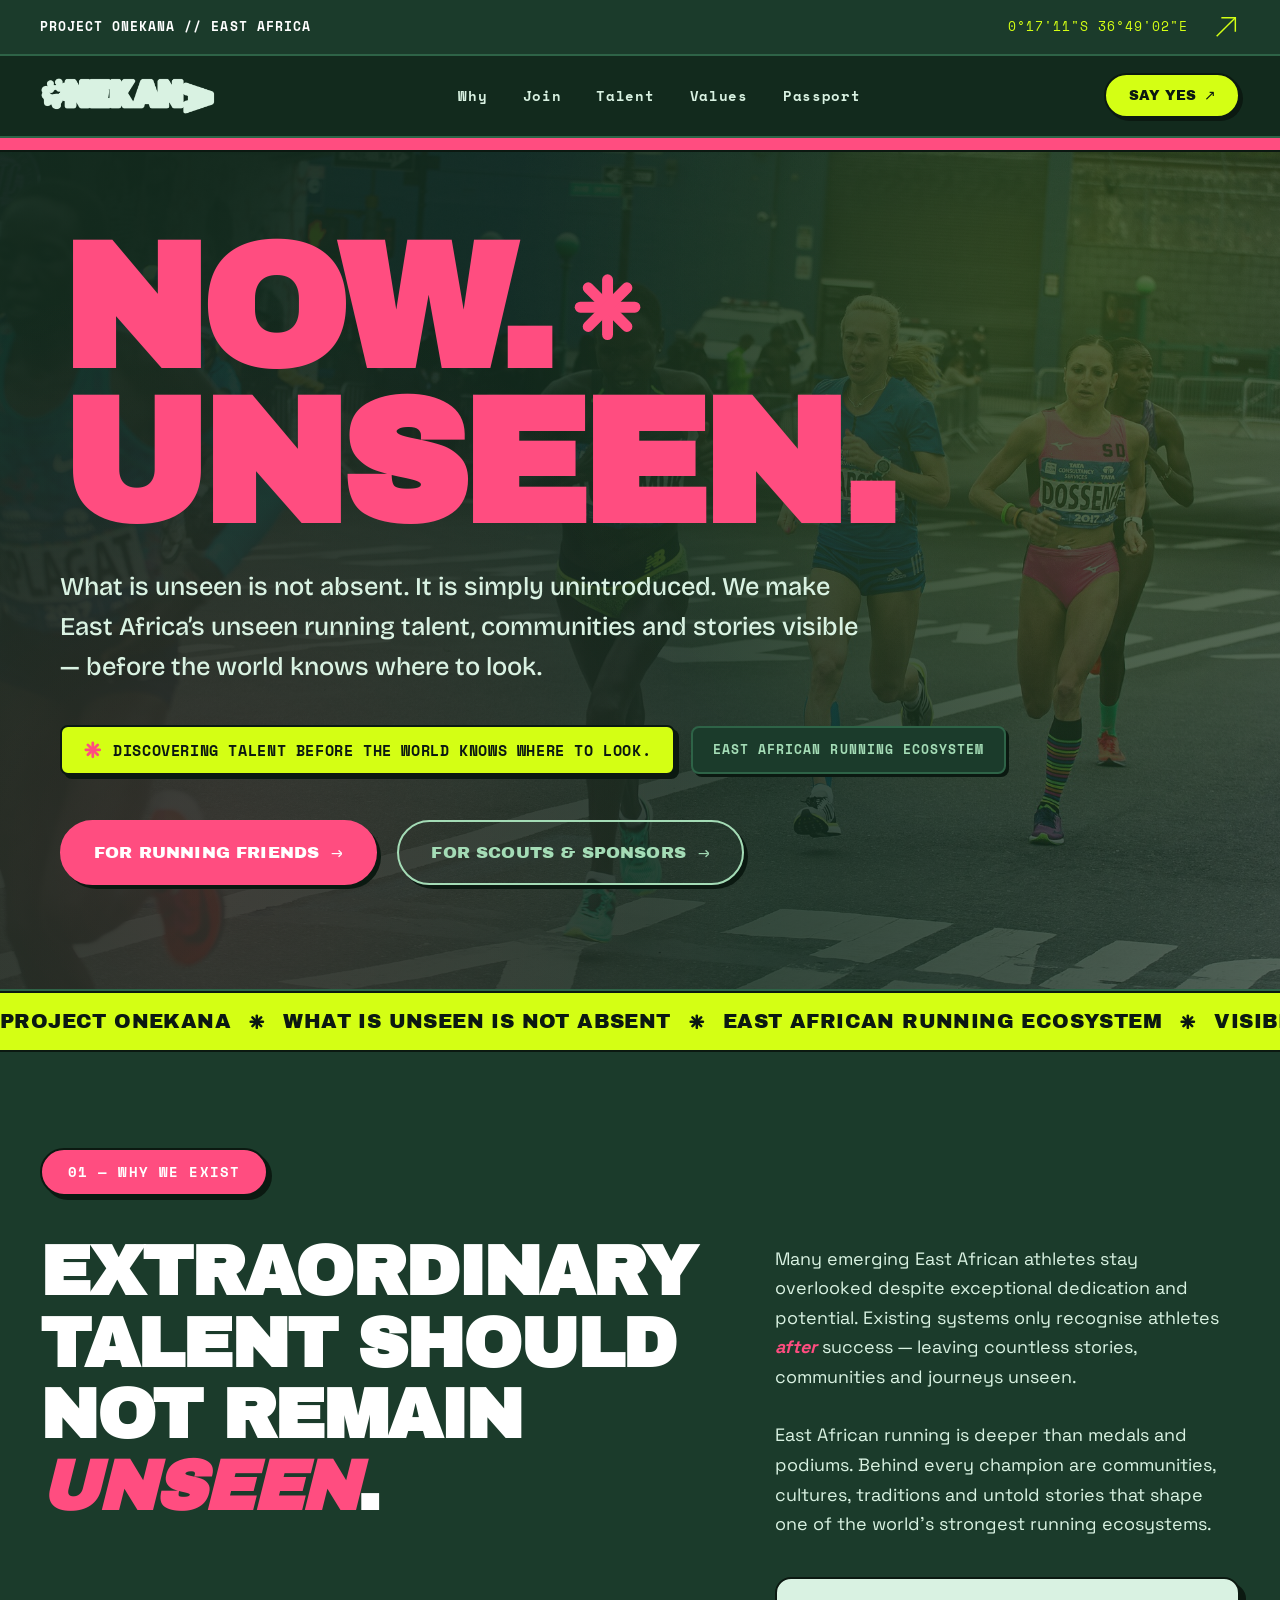
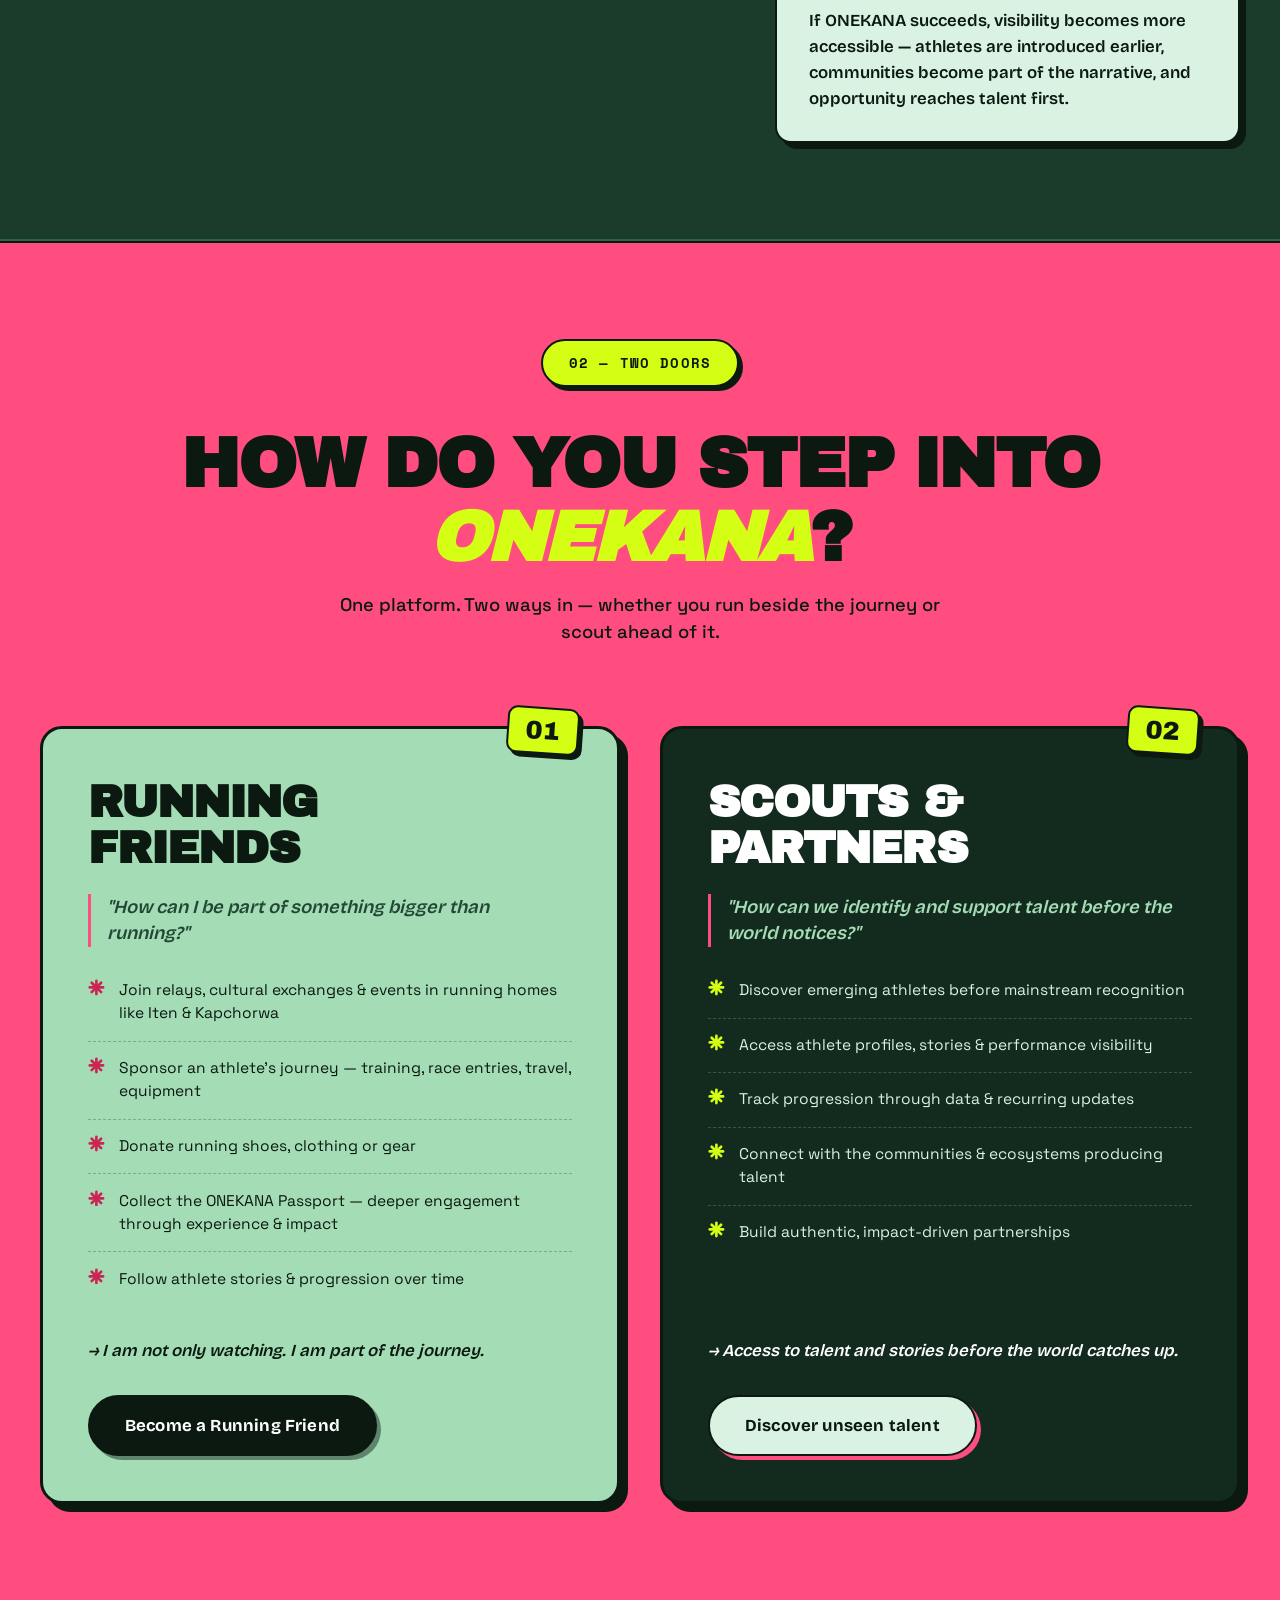
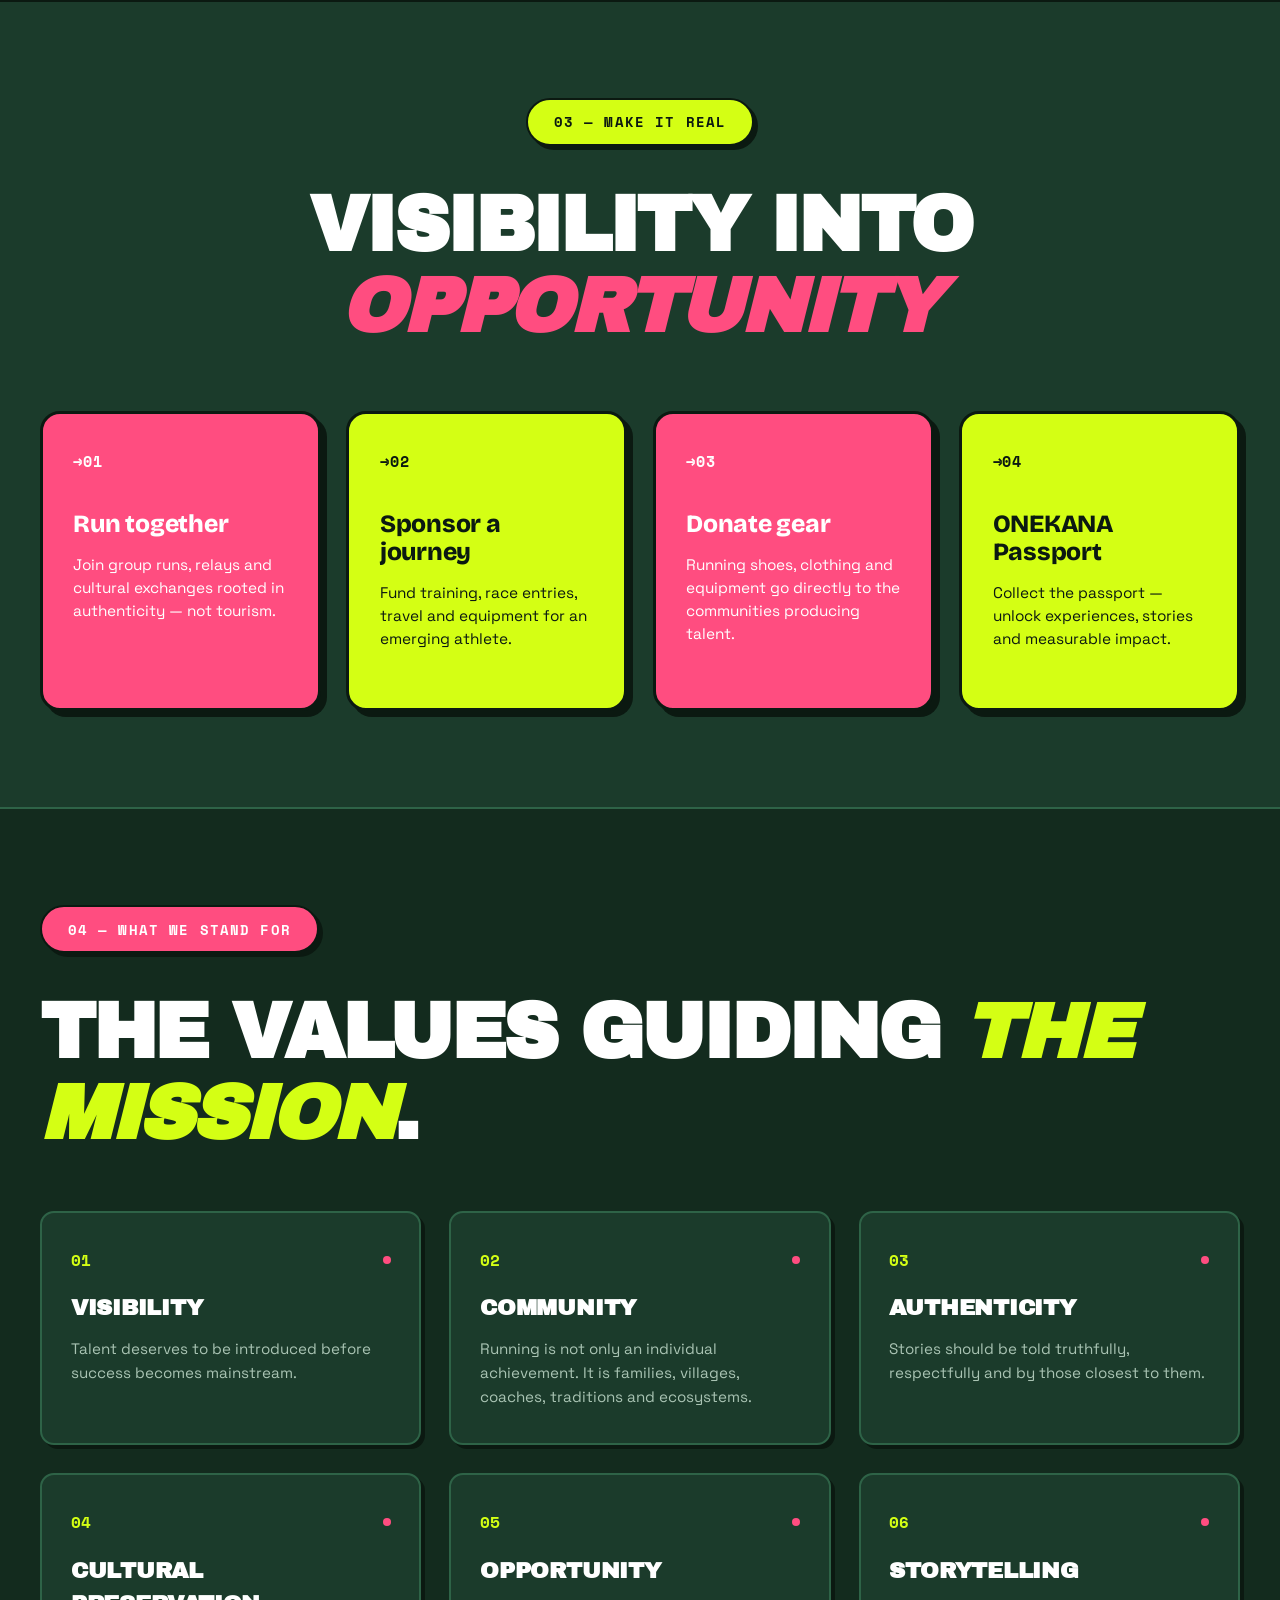
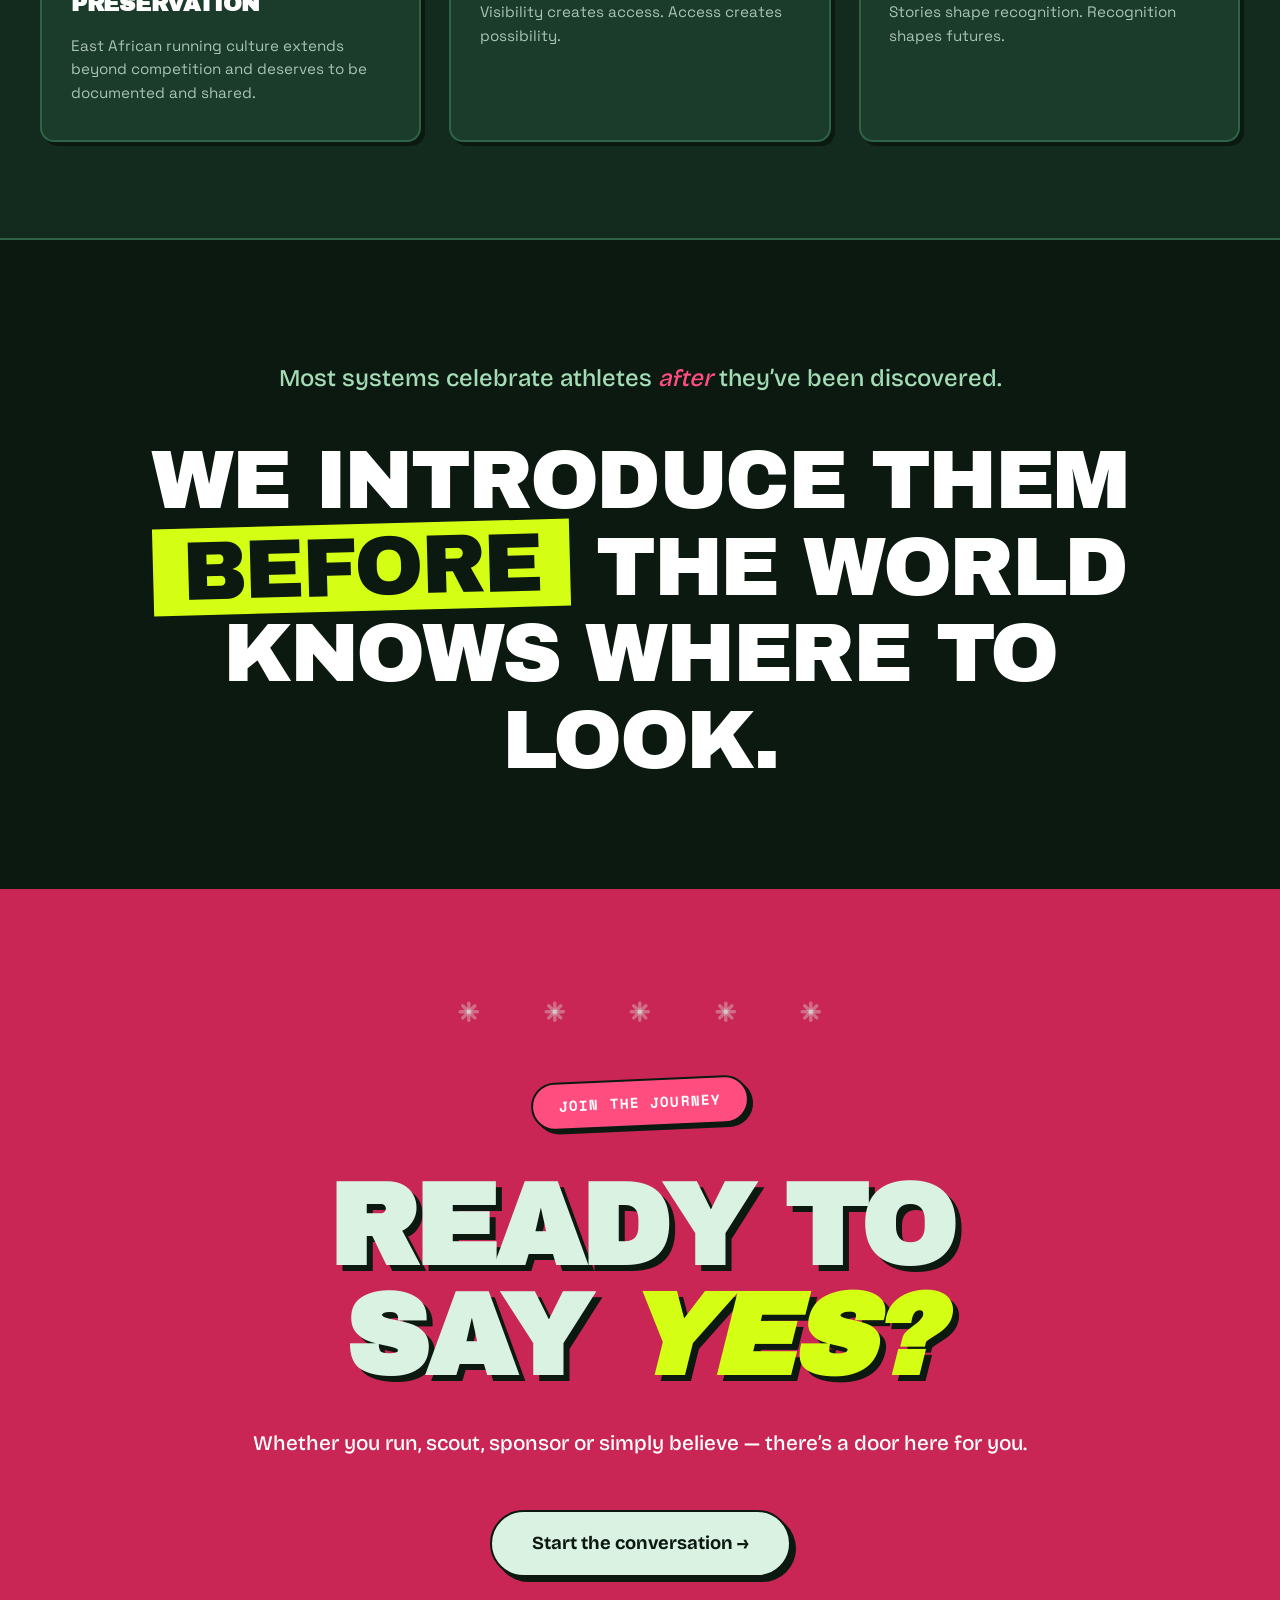
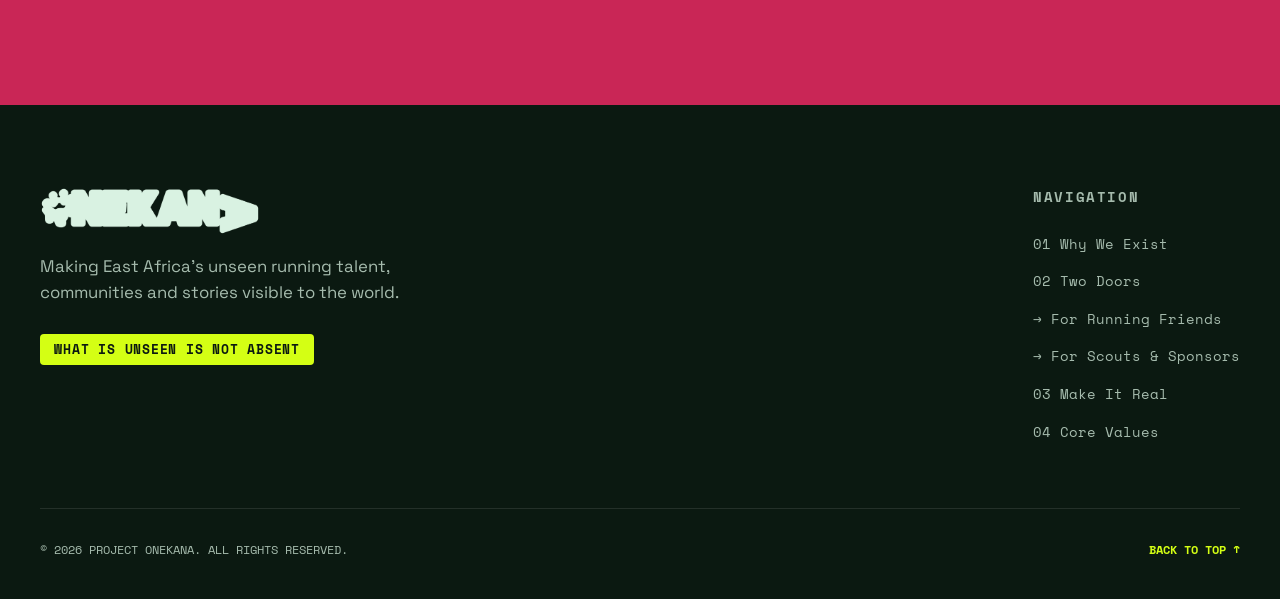
==== commit 6d541c27: "j" ====
--- a/index.html
+++ b/index.html
@@ -50,6 +50,8 @@
 
     <!-- ============ HERO POSTER ============ -->
     <header class="hero" id="top">
+        <div class="aud-hero-bg" style="background-image: url('images/runners-group.jpg');"></div>
+        <div class="hero-overlay"></div>
         <div class="hero-container">
 
             <!-- Title Lockup (Now Breaks style) -->
--- a/css/styles.css
+++ b/css/styles.css
@@ -340,10 +340,24 @@
 .hero {
     padding: 5rem 2.5rem 6.5rem;
     position: relative;
+    overflow: hidden;
     border-bottom: 2px solid var(--pine-border);
-    background: radial-gradient(circle at 85% 15%, rgba(212, 255, 20, 0.08) 0%, transparent 45%),
-                radial-gradient(circle at 15% 85%, rgba(255, 77, 128, 0.08) 0%, transparent 45%),
-                var(--pine-deep);
+    background-color: var(--pine-deep);
+}
+
+/* Dark-green overlay + accent glows sitting above the photo, below the text */
+.hero-overlay {
+    position: absolute;
+    inset: 0;
+    z-index: 1;
+    background: radial-gradient(circle at 85% 15%, rgba(212, 255, 20, 0.12) 0%, transparent 45%),
+                radial-gradient(circle at 15% 85%, rgba(255, 77, 128, 0.12) 0%, transparent 45%),
+                linear-gradient(100deg, rgba(19, 43, 30, 0.95) 0%, rgba(19, 43, 30, 0.88) 55%, rgba(19, 43, 30, 0.72) 100%);
+}
+
+.hero .hero-container {
+    position: relative;
+    z-index: 2;
 }
 
 .hero-container {
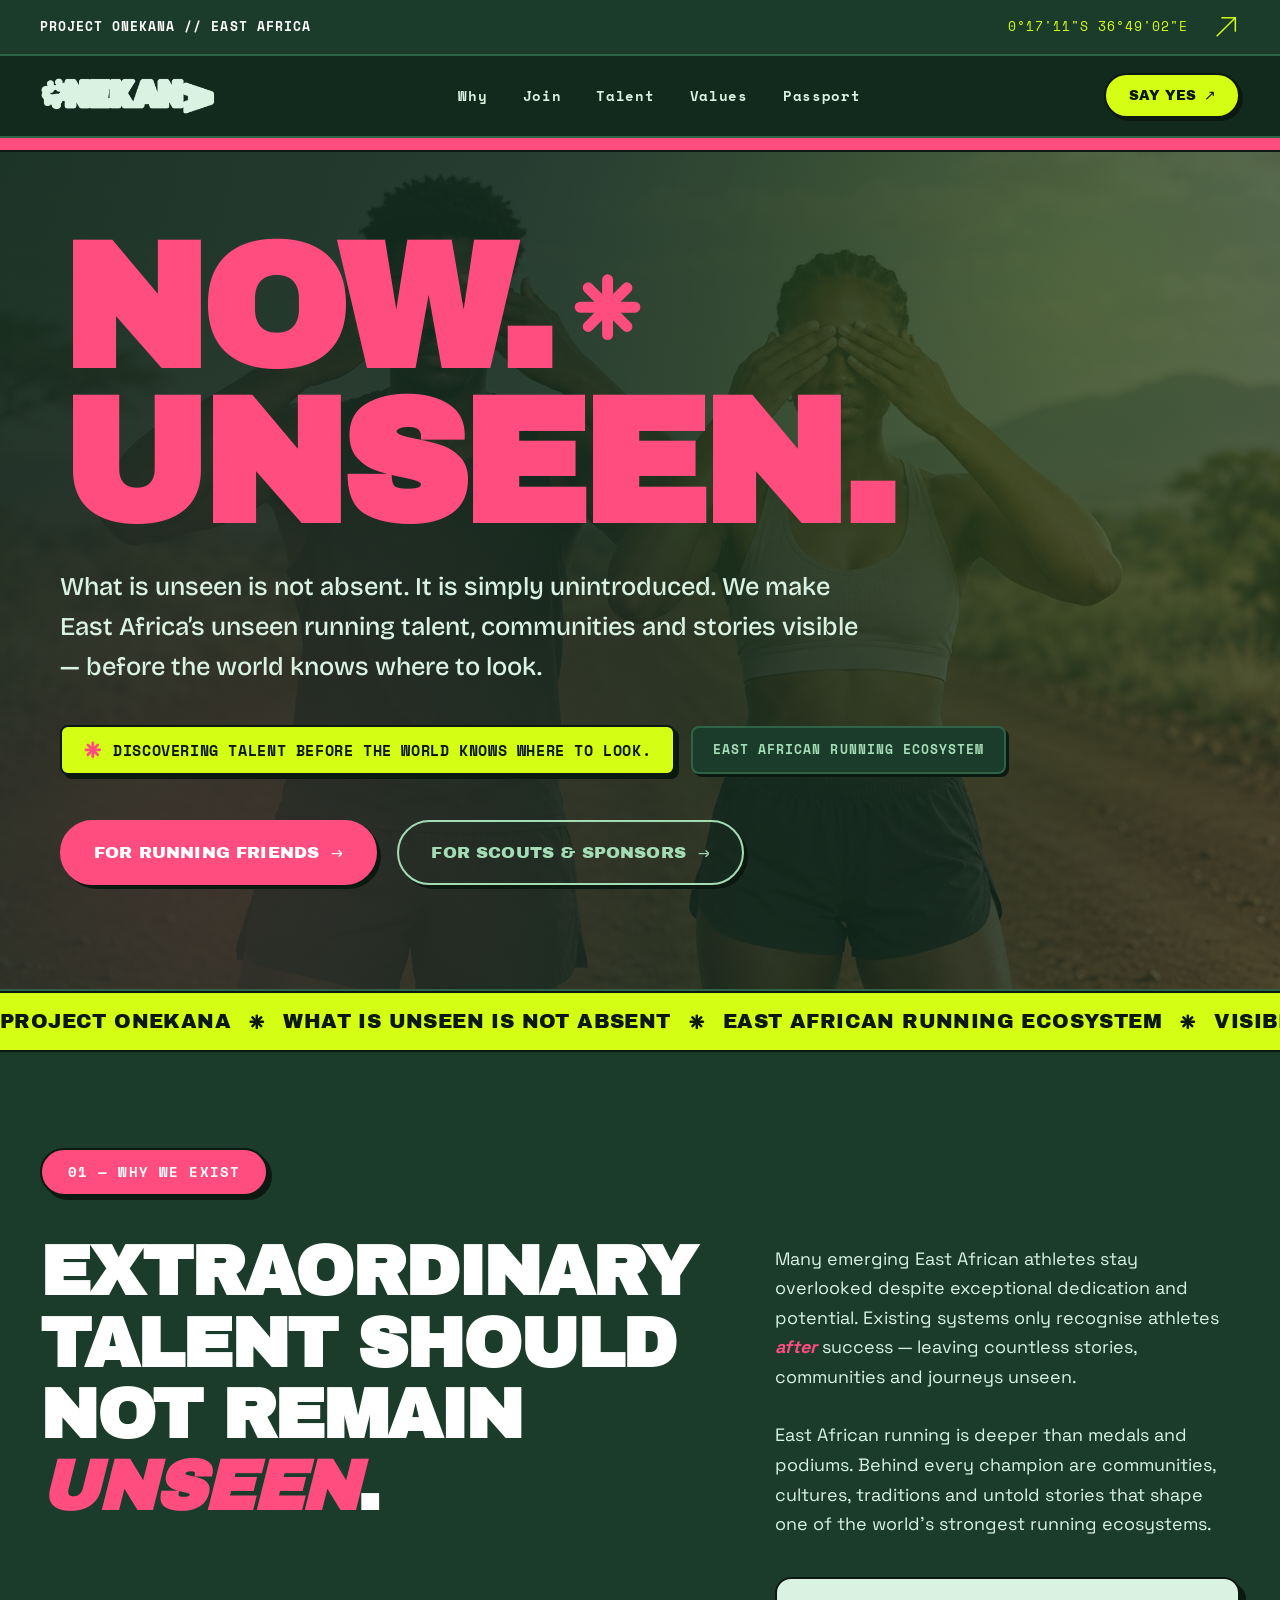
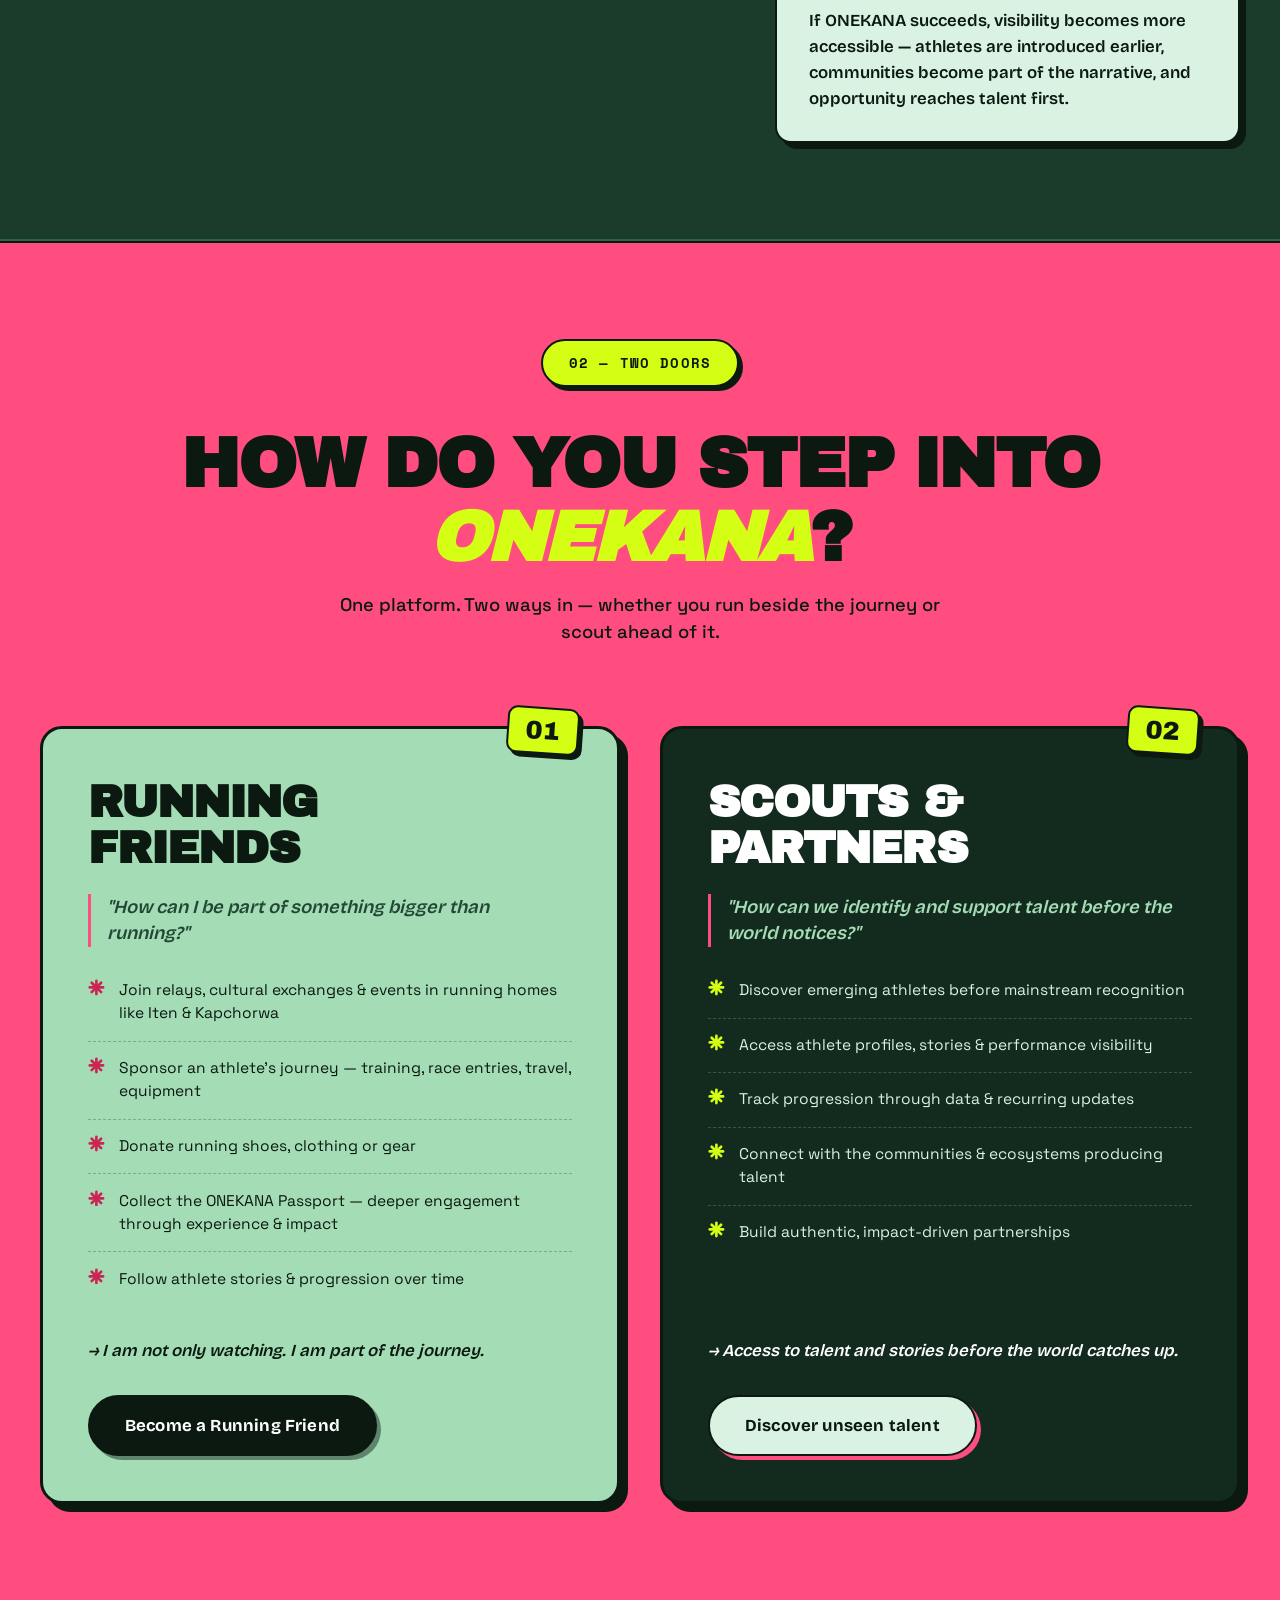
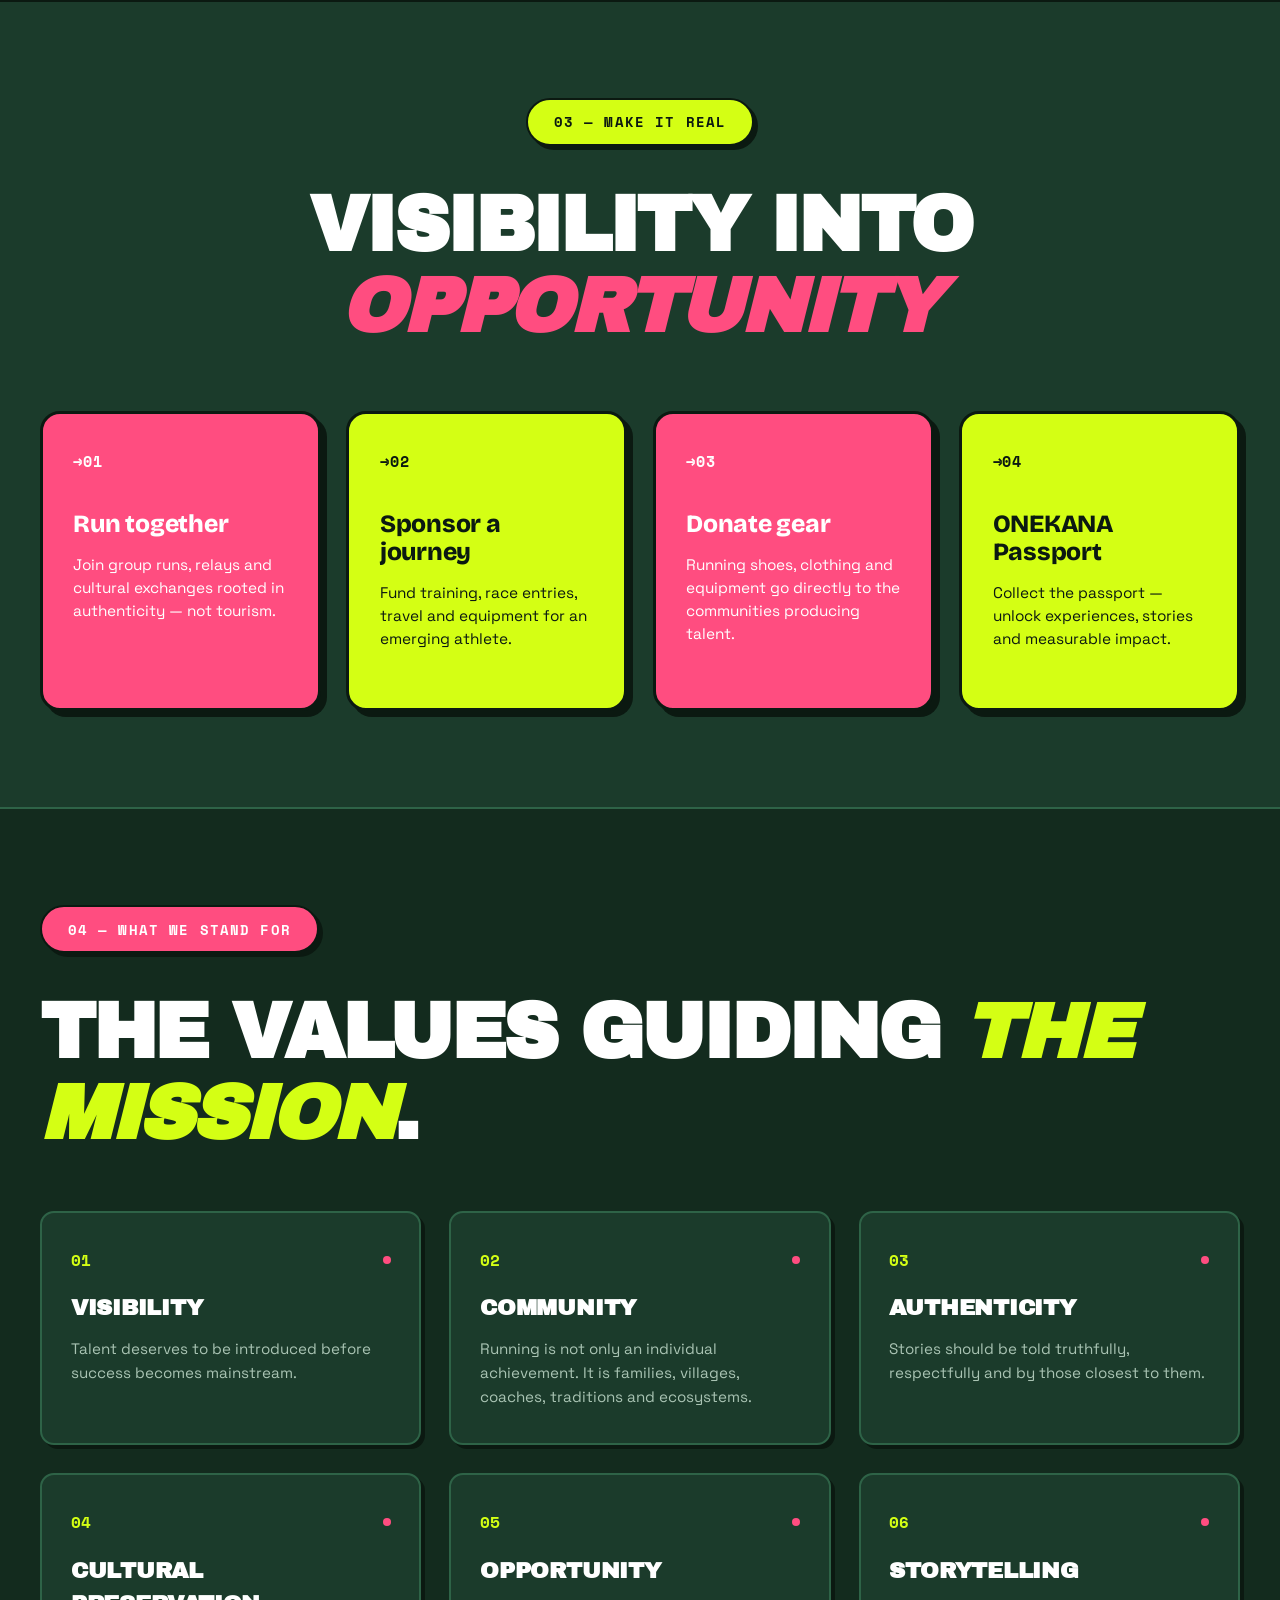
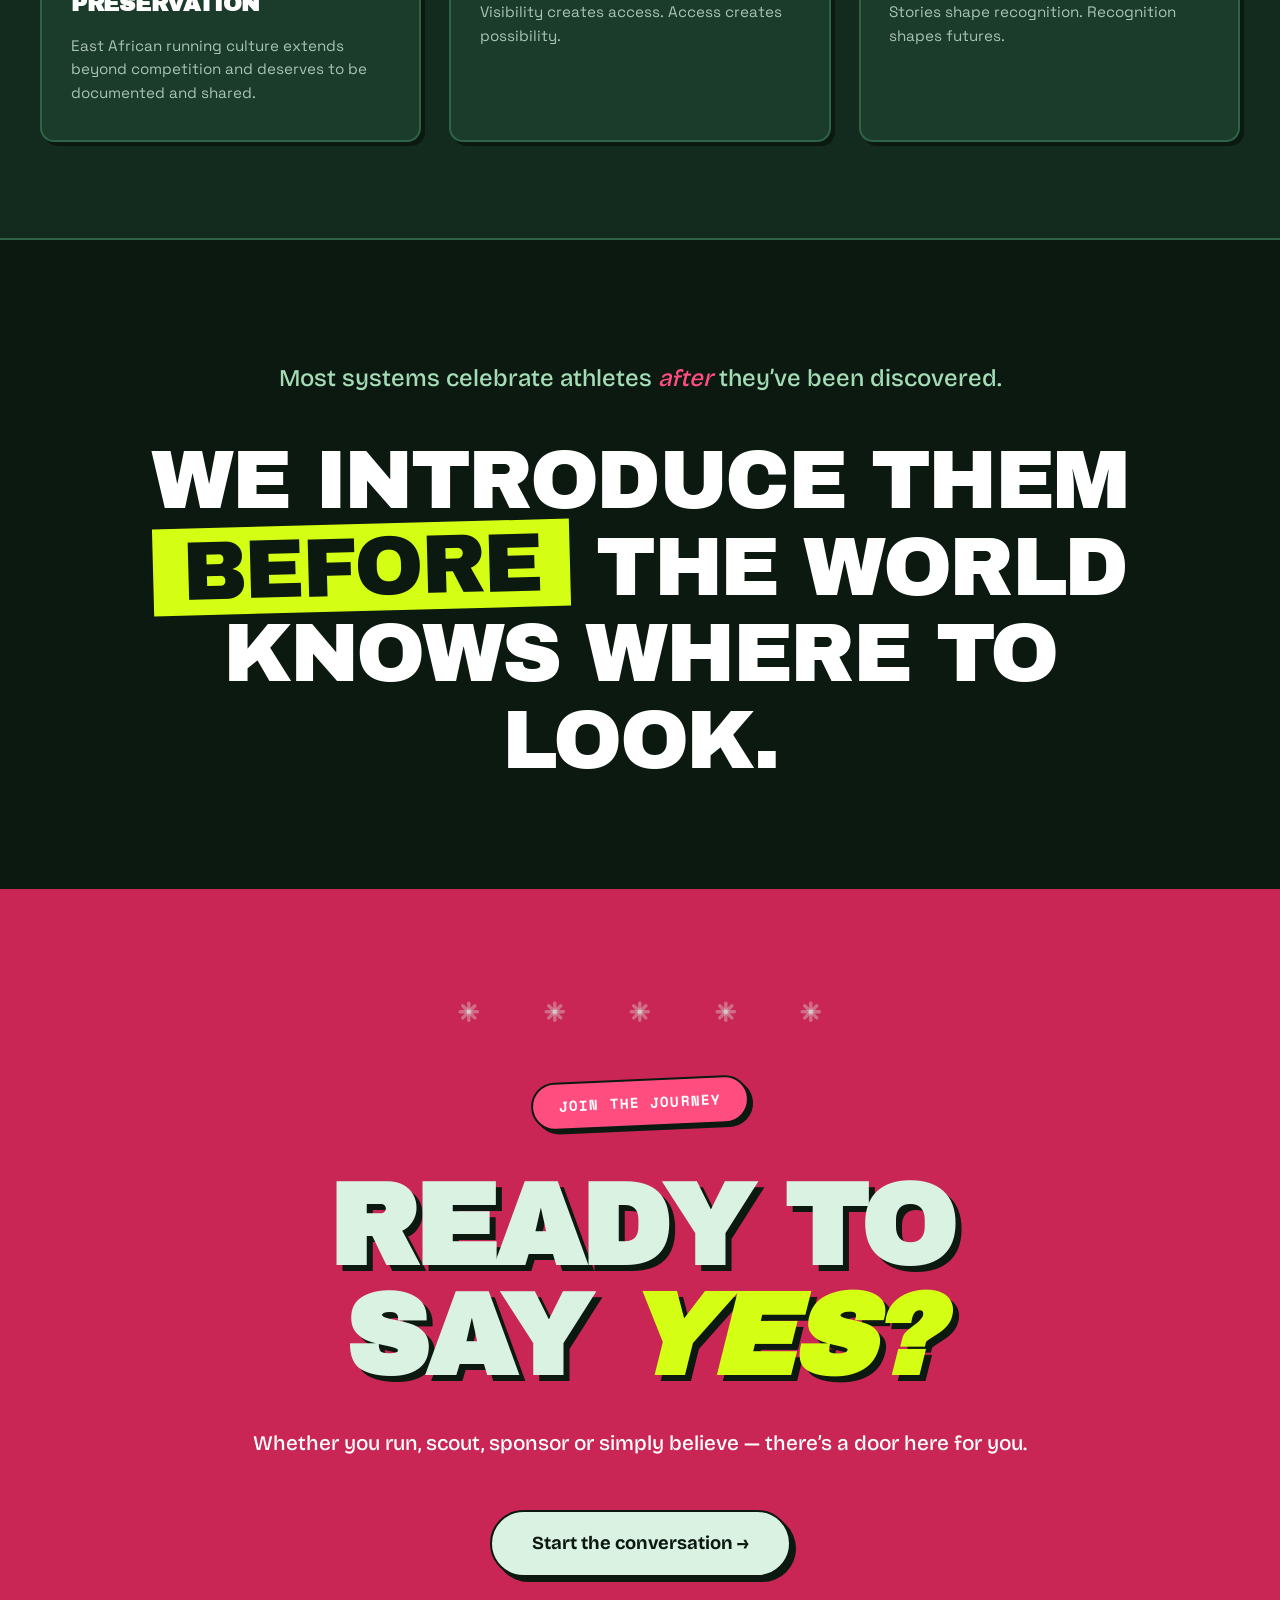
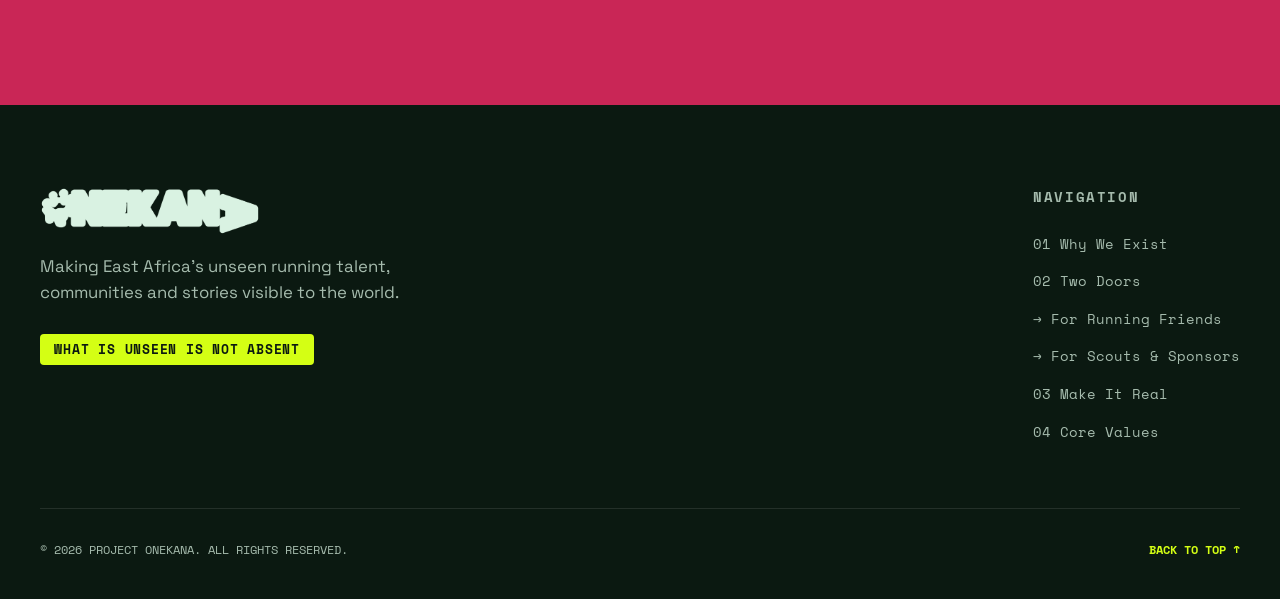
==== commit eb35db05: "2.4" ====
--- a/index.html
+++ b/index.html
@@ -8,7 +8,7 @@
     <link rel="preconnect" href="https://fonts.gstatic.com" crossorigin>
     <link href="https://fonts.googleapis.com/css2?family=Archivo+Black&family=Bricolage+Grotesque:opsz,wght@12..96,400..800&family=Space+Grotesk:wght@400;500;600;700&family=Space+Mono:ital,wght@0,400;0,700;1,400&display=swap" rel="stylesheet">
     <link rel="icon" type="image/png" href="images/onekana-logo.png">
-    <link rel="stylesheet" href="css/styles.css">
+    <link rel="stylesheet" href="css/styles.css?v=6">
 </head>
 <body class="poster-canvas">
 
@@ -50,7 +50,7 @@
 
     <!-- ============ HERO POSTER ============ -->
     <header class="hero" id="top">
-        <div class="aud-hero-bg" style="background-image: url('images/runners-group.jpg');"></div>
+        <div class="aud-hero-bg" style="background-image: url('images/hero-unseen.jpg');"></div>
         <div class="hero-overlay"></div>
         <div class="hero-container">
 
@@ -59,7 +59,7 @@
                 <div class="hero-title-row">
                     <h1 class="hero-title-main">NOW.</h1>
                     <span class="hero-title-deco" aria-hidden="true">
-                        <svg class="star-icon star-hero" viewBox="0 0 24 24" aria-hidden="true"><line x1="12" y1="2.5" x2="12" y2="21.5"></line><line x1="2.5" y1="12" x2="21.5" y2="12"></line><line x1="5.28" y1="5.28" x2="18.72" y2="18.72"></line><line x1="5.28" y1="18.72" x2="18.72" y2="5.28"></line></svg>
+                        <svg class="star-icon star-hero" width="24" height="24" viewBox="0 0 24 24" aria-hidden="true"><line x1="12" y1="2.5" x2="12" y2="21.5"></line><line x1="2.5" y1="12" x2="21.5" y2="12"></line><line x1="5.28" y1="5.28" x2="18.72" y2="18.72"></line><line x1="5.28" y1="18.72" x2="18.72" y2="5.28"></line></svg>
                     </span>
                 </div>
                 <h1 class="hero-title-sub">UNSEEN.</h1>
@@ -74,7 +74,7 @@
             <div class="hero-discovery-bar">
                 <div class="block-yellow-discovery">
                     <span class="discovery-star" aria-hidden="true">
-                        <svg class="star-icon" viewBox="0 0 24 24" aria-hidden="true"><line x1="12" y1="2.5" x2="12" y2="21.5"></line><line x1="2.5" y1="12" x2="21.5" y2="12"></line><line x1="5.28" y1="5.28" x2="18.72" y2="18.72"></line><line x1="5.28" y1="18.72" x2="18.72" y2="5.28"></line></svg>
+                        <svg class="star-icon" width="24" height="24" viewBox="0 0 24 24" aria-hidden="true"><line x1="12" y1="2.5" x2="12" y2="21.5"></line><line x1="2.5" y1="12" x2="21.5" y2="12"></line><line x1="5.28" y1="5.28" x2="18.72" y2="18.72"></line><line x1="5.28" y1="18.72" x2="18.72" y2="5.28"></line></svg>
                     </span>
                     <span class="discovery-text">DISCOVERING TALENT BEFORE THE WORLD KNOWS WHERE TO LOOK.</span>
                 </div>
@@ -101,8 +101,8 @@
     <!-- ============ MARQUEE STRIP ============ -->
     <div class="marquee" aria-hidden="true">
         <div class="marquee-track">
-            <span>PROJECT ONEKANA <svg class="star-icon star-marquee" viewBox="0 0 24 24"><line x1="12" y1="2.5" x2="12" y2="21.5"></line><line x1="2.5" y1="12" x2="21.5" y2="12"></line><line x1="5.28" y1="5.28" x2="18.72" y2="18.72"></line><line x1="5.28" y1="18.72" x2="18.72" y2="5.28"></line></svg> WHAT IS UNSEEN IS NOT ABSENT <svg class="star-icon star-marquee" viewBox="0 0 24 24"><line x1="12" y1="2.5" x2="12" y2="21.5"></line><line x1="2.5" y1="12" x2="21.5" y2="12"></line><line x1="5.28" y1="5.28" x2="18.72" y2="18.72"></line><line x1="5.28" y1="18.72" x2="18.72" y2="5.28"></line></svg> EAST AFRICAN RUNNING ECOSYSTEM <svg class="star-icon star-marquee" viewBox="0 0 24 24"><line x1="12" y1="2.5" x2="12" y2="21.5"></line><line x1="2.5" y1="12" x2="21.5" y2="12"></line><line x1="5.28" y1="5.28" x2="18.72" y2="18.72"></line><line x1="5.28" y1="18.72" x2="18.72" y2="5.28"></line></svg> VISIBILITY CREATES ACCESS <svg class="star-icon star-marquee" viewBox="0 0 24 24"><line x1="12" y1="2.5" x2="12" y2="21.5"></line><line x1="2.5" y1="12" x2="21.5" y2="12"></line><line x1="5.28" y1="5.28" x2="18.72" y2="18.72"></line><line x1="5.28" y1="18.72" x2="18.72" y2="5.28"></line></svg> STORIES SHAPE FUTURES <svg class="star-icon star-marquee" viewBox="0 0 24 24"><line x1="12" y1="2.5" x2="12" y2="21.5"></line><line x1="2.5" y1="12" x2="21.5" y2="12"></line><line x1="5.28" y1="5.28" x2="18.72" y2="18.72"></line><line x1="5.28" y1="18.72" x2="18.72" y2="5.28"></line></svg> </span>
-            <span>PROJECT ONEKANA <svg class="star-icon star-marquee" viewBox="0 0 24 24"><line x1="12" y1="2.5" x2="12" y2="21.5"></line><line x1="2.5" y1="12" x2="21.5" y2="12"></line><line x1="5.28" y1="5.28" x2="18.72" y2="18.72"></line><line x1="5.28" y1="18.72" x2="18.72" y2="5.28"></line></svg> WHAT IS UNSEEN IS NOT ABSENT <svg class="star-icon star-marquee" viewBox="0 0 24 24"><line x1="12" y1="2.5" x2="12" y2="21.5"></line><line x1="2.5" y1="12" x2="21.5" y2="12"></line><line x1="5.28" y1="5.28" x2="18.72" y2="18.72"></line><line x1="5.28" y1="18.72" x2="18.72" y2="5.28"></line></svg> EAST AFRICAN RUNNING ECOSYSTEM <svg class="star-icon star-marquee" viewBox="0 0 24 24"><line x1="12" y1="2.5" x2="12" y2="21.5"></line><line x1="2.5" y1="12" x2="21.5" y2="12"></line><line x1="5.28" y1="5.28" x2="18.72" y2="18.72"></line><line x1="5.28" y1="18.72" x2="18.72" y2="5.28"></line></svg> VISIBILITY CREATES ACCESS <svg class="star-icon star-marquee" viewBox="0 0 24 24"><line x1="12" y1="2.5" x2="12" y2="21.5"></line><line x1="2.5" y1="12" x2="21.5" y2="12"></line><line x1="5.28" y1="5.28" x2="18.72" y2="18.72"></line><line x1="5.28" y1="18.72" x2="18.72" y2="5.28"></line></svg> STORIES SHAPE FUTURES <svg class="star-icon star-marquee" viewBox="0 0 24 24"><line x1="12" y1="2.5" x2="12" y2="21.5"></line><line x1="2.5" y1="12" x2="21.5" y2="12"></line><line x1="5.28" y1="5.28" x2="18.72" y2="18.72"></line><line x1="5.28" y1="18.72" x2="18.72" y2="5.28"></line></svg> </span>
+            <span>PROJECT ONEKANA <svg class="star-icon star-marquee" width="24" height="24" viewBox="0 0 24 24"><line x1="12" y1="2.5" x2="12" y2="21.5"></line><line x1="2.5" y1="12" x2="21.5" y2="12"></line><line x1="5.28" y1="5.28" x2="18.72" y2="18.72"></line><line x1="5.28" y1="18.72" x2="18.72" y2="5.28"></line></svg> WHAT IS UNSEEN IS NOT ABSENT <svg class="star-icon star-marquee" width="24" height="24" viewBox="0 0 24 24"><line x1="12" y1="2.5" x2="12" y2="21.5"></line><line x1="2.5" y1="12" x2="21.5" y2="12"></line><line x1="5.28" y1="5.28" x2="18.72" y2="18.72"></line><line x1="5.28" y1="18.72" x2="18.72" y2="5.28"></line></svg> EAST AFRICAN RUNNING ECOSYSTEM <svg class="star-icon star-marquee" width="24" height="24" viewBox="0 0 24 24"><line x1="12" y1="2.5" x2="12" y2="21.5"></line><line x1="2.5" y1="12" x2="21.5" y2="12"></line><line x1="5.28" y1="5.28" x2="18.72" y2="18.72"></line><line x1="5.28" y1="18.72" x2="18.72" y2="5.28"></line></svg> VISIBILITY CREATES ACCESS <svg class="star-icon star-marquee" width="24" height="24" viewBox="0 0 24 24"><line x1="12" y1="2.5" x2="12" y2="21.5"></line><line x1="2.5" y1="12" x2="21.5" y2="12"></line><line x1="5.28" y1="5.28" x2="18.72" y2="18.72"></line><line x1="5.28" y1="18.72" x2="18.72" y2="5.28"></line></svg> STORIES SHAPE FUTURES <svg class="star-icon star-marquee" width="24" height="24" viewBox="0 0 24 24"><line x1="12" y1="2.5" x2="12" y2="21.5"></line><line x1="2.5" y1="12" x2="21.5" y2="12"></line><line x1="5.28" y1="5.28" x2="18.72" y2="18.72"></line><line x1="5.28" y1="18.72" x2="18.72" y2="5.28"></line></svg> </span>
+            <span>PROJECT ONEKANA <svg class="star-icon star-marquee" width="24" height="24" viewBox="0 0 24 24"><line x1="12" y1="2.5" x2="12" y2="21.5"></line><line x1="2.5" y1="12" x2="21.5" y2="12"></line><line x1="5.28" y1="5.28" x2="18.72" y2="18.72"></line><line x1="5.28" y1="18.72" x2="18.72" y2="5.28"></line></svg> WHAT IS UNSEEN IS NOT ABSENT <svg class="star-icon star-marquee" width="24" height="24" viewBox="0 0 24 24"><line x1="12" y1="2.5" x2="12" y2="21.5"></line><line x1="2.5" y1="12" x2="21.5" y2="12"></line><line x1="5.28" y1="5.28" x2="18.72" y2="18.72"></line><line x1="5.28" y1="18.72" x2="18.72" y2="5.28"></line></svg> EAST AFRICAN RUNNING ECOSYSTEM <svg class="star-icon star-marquee" width="24" height="24" viewBox="0 0 24 24"><line x1="12" y1="2.5" x2="12" y2="21.5"></line><line x1="2.5" y1="12" x2="21.5" y2="12"></line><line x1="5.28" y1="5.28" x2="18.72" y2="18.72"></line><line x1="5.28" y1="18.72" x2="18.72" y2="5.28"></line></svg> VISIBILITY CREATES ACCESS <svg class="star-icon star-marquee" width="24" height="24" viewBox="0 0 24 24"><line x1="12" y1="2.5" x2="12" y2="21.5"></line><line x1="2.5" y1="12" x2="21.5" y2="12"></line><line x1="5.28" y1="5.28" x2="18.72" y2="18.72"></line><line x1="5.28" y1="18.72" x2="18.72" y2="5.28"></line></svg> STORIES SHAPE FUTURES <svg class="star-icon star-marquee" width="24" height="24" viewBox="0 0 24 24"><line x1="12" y1="2.5" x2="12" y2="21.5"></line><line x1="2.5" y1="12" x2="21.5" y2="12"></line><line x1="5.28" y1="5.28" x2="18.72" y2="18.72"></line><line x1="5.28" y1="18.72" x2="18.72" y2="5.28"></line></svg> </span>
         </div>
     </div>
 
@@ -160,23 +160,23 @@
 
                     <ul class="door-checklist">
                         <li class="check-item">
-                            <span class="check-icon" aria-hidden="true"><svg class="star-icon" viewBox="0 0 24 24"><line x1="12" y1="2.5" x2="12" y2="21.5"></line><line x1="2.5" y1="12" x2="21.5" y2="12"></line><line x1="5.28" y1="5.28" x2="18.72" y2="18.72"></line><line x1="5.28" y1="18.72" x2="18.72" y2="5.28"></line></svg></span>
+                            <span class="check-icon" aria-hidden="true"><svg class="star-icon" width="24" height="24" viewBox="0 0 24 24"><line x1="12" y1="2.5" x2="12" y2="21.5"></line><line x1="2.5" y1="12" x2="21.5" y2="12"></line><line x1="5.28" y1="5.28" x2="18.72" y2="18.72"></line><line x1="5.28" y1="18.72" x2="18.72" y2="5.28"></line></svg></span>
                             <span>Join relays, cultural exchanges &amp; events in running homes like Iten &amp; Kapchorwa</span>
                         </li>
                         <li class="check-item">
-                            <span class="check-icon" aria-hidden="true"><svg class="star-icon" viewBox="0 0 24 24"><line x1="12" y1="2.5" x2="12" y2="21.5"></line><line x1="2.5" y1="12" x2="21.5" y2="12"></line><line x1="5.28" y1="5.28" x2="18.72" y2="18.72"></line><line x1="5.28" y1="18.72" x2="18.72" y2="5.28"></line></svg></span>
+                            <span class="check-icon" aria-hidden="true"><svg class="star-icon" width="24" height="24" viewBox="0 0 24 24"><line x1="12" y1="2.5" x2="12" y2="21.5"></line><line x1="2.5" y1="12" x2="21.5" y2="12"></line><line x1="5.28" y1="5.28" x2="18.72" y2="18.72"></line><line x1="5.28" y1="18.72" x2="18.72" y2="5.28"></line></svg></span>
                             <span>Sponsor an athlete’s journey — training, race entries, travel, equipment</span>
                         </li>
                         <li class="check-item">
-                            <span class="check-icon" aria-hidden="true"><svg class="star-icon" viewBox="0 0 24 24"><line x1="12" y1="2.5" x2="12" y2="21.5"></line><line x1="2.5" y1="12" x2="21.5" y2="12"></line><line x1="5.28" y1="5.28" x2="18.72" y2="18.72"></line><line x1="5.28" y1="18.72" x2="18.72" y2="5.28"></line></svg></span>
+                            <span class="check-icon" aria-hidden="true"><svg class="star-icon" width="24" height="24" viewBox="0 0 24 24"><line x1="12" y1="2.5" x2="12" y2="21.5"></line><line x1="2.5" y1="12" x2="21.5" y2="12"></line><line x1="5.28" y1="5.28" x2="18.72" y2="18.72"></line><line x1="5.28" y1="18.72" x2="18.72" y2="5.28"></line></svg></span>
                             <span>Donate running shoes, clothing or gear</span>
                         </li>
                         <li class="check-item">
-                            <span class="check-icon" aria-hidden="true"><svg class="star-icon" viewBox="0 0 24 24"><line x1="12" y1="2.5" x2="12" y2="21.5"></line><line x1="2.5" y1="12" x2="21.5" y2="12"></line><line x1="5.28" y1="5.28" x2="18.72" y2="18.72"></line><line x1="5.28" y1="18.72" x2="18.72" y2="5.28"></line></svg></span>
+                            <span class="check-icon" aria-hidden="true"><svg class="star-icon" width="24" height="24" viewBox="0 0 24 24"><line x1="12" y1="2.5" x2="12" y2="21.5"></line><line x1="2.5" y1="12" x2="21.5" y2="12"></line><line x1="5.28" y1="5.28" x2="18.72" y2="18.72"></line><line x1="5.28" y1="18.72" x2="18.72" y2="5.28"></line></svg></span>
                             <span>Collect the ONEKANA Passport — deeper engagement through experience &amp; impact</span>
                         </li>
                         <li class="check-item">
-                            <span class="check-icon" aria-hidden="true"><svg class="star-icon" viewBox="0 0 24 24"><line x1="12" y1="2.5" x2="12" y2="21.5"></line><line x1="2.5" y1="12" x2="21.5" y2="12"></line><line x1="5.28" y1="5.28" x2="18.72" y2="18.72"></line><line x1="5.28" y1="18.72" x2="18.72" y2="5.28"></line></svg></span>
+                            <span class="check-icon" aria-hidden="true"><svg class="star-icon" width="24" height="24" viewBox="0 0 24 24"><line x1="12" y1="2.5" x2="12" y2="21.5"></line><line x1="2.5" y1="12" x2="21.5" y2="12"></line><line x1="5.28" y1="5.28" x2="18.72" y2="18.72"></line><line x1="5.28" y1="18.72" x2="18.72" y2="5.28"></line></svg></span>
                             <span>Follow athlete stories &amp; progression over time</span>
                         </li>
                     </ul>
@@ -194,23 +194,23 @@
 
                     <ul class="door-checklist">
                         <li class="check-item">
-                            <span class="check-icon" aria-hidden="true"><svg class="star-icon" viewBox="0 0 24 24"><line x1="12" y1="2.5" x2="12" y2="21.5"></line><line x1="2.5" y1="12" x2="21.5" y2="12"></line><line x1="5.28" y1="5.28" x2="18.72" y2="18.72"></line><line x1="5.28" y1="18.72" x2="18.72" y2="5.28"></line></svg></span>
+                            <span class="check-icon" aria-hidden="true"><svg class="star-icon" width="24" height="24" viewBox="0 0 24 24"><line x1="12" y1="2.5" x2="12" y2="21.5"></line><line x1="2.5" y1="12" x2="21.5" y2="12"></line><line x1="5.28" y1="5.28" x2="18.72" y2="18.72"></line><line x1="5.28" y1="18.72" x2="18.72" y2="5.28"></line></svg></span>
                             <span>Discover emerging athletes before mainstream recognition</span>
                         </li>
                         <li class="check-item">
-                            <span class="check-icon" aria-hidden="true"><svg class="star-icon" viewBox="0 0 24 24"><line x1="12" y1="2.5" x2="12" y2="21.5"></line><line x1="2.5" y1="12" x2="21.5" y2="12"></line><line x1="5.28" y1="5.28" x2="18.72" y2="18.72"></line><line x1="5.28" y1="18.72" x2="18.72" y2="5.28"></line></svg></span>
+                            <span class="check-icon" aria-hidden="true"><svg class="star-icon" width="24" height="24" viewBox="0 0 24 24"><line x1="12" y1="2.5" x2="12" y2="21.5"></line><line x1="2.5" y1="12" x2="21.5" y2="12"></line><line x1="5.28" y1="5.28" x2="18.72" y2="18.72"></line><line x1="5.28" y1="18.72" x2="18.72" y2="5.28"></line></svg></span>
                             <span>Access athlete profiles, stories &amp; performance visibility</span>
                         </li>
                         <li class="check-item">
-                            <span class="check-icon" aria-hidden="true"><svg class="star-icon" viewBox="0 0 24 24"><line x1="12" y1="2.5" x2="12" y2="21.5"></line><line x1="2.5" y1="12" x2="21.5" y2="12"></line><line x1="5.28" y1="5.28" x2="18.72" y2="18.72"></line><line x1="5.28" y1="18.72" x2="18.72" y2="5.28"></line></svg></span>
+                            <span class="check-icon" aria-hidden="true"><svg class="star-icon" width="24" height="24" viewBox="0 0 24 24"><line x1="12" y1="2.5" x2="12" y2="21.5"></line><line x1="2.5" y1="12" x2="21.5" y2="12"></line><line x1="5.28" y1="5.28" x2="18.72" y2="18.72"></line><line x1="5.28" y1="18.72" x2="18.72" y2="5.28"></line></svg></span>
                             <span>Track progression through data &amp; recurring updates</span>
                         </li>
                         <li class="check-item">
-                            <span class="check-icon" aria-hidden="true"><svg class="star-icon" viewBox="0 0 24 24"><line x1="12" y1="2.5" x2="12" y2="21.5"></line><line x1="2.5" y1="12" x2="21.5" y2="12"></line><line x1="5.28" y1="5.28" x2="18.72" y2="18.72"></line><line x1="5.28" y1="18.72" x2="18.72" y2="5.28"></line></svg></span>
+                            <span class="check-icon" aria-hidden="true"><svg class="star-icon" width="24" height="24" viewBox="0 0 24 24"><line x1="12" y1="2.5" x2="12" y2="21.5"></line><line x1="2.5" y1="12" x2="21.5" y2="12"></line><line x1="5.28" y1="5.28" x2="18.72" y2="18.72"></line><line x1="5.28" y1="18.72" x2="18.72" y2="5.28"></line></svg></span>
                             <span>Connect with the communities &amp; ecosystems producing talent</span>
                         </li>
                         <li class="check-item">
-                            <span class="check-icon" aria-hidden="true"><svg class="star-icon" viewBox="0 0 24 24"><line x1="12" y1="2.5" x2="12" y2="21.5"></line><line x1="2.5" y1="12" x2="21.5" y2="12"></line><line x1="5.28" y1="5.28" x2="18.72" y2="18.72"></line><line x1="5.28" y1="18.72" x2="18.72" y2="5.28"></line></svg></span>
+                            <span class="check-icon" aria-hidden="true"><svg class="star-icon" width="24" height="24" viewBox="0 0 24 24"><line x1="12" y1="2.5" x2="12" y2="21.5"></line><line x1="2.5" y1="12" x2="21.5" y2="12"></line><line x1="5.28" y1="5.28" x2="18.72" y2="18.72"></line><line x1="5.28" y1="18.72" x2="18.72" y2="5.28"></line></svg></span>
                             <span>Build authentic, impact-driven partnerships</span>
                         </li>
                     </ul>
@@ -350,11 +350,11 @@
     <section class="cta-section" id="cta">
         <div class="cta-band">
             <div class="cta-stars" aria-hidden="true">
-                <svg class="star-icon" viewBox="0 0 24 24"><line x1="12" y1="2.5" x2="12" y2="21.5"></line><line x1="2.5" y1="12" x2="21.5" y2="12"></line><line x1="5.28" y1="5.28" x2="18.72" y2="18.72"></line><line x1="5.28" y1="18.72" x2="18.72" y2="5.28"></line></svg>
-                <svg class="star-icon" viewBox="0 0 24 24"><line x1="12" y1="2.5" x2="12" y2="21.5"></line><line x1="2.5" y1="12" x2="21.5" y2="12"></line><line x1="5.28" y1="5.28" x2="18.72" y2="18.72"></line><line x1="5.28" y1="18.72" x2="18.72" y2="5.28"></line></svg>
-                <svg class="star-icon" viewBox="0 0 24 24"><line x1="12" y1="2.5" x2="12" y2="21.5"></line><line x1="2.5" y1="12" x2="21.5" y2="12"></line><line x1="5.28" y1="5.28" x2="18.72" y2="18.72"></line><line x1="5.28" y1="18.72" x2="18.72" y2="5.28"></line></svg>
-                <svg class="star-icon" viewBox="0 0 24 24"><line x1="12" y1="2.5" x2="12" y2="21.5"></line><line x1="2.5" y1="12" x2="21.5" y2="12"></line><line x1="5.28" y1="5.28" x2="18.72" y2="18.72"></line><line x1="5.28" y1="18.72" x2="18.72" y2="5.28"></line></svg>
-                <svg class="star-icon" viewBox="0 0 24 24"><line x1="12" y1="2.5" x2="12" y2="21.5"></line><line x1="2.5" y1="12" x2="21.5" y2="12"></line><line x1="5.28" y1="5.28" x2="18.72" y2="18.72"></line><line x1="5.28" y1="18.72" x2="18.72" y2="5.28"></line></svg>
+                <svg class="star-icon" width="24" height="24" viewBox="0 0 24 24"><line x1="12" y1="2.5" x2="12" y2="21.5"></line><line x1="2.5" y1="12" x2="21.5" y2="12"></line><line x1="5.28" y1="5.28" x2="18.72" y2="18.72"></line><line x1="5.28" y1="18.72" x2="18.72" y2="5.28"></line></svg>
+                <svg class="star-icon" width="24" height="24" viewBox="0 0 24 24"><line x1="12" y1="2.5" x2="12" y2="21.5"></line><line x1="2.5" y1="12" x2="21.5" y2="12"></line><line x1="5.28" y1="5.28" x2="18.72" y2="18.72"></line><line x1="5.28" y1="18.72" x2="18.72" y2="5.28"></line></svg>
+                <svg class="star-icon" width="24" height="24" viewBox="0 0 24 24"><line x1="12" y1="2.5" x2="12" y2="21.5"></line><line x1="2.5" y1="12" x2="21.5" y2="12"></line><line x1="5.28" y1="5.28" x2="18.72" y2="18.72"></line><line x1="5.28" y1="18.72" x2="18.72" y2="5.28"></line></svg>
+                <svg class="star-icon" width="24" height="24" viewBox="0 0 24 24"><line x1="12" y1="2.5" x2="12" y2="21.5"></line><line x1="2.5" y1="12" x2="21.5" y2="12"></line><line x1="5.28" y1="5.28" x2="18.72" y2="18.72"></line><line x1="5.28" y1="18.72" x2="18.72" y2="5.28"></line></svg>
+                <svg class="star-icon" width="24" height="24" viewBox="0 0 24 24"><line x1="12" y1="2.5" x2="12" y2="21.5"></line><line x1="2.5" y1="12" x2="21.5" y2="12"></line><line x1="5.28" y1="5.28" x2="18.72" y2="18.72"></line><line x1="5.28" y1="18.72" x2="18.72" y2="5.28"></line></svg>
             </div>
 
             <span class="sec-pill pill-pink cta-pill">JOIN THE JOURNEY</span>
@@ -406,6 +406,6 @@
         </div>
     </footer>
 
-    <script src="js/main.js"></script>
+    <script src="js/main.js?v=6"></script>
 </body>
 </html>
--- a/css/styles.css
+++ b/css/styles.css
@@ -341,8 +341,19 @@
     padding: 5rem 2.5rem 6.5rem;
     position: relative;
     overflow: hidden;
+    /* Forces a brand-new, self-contained stacking context for everything
+       inside the hero, so the photo (z-index:0), overlay (z-index:1) and
+       text (z-index:2) below can NEVER be reordered by z-index rules
+       defined elsewhere on the page, however the cascade resolves. */
+    isolation: isolate;
     border-bottom: 2px solid var(--pine-border);
     background-color: var(--pine-deep);
+}
+
+/* Background photo — explicit z-index so paint order never depends on
+   DOM/source order alone. */
+.hero > .aud-hero-bg {
+    z-index: 0;
 }
 
 /* Dark-green overlay + accent glows sitting above the photo, below the text */
@@ -355,12 +366,9 @@
                 linear-gradient(100deg, rgba(19, 43, 30, 0.95) 0%, rgba(19, 43, 30, 0.88) 55%, rgba(19, 43, 30, 0.72) 100%);
 }
 
-.hero .hero-container {
+.hero-container {
     position: relative;
     z-index: 2;
-}
-
-.hero-container {
     max-width: 1160px;
     margin: 0 auto;
 }
@@ -1348,12 +1356,14 @@
 .aud-hero {
     position: relative;
     overflow: hidden;
+    isolation: isolate;
     border-bottom: 2px solid var(--pine-darkest);
 }
 
 .aud-hero-bg {
     position: absolute;
     inset: 0;
+    z-index: 0;
     background-size: cover;
     background-position: center 30%;
     transform: scale(1.02);
@@ -1362,6 +1372,7 @@
 .aud-hero-overlay {
     position: absolute;
     inset: 0;
+    z-index: 1;
     background: linear-gradient(100deg, rgba(19, 43, 30, 0.94) 0%, rgba(19, 43, 30, 0.82) 55%, rgba(19, 43, 30, 0.6) 100%);
 }
 
@@ -1540,10 +1551,57 @@
     border-bottom: 2px solid var(--pine-border);
 }
 
+/* Country filter bar */
+.passport-filter {
+    display: flex;
+    flex-wrap: wrap;
+    gap: 0.9rem;
+    margin-bottom: 2.5rem;
+}
+
+.filter-pill {
+    font-family: var(--font-mono);
+    font-size: 0.85rem;
+    font-weight: 700;
+    letter-spacing: 0.06em;
+    padding: 0.7rem 1.5rem;
+    border-radius: 999px;
+    border: 2px solid var(--pine-border);
+    background-color: var(--pine-surface);
+    color: var(--mint-pale);
+    box-shadow: 3px 3px 0 var(--pine-darkest);
+    transition: transform 0.15s ease, box-shadow 0.15s ease, background-color 0.15s ease, color 0.15s ease, border-color 0.15s ease;
+}
+
+.filter-pill:hover {
+    transform: translate(-2px, -2px);
+    box-shadow: 5px 5px 0 var(--pine-darkest);
+    border-color: var(--lime-acid);
+}
+
+.filter-pill.active {
+    background-color: var(--pink-hot);
+    border-color: var(--pine-darkest);
+    color: var(--white);
+}
+
+.filter-empty {
+    font-family: var(--font-heading);
+    font-size: 1.05rem;
+    color: var(--text-muted);
+    padding: 3rem 0;
+    text-align: center;
+}
+
 .passport-grid {
     display: grid;
     grid-template-columns: repeat(3, 1fr);
     gap: 2.5rem;
+}
+
+/* Cards removed from the active filter are hidden entirely (no layout gap) */
+.passport-card.filtered-out {
+    display: none;
 }
 
 /* Polaroid-style card: thick colored frame, header, photo, footer strip */
